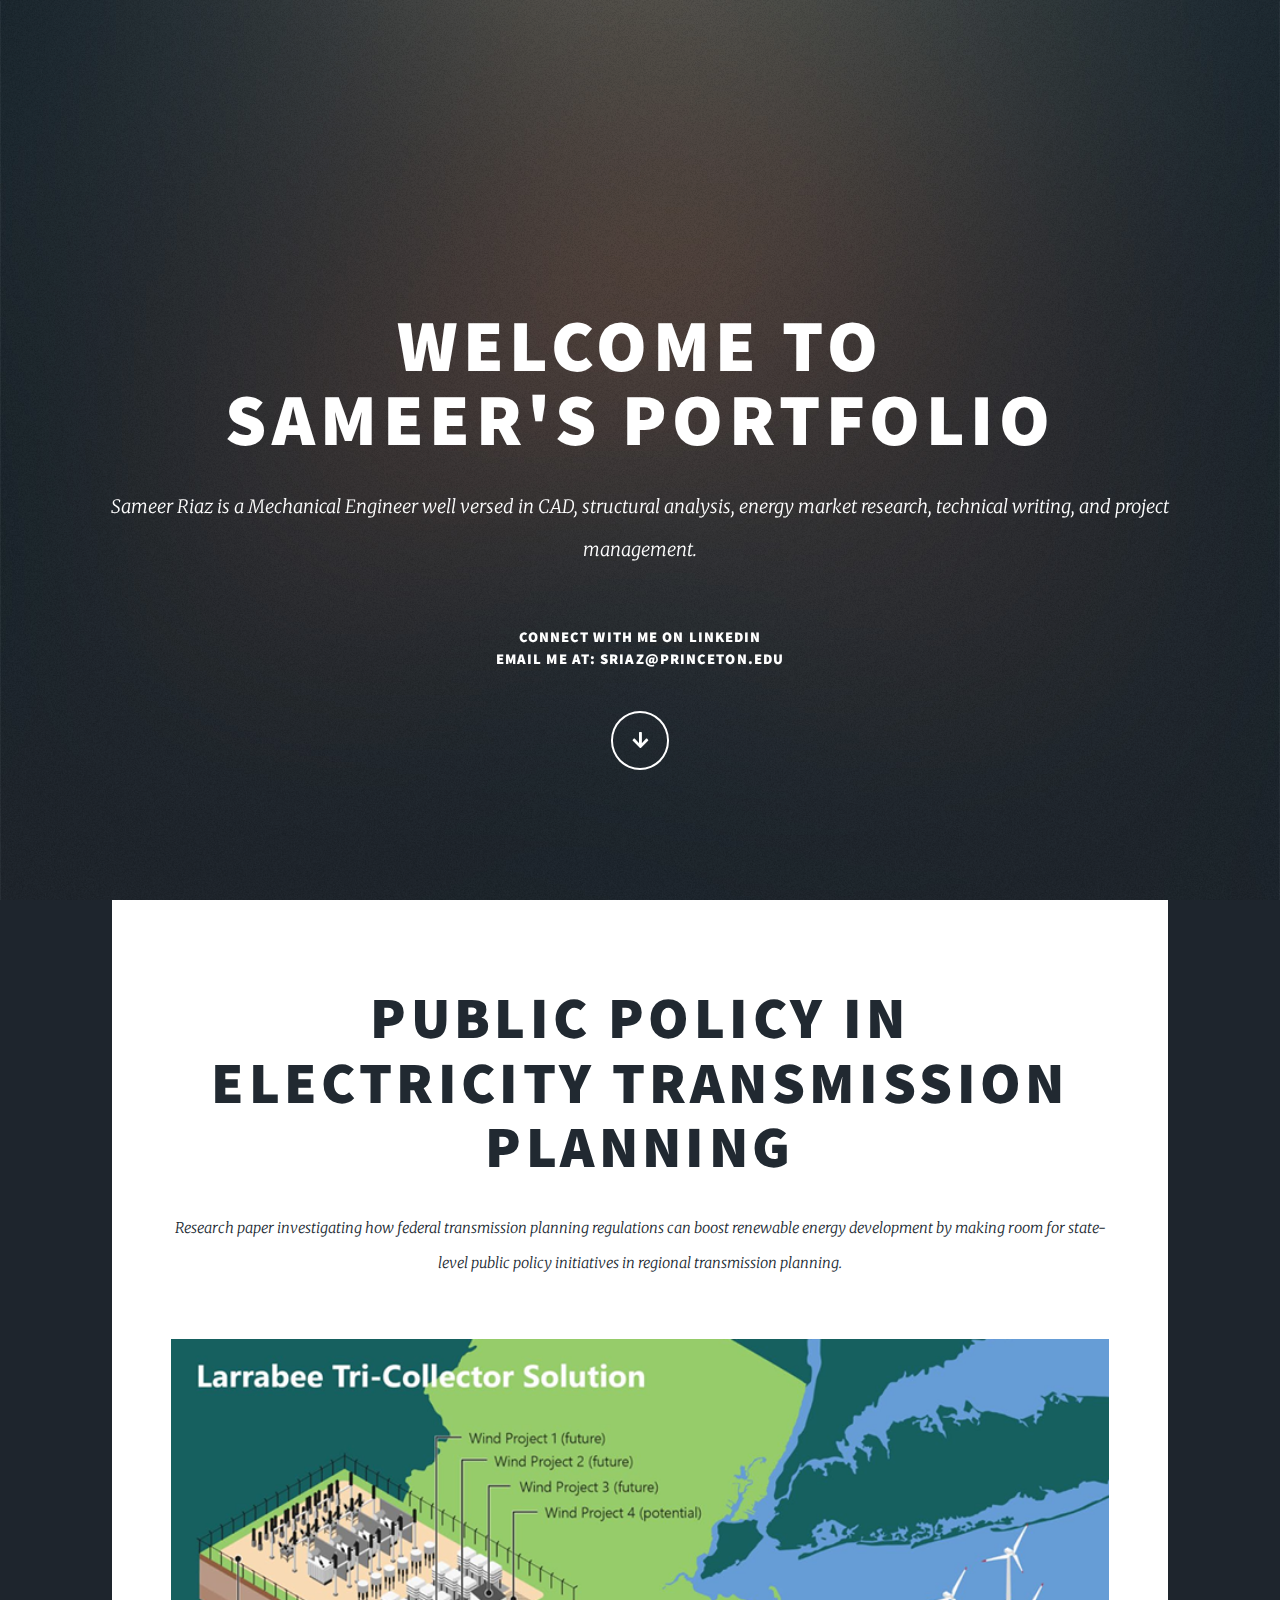
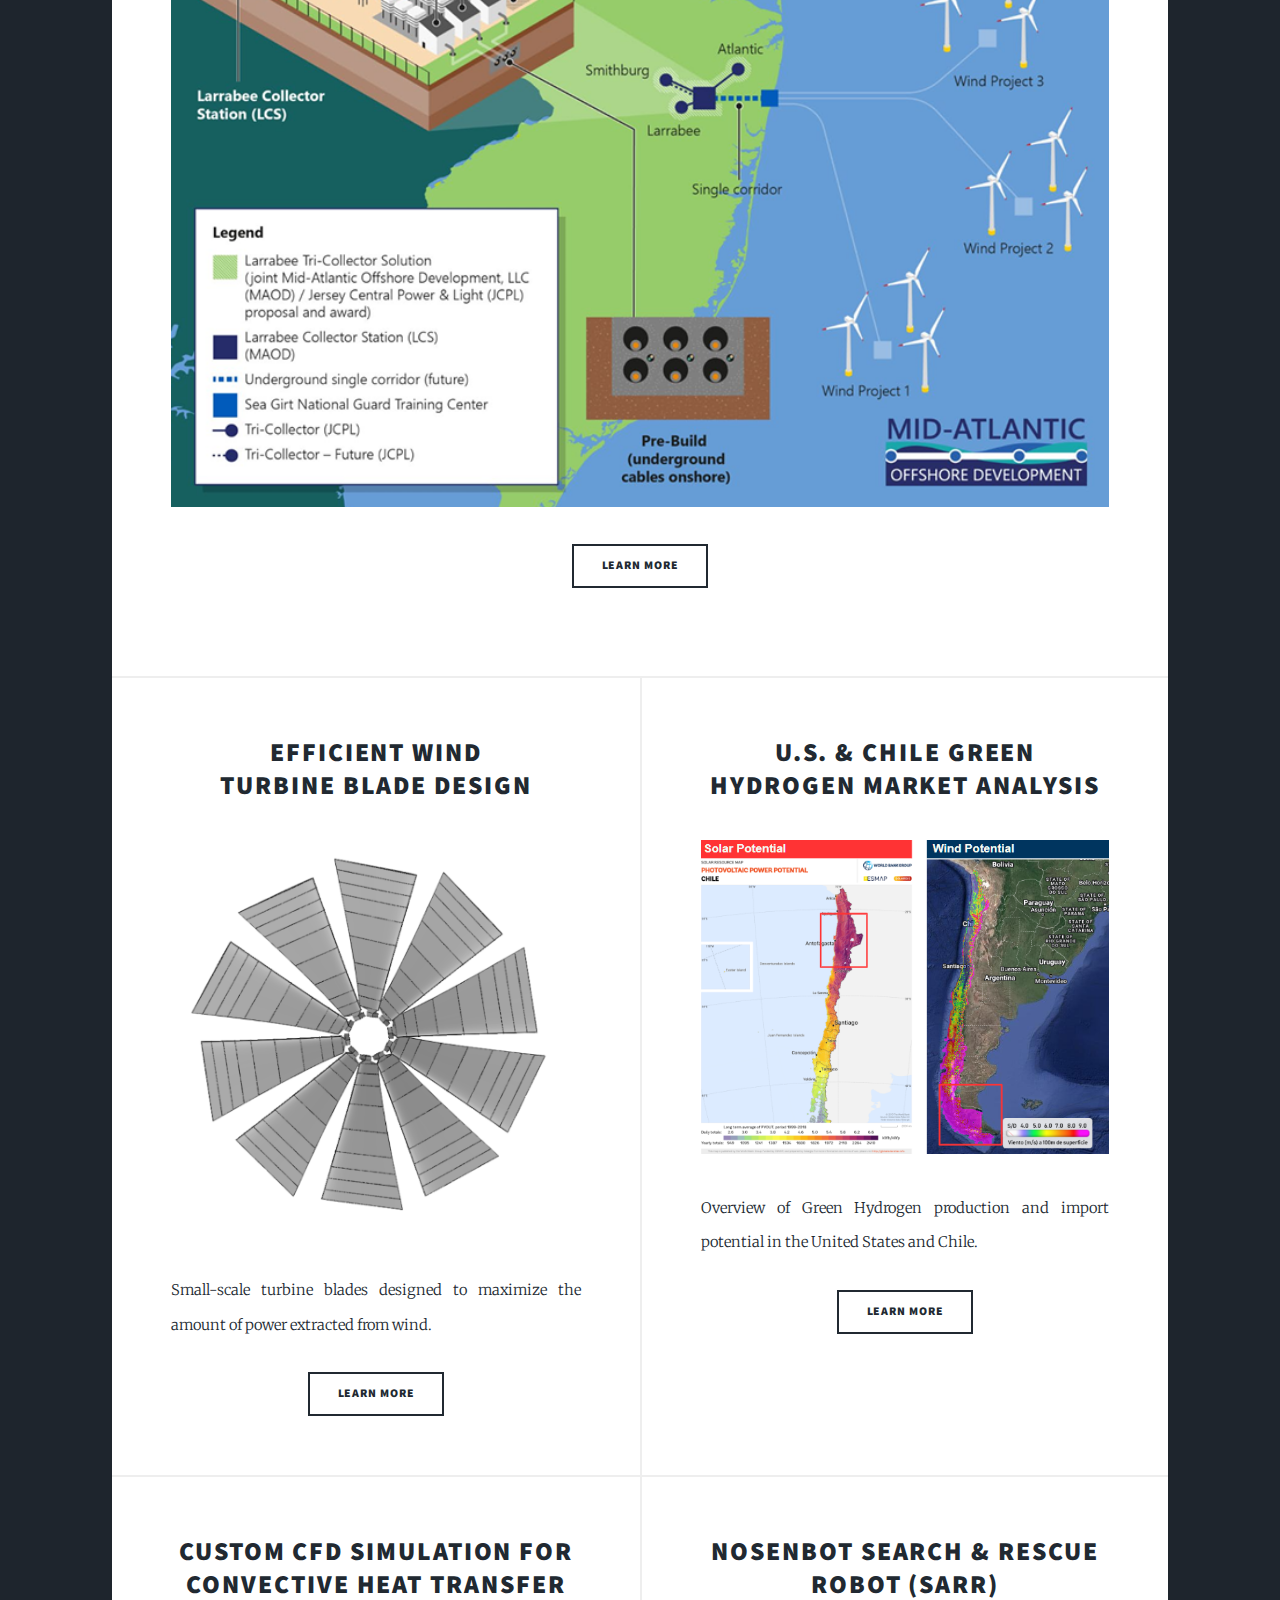
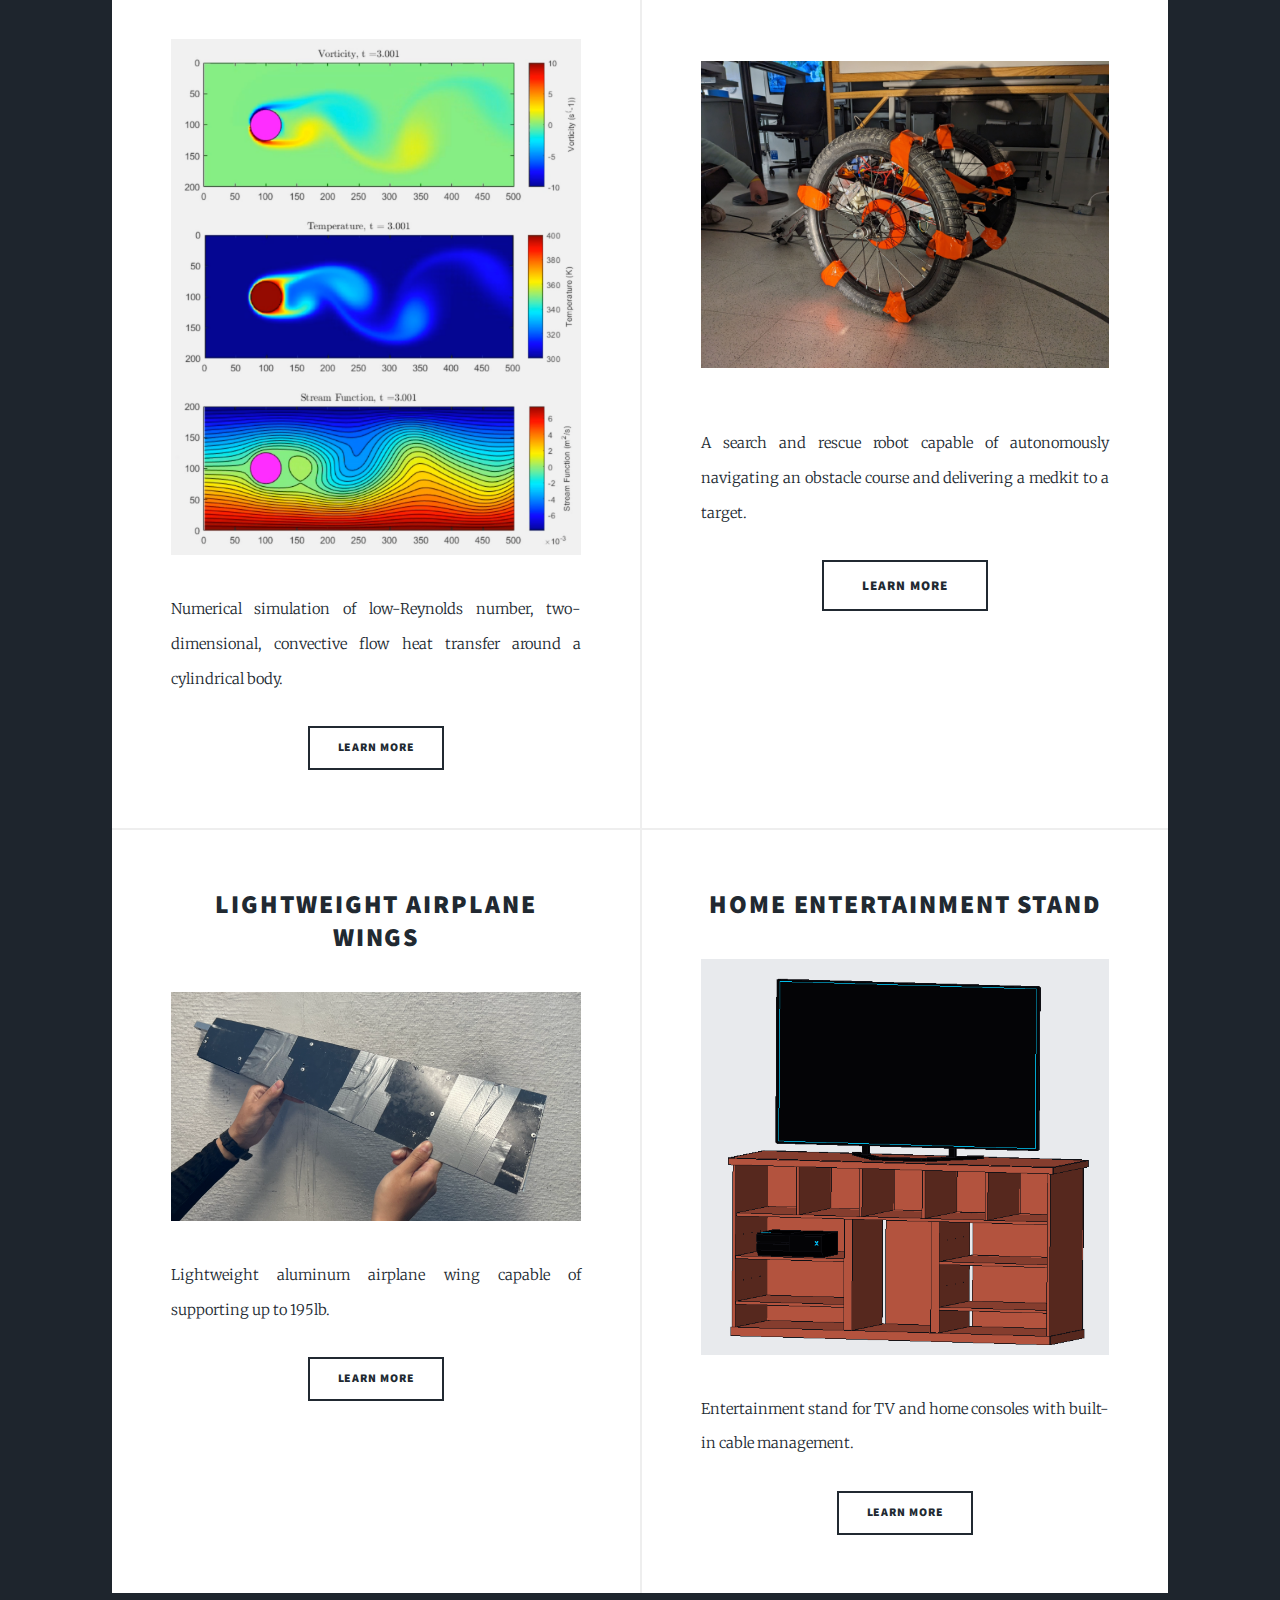
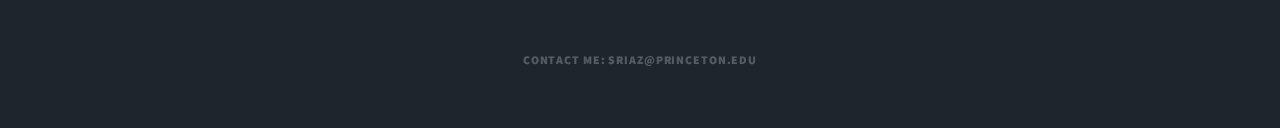
==== index.html @ 969ef4a9 "change links to alumni drive" ====
<!DOCTYPE HTML>
<!--
	Massively by HTML5 UP
	html5up.net | @ajlkn
	Free for personal and commercial use under the CCA 3.0 license (html5up.net/license)
-->
<html>
	<head>
		<title>Sameer's Portfolio</title>
		<meta charset="utf-8" />
		<meta name="viewport" content="width=device-width, initial-scale=0.75, user-scalable=no" />
		<link rel="stylesheet" href="assets/css/main.css" />
		<noscript><link rel="stylesheet" href="assets/css/noscript.css" /></noscript>
	</head>
	<body class="is-preload">

		<!-- Wrapper -->
			<div id="wrapper" class="fade-in">

				<!-- Intro -->
					<div id="intro">
						<h1>Welcome To <br /> Sameer's
						 Portfolio</h1>
						<p>Sameer Riaz is a Mechanical Engineer well versed in CAD, structural analysis, energy market research, technical writing, and project management.</p>
						<p><h4><a href="https://www.linkedin.com/in/samhriaz/">Connect with me on LinkedIn</a><br />
						Email me at: sriaz@princeton.edu</p></h4>
						<ul class="actions">
							<li><a href="#header" class="button icon solid solo fa-arrow-down scrolly">Continue</a></li>
						</ul>
					</div>

				<!-- Header -->
					<header id="header">
						<a class="logo">Projects</a>
					</header>

				<!-- Main -->
					<div id="main">

						<!-- Featured Post -->
							<article class="post featured">
								<header class="major">
									<h2><a href="https://drive.google.com/file/d/1Tl2af1M7YLUPrc9BjsUrEQ6eTApBt-nM/view?usp=sharing" target="_blank" rel="noopener noreferrer">Public Policy in<br />
									 Electricity Transmission Planning</a></h2>
									 <p>Research paper investigating how federal transmission planning regulations can boost renewable energy development by making room for state-level public policy initiatives in regional transmission planning.</p>
								</header>
								<a href="https://drive.google.com/file/d/1Tl2af1M7YLUPrc9BjsUrEQ6eTApBt-nM/view?usp=sharing" target="_blank" rel="noopener noreferrer" class="image fit"><img src="WritingImages\larrabeetricollector.png" alt="" /></a>
								<ul class="actions special">
									<li><a href="https://drive.google.com/file/d/1Tl2af1M7YLUPrc9BjsUrEQ6eTApBt-nM/view?usp=sharing" target="_blank" rel="noopener noreferrer" class="button">Learn More</a></li>
								</ul>
							</article>
						<!-- Posts -->
							<section class="posts">
								<article>
									<header>
										<h2><a href="turbine.html">Efficient Wind<br />
										Turbine Blade Design</a></h2>
									</header>
									<a href="turbine.html" class="image fit"><img src="Wind Turbine\turbine3.png" alt="" /></a>
									<p>Small-scale turbine blades designed to maximize the amount of power extracted from wind.</p>
									<ul class="actions special">
										<li><a href="turbine.html" class="button">Learn More</a></li>
									</ul>
								</article>

								<article>
									<header>
										<h2><a href="https://docs.google.com/presentation/d/1AnONL0l7-NaIooQJSm4rcOBH15n_qnAh/edit?usp=sharing&ouid=103010980033781130937&rtpof=true&sd=true" target="_blank" rel="noopener noreferrer">U.S. & Chile Green Hydrogen Market Analysis<br />
										</a></h2>
									</header>
									<a href="https://docs.google.com/presentation/d/1AnONL0l7-NaIooQJSm4rcOBH15n_qnAh/edit?usp=sharing&ouid=103010980033781130937&rtpof=true&sd=true" target="_blank" rel="noopener noreferrer" class="image fit"><img src="WritingImages\ChileRegions.png" alt="" /></a>
									<p>Overview of Green Hydrogen production and import potential in the United States and Chile.</p>
									<ul class="actions special">
										<li><a href="https://docs.google.com/presentation/d/1AnONL0l7-NaIooQJSm4rcOBH15n_qnAh/edit?usp=sharing&ouid=103010980033781130937&rtpof=true&sd=true" target="_blank" rel="noopener noreferrer" class="button">Learn More</a></li>
									</ul>
								</article>
								<article>
									<header>
										<h2><a href="CFD.html">Custom CFD Simulation For Convective Heat Transfer </h2>
									</header>
									<a href="CFD.html" class="image fit"><img src="Heat Transfer CFD\normal2.png" alt="" /></a>
									<p>Numerical simulation of low-Reynolds number, two-dimensional, convective flow heat transfer around a cylindrical body.</p>
									<ul class="actions special">
										<li><a href="CFD.html" class="button">Learn More</a></li>
									</ul>
								</article>
								<article>
									<header>
										
										<h2><a href="SaRR.html">Nosenbot Search & Rescue Robot (SaRR)</a></h2>
									</header>
									<a href="SaRR.html" class="image main"><img src="Nosenbot\PXL_20221215_202343019.jpg" alt="" /></a>
									<p>A search and rescue robot capable of autonomously navigating an obstacle course and delivering a medkit to a target. </p>
									<ul class="actions special">
										<li><a href="SaRR.html" class="button large">Learn More</a></li>
									</ul>
								</article>
								<article>
									<header>
										<h2><a href="wing.html">Lightweight Airplane<br />
										Wings</a></h2>
									</header>
									<a href="wing.html" class="image fit"><img src="Wing\wingIsoView.png" alt="" /></a>
									<p>Lightweight aluminum airplane wing capable of supporting up to 195lb.</p>
									<ul class="actions special">
										<li><a href="wing.html" class="button">Learn More</a></li>
									</ul>
								</article>
								<article>
									<header>
										<h2><a href="HES.html">Home Entertainment Stand<br />
										</a></h2>
									</header>
									<a href="HES.html" class="image fit"><img src="TV Stand\TVstand.png" alt="" /></a>
									<p>Entertainment stand for TV and home consoles with built-in cable management.</p>
									<ul class="actions special">
										<li><a href="HES.html" class="button">Learn More</a></li>
									</ul>
								</article>
							</section>

					</div>

				
				<!-- Copyright -->
				<div id="copyright">
					<ul>Contact Me:  sriaz@princeton.edu</ul>
				</div>

			</div>

		<!-- Scripts -->
			<script src="assets/js/jquery.min.js"></script>
			<script src="assets/js/jquery.scrollex.min.js"></script>
			<script src="assets/js/jquery.scrolly.min.js"></script>
			<script src="assets/js/browser.min.js"></script>
			<script src="assets/js/breakpoints.min.js"></script>
			<script src="assets/js/util.js"></script>
			<script src="assets/js/main.js"></script>

	</body>
</html>
---- assets/css/main.css ----
@import url(fontawesome-all.min.css);
@import url("https://fonts.googleapis.com/css?family=Merriweather:300,700,300italic,700italic|Source+Sans+Pro:900");

/*
	Massively by HTML5 UP
	html5up.net | @ajlkn
	Free for personal and commercial use under the CCA 3.0 license (html5up.net/license)
*/

/* Optional: Add some CSS for animation (fade-in effect) */
/* Style for the modal background */
#myModal {
	display: none; /* Hidden by default */
	position: fixed; /* Stay in place */
	z-index: 1000; /* Sit on top */
	left: 0;
	top: 0;
	width: 100%; /* Full width */
	height: 100%; /* Full height */
	overflow: auto; /* Enable scroll if needed */
	background-color: rgb(0, 0, 0); /* Fallback color */
	background-color: rgba(0, 0, 0, 0.9); /* Black w/ opacity */
  }
  
  /* Style for the close button */
  .close {
	position: absolute;
	top: 15px;
	right: 35px;
	color: #f1f1f1;
	font-size: 40px;
	font-weight: bold;
	cursor: pointer;
  }
  
  /* Style to center the modal content */
  .modal-content {
	position: absolute;
	top: 50%;
	left: 50%;
	transform: translate(-50%, -50%);
	width: 100%; /* You can adjust this or set max-width */
  }
  
  /* Optional: Animation for appearance */
  .modal-content {
	animation-name: zoom;
	animation-duration: 0.6s;
  }
  
  @keyframes zoom {
	from {transform: scale(0) translate(-50%, -50%);}
	to {transform: scale(1) translate(-50%, -50%);}
  }
  
  /* Style for the caption text */
  #caption {
	color: #ccc;
	font-size: 20px;
	padding: 10px 20px;
	text-align: center;
	position: absolute;
	bottom: 20px;
	width: 100%;
	text-align: center;
  }
  

  
html, body, div, span, applet, object,
iframe, h1, h2, h3, h4, h5, h6, p, blockquote,
pre, a, abbr, acronym, address, big, cite,
code, del, dfn, em, img, ins, kbd, q, s, samp,
small, strike, strong, sub, sup, tt, var, b,
u, i, center, dl, dt, dd, ol, ul, li, fieldset,
form, label, legend, table, caption, tbody,
tfoot, thead, tr, th, td, article, aside,
canvas, details, embed, figure, figcaption,
footer, header, hgroup, menu, nav, output, ruby,
section, summary, time, mark, audio, video {
	margin: 0;
	padding: 0;
	border: 0;
	font-size: 100%;
	font: inherit;
	vertical-align: baseline;}

article, aside, details, figcaption, figure,
footer, header, hgroup, menu, nav, section {
	display: block;}

body {
	line-height: 1;
}

ol, ul {
	list-style: none;
}

blockquote, q {
	quotes: none;
}

	blockquote:before, blockquote:after, q:before, q:after {
		content: '';
		content: none;
	}

table {
	border-collapse: collapse;
	border-spacing: 0;
}

body {
	-webkit-text-size-adjust: none;
}

mark {
	background-color: transparent;
	color: inherit;
}

input::-moz-focus-inner {
	border: 0;
	padding: 0;
}

input, select, textarea {
	-moz-appearance: none;
	-webkit-appearance: none;
	-ms-appearance: none;
	appearance: none;
}

/* Basic */

	@-ms-viewport {
		width: device-width;
	}

	body {
		-ms-overflow-style: scrollbar;
	}

	@media screen and (max-width: 480px) {

		html, body {
			min-width: 320px;
		}

	}

	html {
		box-sizing: border-box;
	}

	*, *:before, *:after {
		box-sizing: inherit;
	}

	body {
		background-color: #1e252d;
	}

		body.is-preload *, body.is-preload *:before, body.is-preload *:after {
			-moz-animation: none !important;
			-webkit-animation: none !important;
			-ms-animation: none !important;
			animation: none !important;
			-moz-transition: none !important;
			-webkit-transition: none !important;
			-ms-transition: none !important;
			transition: none !important;
		}

/* Type */

	html {
		font-size: 16pt;
	}

		@media screen and (max-width: 1680px) {

			html {
				font-size: 12pt;
			}

		}

		@media screen and (max-width: 1280px) {

			html {
				font-size: 11pt;
			}

		}

		@media screen and (max-width: 360px) {

			html {
				font-size: 10pt;
			}

		}

	body {
		color: #212931;
	}

	body, input, select, textarea {
		font-family: "Merriweather", Georgia, serif;
		font-weight: 300;
		font-size: 1rem;
		line-height: 2.375;
	}

	a {
		-moz-transition: color 0.2s ease-in-out, background-color 0.2s ease-in-out, border-color 0.2s ease-in-out, box-shadow 0.2s ease-in-out;
		-webkit-transition: color 0.2s ease-in-out, background-color 0.2s ease-in-out, border-color 0.2s ease-in-out, box-shadow 0.2s ease-in-out;
		-ms-transition: color 0.2s ease-in-out, background-color 0.2s ease-in-out, border-color 0.2s ease-in-out, box-shadow 0.2s ease-in-out;
		transition: color 0.2s ease-in-out, background-color 0.2s ease-in-out, border-color 0.2s ease-in-out, box-shadow 0.2s ease-in-out;
		border-bottom: dotted 1px;
		text-decoration: none;
	}

		a:hover {
			border-bottom-color: transparent;
		}

	strong, b {
		font-weight: 600;
	}

	em, i {
		font-style: italic;
	}

	p {
		text-align: justify;
		margin: 0 0 2rem 0;
	}

	h1, h2, h3, h4, h5, h6 {
		font-family: "Source Sans Pro", Helvetica, sans-serif;
		font-weight: 900;
		line-height: 1.5;
		letter-spacing: 0.075em;
		text-transform: uppercase;
		margin: 0 0 1rem 0;
	}

		h1 a, h2 a, h3 a, h4 a, h5 a, h6 a {
			border-bottom: 0;
			color: inherit;
			text-decoration: none;
		}

	h1 {
		font-size: 4rem;
		line-height: 1.1;
		margin: 0 0 2rem 0;
	}

	h2 {
		font-size: 1.75rem;
		line-height: 1.3;
		margin: 0 0 1.5rem 0;
	}

	h3 {
		font-size: 1.25rem;
		margin: 0 0 1.5rem 0;
	}

	h4 {
		font-size: 1rem;
	}

	h5 {
		font-size: 0.9rem;
	}

	h6 {
		font-size: 0.8rem;
	}

	sub {
		font-size: 0.8rem;
		position: relative;
		top: 0.5rem;
	}

	sup {
		font-size: 0.8rem;
		position: relative;
		top: -0.5rem;
	}

	blockquote {
		border-left: solid 4px;
		font-style: italic;
		margin: 0 0 2rem 0;
		padding: 0.5rem 0 0.5rem 2rem;
	}

	code {
		border: solid 2px;
		font-family: "Courier New", monospace;
		font-size: 0.9rem;
		margin: 0 0.25rem;
		padding: 0.25rem 0.65rem;
	}

	pre {
		-webkit-overflow-scrolling: touch;
		font-family: "Courier New", monospace;
		font-size: 0.9rem;
		margin: 0 0 2rem 0;
	}

		pre code {
			display: block;
			line-height: 1.75;
			padding: 1rem 1.5rem;
			overflow-x: auto;
		}

	hr {
		border: 0;
		border-bottom: solid 2px;
		margin: 3rem 0;
	}

		hr.major {
			margin: 5rem 0;
		}

	.align-left {
		text-align: left;
	}

	.align-center {
		text-align: center;
	}

	.align-right {
		text-align: right;
	}

	input, select, textarea {
		color: #212931;
	}

	a {
		color: #212931;
		border-bottom-color: rgba(33, 41, 49, 0.5);
	}

		a:hover {
			border-bottom-color: transparent;
			color: #18bfef !important;
		}

	strong, b {
		color: #212931;
	}

	h1, h2, h3, h4, h5, h6 {
		color: #212931;
	}

	blockquote {
		border-left-color: #eeeeee;
	}

	code {
		background: rgba(220, 220, 220, 0.25);
		border-color: #eeeeee;
	}

	hr {
		border-bottom-color: #eeeeee;
	}

/* Row */

	.row {
		display: flex;
		flex-wrap: wrap;
		box-sizing: border-box;
		align-items: stretch;
	}

		.row > * {
			box-sizing: border-box;
		}

		.row.gtr-uniform > * > :last-child {
			margin-bottom: 0;
		}

		.row.aln-left {
			justify-content: flex-start;
		}

		.row.aln-center {
			justify-content: center;
		}

		.row.aln-right {
			justify-content: flex-end;
		}

		.row.aln-top {
			align-items: flex-start;
		}

		.row.aln-middle {
			align-items: center;
		}

		.row.aln-bottom {
			align-items: flex-end;
		}

		.row > .imp {
			order: -1;
		}

		.row > .col-1 {
			width: 8.33333%;
		}

		.row > .off-1 {
			margin-left: 8.33333%;
		}

		.row > .col-2 {
			width: 16.66667%;
		}

		.row > .off-2 {
			margin-left: 16.66667%;
		}

		.row > .col-3 {
			width: 25%;
		}

		.row > .off-3 {
			margin-left: 25%;
		}

		.row > .col-4 {
			width: 33.33333%;
		}

		.row > .off-4 {
			margin-left: 33.33333%;
		}

		.row > .col-5 {
			width: 41.66667%;
		}

		.row > .off-5 {
			margin-left: 41.66667%;
		}

		.row > .col-6 {
			width: 50%;
		}

		.row > .off-6 {
			margin-left: 50%;
		}

		.row > .col-7 {
			width: 58.33333%;
		}

		.row > .off-7 {
			margin-left: 58.33333%;
		}

		.row > .col-8 {
			width: 66.66667%;
		}

		.row > .off-8 {
			margin-left: 66.66667%;
		}

		.row > .col-9 {
			width: 75%;
		}

		.row > .off-9 {
			margin-left: 75%;
		}

		.row > .col-10 {
			width: 83.33333%;
		}

		.row > .off-10 {
			margin-left: 83.33333%;
		}

		.row > .col-11 {
			width: 91.66667%;
		}

		.row > .off-11 {
			margin-left: 91.66667%;
		}

		.row > .col-12 {
			width: 100%;
		}

		.row > .off-12 {
			margin-left: 100%;
		}

		.row.gtr-0 {
			margin-top: 0;
			margin-left: 0rem;
		}

			.row.gtr-0 > * {
				padding: 0 0 0 0rem;
			}

			.row.gtr-0.gtr-uniform {
				margin-top: 0rem;
			}

				.row.gtr-0.gtr-uniform > * {
					padding-top: 0rem;
				}

		.row.gtr-25 {
			margin-top: 0;
			margin-left: -0.375rem;
		}

			.row.gtr-25 > * {
				padding: 0 0 0 0.375rem;
			}

			.row.gtr-25.gtr-uniform {
				margin-top: -0.375rem;
			}

				.row.gtr-25.gtr-uniform > * {
					padding-top: 0.375rem;
				}

		.row.gtr-50 {
			margin-top: 0;
			margin-left: -0.75rem;
		}

			.row.gtr-50 > * {
				padding: 0 0 0 0.75rem;
			}

			.row.gtr-50.gtr-uniform {
				margin-top: -0.75rem;
			}

				.row.gtr-50.gtr-uniform > * {
					padding-top: 0.75rem;
				}

		.row {
			margin-top: 0;
			margin-left: -1.5rem;
		}

			.row > * {
				padding: 0 0 0 1.5rem;
			}

			.row.gtr-uniform {
				margin-top: -1.5rem;
			}

				.row.gtr-uniform > * {
					padding-top: 1.5rem;
				}

		.row.gtr-150 {
			margin-top: 0;
			margin-left: -2.25rem;
		}

			.row.gtr-150 > * {
				padding: 0 0 0 2.25rem;
			}

			.row.gtr-150.gtr-uniform {
				margin-top: -2.25rem;
			}

				.row.gtr-150.gtr-uniform > * {
					padding-top: 2.25rem;
				}

		.row.gtr-200 {
			margin-top: 0;
			margin-left: -3rem;
		}

			.row.gtr-200 > * {
				padding: 0 0 0 3rem;
			}

			.row.gtr-200.gtr-uniform {
				margin-top: -3rem;
			}

				.row.gtr-200.gtr-uniform > * {
					padding-top: 3rem;
				}

		@media screen and (max-width: 1680px) {

			.row {
				display: flex;
				flex-wrap: wrap;
				box-sizing: border-box;
				align-items: stretch;
			}

				.row > * {
					box-sizing: border-box;
				}

				.row.gtr-uniform > * > :last-child {
					margin-bottom: 0;
				}

				.row.aln-left {
					justify-content: flex-start;
				}

				.row.aln-center {
					justify-content: center;
				}

				.row.aln-right {
					justify-content: flex-end;
				}

				.row.aln-top {
					align-items: flex-start;
				}

				.row.aln-middle {
					align-items: center;
				}

				.row.aln-bottom {
					align-items: flex-end;
				}

				.row > .imp-xlarge {
					order: -1;
				}

				.row > .col-1-xlarge {
					width: 8.33333%;
				}

				.row > .off-1-xlarge {
					margin-left: 8.33333%;
				}

				.row > .col-2-xlarge {
					width: 16.66667%;
				}

				.row > .off-2-xlarge {
					margin-left: 16.66667%;
				}

				.row > .col-3-xlarge {
					width: 25%;
				}

				.row > .off-3-xlarge {
					margin-left: 25%;
				}

				.row > .col-4-xlarge {
					width: 33.33333%;
				}

				.row > .off-4-xlarge {
					margin-left: 33.33333%;
				}

				.row > .col-5-xlarge {
					width: 41.66667%;
				}

				.row > .off-5-xlarge {
					margin-left: 41.66667%;
				}

				.row > .col-6-xlarge {
					width: 50%;
				}

				.row > .off-6-xlarge {
					margin-left: 50%;
				}

				.row > .col-7-xlarge {
					width: 58.33333%;
				}

				.row > .off-7-xlarge {
					margin-left: 58.33333%;
				}

				.row > .col-8-xlarge {
					width: 66.66667%;
				}

				.row > .off-8-xlarge {
					margin-left: 66.66667%;
				}

				.row > .col-9-xlarge {
					width: 75%;
				}

				.row > .off-9-xlarge {
					margin-left: 75%;
				}

				.row > .col-10-xlarge {
					width: 83.33333%;
				}

				.row > .off-10-xlarge {
					margin-left: 83.33333%;
				}

				.row > .col-11-xlarge {
					width: 91.66667%;
				}

				.row > .off-11-xlarge {
					margin-left: 91.66667%;
				}

				.row > .col-12-xlarge {
					width: 100%;
				}

				.row > .off-12-xlarge {
					margin-left: 100%;
				}

				.row.gtr-0 {
					margin-top: 0;
					margin-left: 0rem;
				}

					.row.gtr-0 > * {
						padding: 0 0 0 0rem;
					}

					.row.gtr-0.gtr-uniform {
						margin-top: 0rem;
					}

						.row.gtr-0.gtr-uniform > * {
							padding-top: 0rem;
						}

				.row.gtr-25 {
					margin-top: 0;
					margin-left: -0.375rem;
				}

					.row.gtr-25 > * {
						padding: 0 0 0 0.375rem;
					}

					.row.gtr-25.gtr-uniform {
						margin-top: -0.375rem;
					}

						.row.gtr-25.gtr-uniform > * {
							padding-top: 0.375rem;
						}

				.row.gtr-50 {
					margin-top: 0;
					margin-left: -0.75rem;
				}

					.row.gtr-50 > * {
						padding: 0 0 0 0.75rem;
					}

					.row.gtr-50.gtr-uniform {
						margin-top: -0.75rem;
					}

						.row.gtr-50.gtr-uniform > * {
							padding-top: 0.75rem;
						}

				.row {
					margin-top: 0;
					margin-left: -1.5rem;
				}

					.row > * {
						padding: 0 0 0 1.5rem;
					}

					.row.gtr-uniform {
						margin-top: -1.5rem;
					}

						.row.gtr-uniform > * {
							padding-top: 1.5rem;
						}

				.row.gtr-150 {
					margin-top: 0;
					margin-left: -2.25rem;
				}

					.row.gtr-150 > * {
						padding: 0 0 0 2.25rem;
					}

					.row.gtr-150.gtr-uniform {
						margin-top: -2.25rem;
					}

						.row.gtr-150.gtr-uniform > * {
							padding-top: 2.25rem;
						}

				.row.gtr-200 {
					margin-top: 0;
					margin-left: -3rem;
				}

					.row.gtr-200 > * {
						padding: 0 0 0 3rem;
					}

					.row.gtr-200.gtr-uniform {
						margin-top: -3rem;
					}

						.row.gtr-200.gtr-uniform > * {
							padding-top: 3rem;
						}

		}

		@media screen and (max-width: 1280px) {

			.row {
				display: flex;
				flex-wrap: wrap;
				box-sizing: border-box;
				align-items: stretch;
			}

				.row > * {
					box-sizing: border-box;
				}

				.row.gtr-uniform > * > :last-child {
					margin-bottom: 0;
				}

				.row.aln-left {
					justify-content: flex-start;
				}

				.row.aln-center {
					justify-content: center;
				}

				.row.aln-right {
					justify-content: flex-end;
				}

				.row.aln-top {
					align-items: flex-start;
				}

				.row.aln-middle {
					align-items: center;
				}

				.row.aln-bottom {
					align-items: flex-end;
				}

				.row > .imp-large {
					order: -1;
				}

				.row > .col-1-large {
					width: 8.33333%;
				}

				.row > .off-1-large {
					margin-left: 8.33333%;
				}

				.row > .col-2-large {
					width: 16.66667%;
				}

				.row > .off-2-large {
					margin-left: 16.66667%;
				}

				.row > .col-3-large {
					width: 25%;
				}

				.row > .off-3-large {
					margin-left: 25%;
				}

				.row > .col-4-large {
					width: 33.33333%;
				}

				.row > .off-4-large {
					margin-left: 33.33333%;
				}

				.row > .col-5-large {
					width: 41.66667%;
				}

				.row > .off-5-large {
					margin-left: 41.66667%;
				}

				.row > .col-6-large {
					width: 50%;
				}

				.row > .off-6-large {
					margin-left: 50%;
				}

				.row > .col-7-large {
					width: 58.33333%;
				}

				.row > .off-7-large {
					margin-left: 58.33333%;
				}

				.row > .col-8-large {
					width: 66.66667%;
				}

				.row > .off-8-large {
					margin-left: 66.66667%;
				}

				.row > .col-9-large {
					width: 75%;
				}

				.row > .off-9-large {
					margin-left: 75%;
				}

				.row > .col-10-large {
					width: 83.33333%;
				}

				.row > .off-10-large {
					margin-left: 83.33333%;
				}

				.row > .col-11-large {
					width: 91.66667%;
				}

				.row > .off-11-large {
					margin-left: 91.66667%;
				}

				.row > .col-12-large {
					width: 100%;
				}

				.row > .off-12-large {
					margin-left: 100%;
				}

				.row.gtr-0 {
					margin-top: 0;
					margin-left: 0rem;
				}

					.row.gtr-0 > * {
						padding: 0 0 0 0rem;
					}

					.row.gtr-0.gtr-uniform {
						margin-top: 0rem;
					}

						.row.gtr-0.gtr-uniform > * {
							padding-top: 0rem;
						}

				.row.gtr-25 {
					margin-top: 0;
					margin-left: -0.375rem;
				}

					.row.gtr-25 > * {
						padding: 0 0 0 0.375rem;
					}

					.row.gtr-25.gtr-uniform {
						margin-top: -0.375rem;
					}

						.row.gtr-25.gtr-uniform > * {
							padding-top: 0.375rem;
						}

				.row.gtr-50 {
					margin-top: 0;
					margin-left: -0.75rem;
				}

					.row.gtr-50 > * {
						padding: 0 0 0 0.75rem;
					}

					.row.gtr-50.gtr-uniform {
						margin-top: -0.75rem;
					}

						.row.gtr-50.gtr-uniform > * {
							padding-top: 0.75rem;
						}

				.row {
					margin-top: 0;
					margin-left: -1.5rem;
				}

					.row > * {
						padding: 0 0 0 1.5rem;
					}

					.row.gtr-uniform {
						margin-top: -1.5rem;
					}

						.row.gtr-uniform > * {
							padding-top: 1.5rem;
						}

				.row.gtr-150 {
					margin-top: 0;
					margin-left: -2.25rem;
				}

					.row.gtr-150 > * {
						padding: 0 0 0 2.25rem;
					}

					.row.gtr-150.gtr-uniform {
						margin-top: -2.25rem;
					}

						.row.gtr-150.gtr-uniform > * {
							padding-top: 2.25rem;
						}

				.row.gtr-200 {
					margin-top: 0;
					margin-left: -3rem;
				}

					.row.gtr-200 > * {
						padding: 0 0 0 3rem;
					}

					.row.gtr-200.gtr-uniform {
						margin-top: -3rem;
					}

						.row.gtr-200.gtr-uniform > * {
							padding-top: 3rem;
						}

		}

		@media screen and (max-width: 980px) {

			.row {
				display: flex;
				flex-wrap: wrap;
				box-sizing: border-box;
				align-items: stretch;
			}

				.row > * {
					box-sizing: border-box;
				}

				.row.gtr-uniform > * > :last-child {
					margin-bottom: 0;
				}

				.row.aln-left {
					justify-content: flex-start;
				}

				.row.aln-center {
					justify-content: center;
				}

				.row.aln-right {
					justify-content: flex-end;
				}

				.row.aln-top {
					align-items: flex-start;
				}

				.row.aln-middle {
					align-items: center;
				}

				.row.aln-bottom {
					align-items: flex-end;
				}

				.row > .imp-medium {
					order: -1;
				}

				.row > .col-1-medium {
					width: 8.33333%;
				}

				.row > .off-1-medium {
					margin-left: 8.33333%;
				}

				.row > .col-2-medium {
					width: 16.66667%;
				}

				.row > .off-2-medium {
					margin-left: 16.66667%;
				}

				.row > .col-3-medium {
					width: 25%;
				}

				.row > .off-3-medium {
					margin-left: 25%;
				}

				.row > .col-4-medium {
					width: 33.33333%;
				}

				.row > .off-4-medium {
					margin-left: 33.33333%;
				}

				.row > .col-5-medium {
					width: 41.66667%;
				}

				.row > .off-5-medium {
					margin-left: 41.66667%;
				}

				.row > .col-6-medium {
					width: 50%;
				}

				.row > .off-6-medium {
					margin-left: 50%;
				}

				.row > .col-7-medium {
					width: 58.33333%;
				}

				.row > .off-7-medium {
					margin-left: 58.33333%;
				}

				.row > .col-8-medium {
					width: 66.66667%;
				}

				.row > .off-8-medium {
					margin-left: 66.66667%;
				}

				.row > .col-9-medium {
					width: 75%;
				}

				.row > .off-9-medium {
					margin-left: 75%;
				}

				.row > .col-10-medium {
					width: 83.33333%;
				}

				.row > .off-10-medium {
					margin-left: 83.33333%;
				}

				.row > .col-11-medium {
					width: 91.66667%;
				}

				.row > .off-11-medium {
					margin-left: 91.66667%;
				}

				.row > .col-12-medium {
					width: 100%;
				}

				.row > .off-12-medium {
					margin-left: 100%;
				}

				.row.gtr-0 {
					margin-top: 0;
					margin-left: 0rem;
				}

					.row.gtr-0 > * {
						padding: 0 0 0 0rem;
					}

					.row.gtr-0.gtr-uniform {
						margin-top: 0rem;
					}

						.row.gtr-0.gtr-uniform > * {
							padding-top: 0rem;
						}

				.row.gtr-25 {
					margin-top: 0;
					margin-left: -0.375rem;
				}

					.row.gtr-25 > * {
						padding: 0 0 0 0.375rem;
					}

					.row.gtr-25.gtr-uniform {
						margin-top: -0.375rem;
					}

						.row.gtr-25.gtr-uniform > * {
							padding-top: 0.375rem;
						}

				.row.gtr-50 {
					margin-top: 0;
					margin-left: -0.75rem;
				}

					.row.gtr-50 > * {
						padding: 0 0 0 0.75rem;
					}

					.row.gtr-50.gtr-uniform {
						margin-top: -0.75rem;
					}

						.row.gtr-50.gtr-uniform > * {
							padding-top: 0.75rem;
						}

				.row {
					margin-top: 0;
					margin-left: -1.5rem;
				}

					.row > * {
						padding: 0 0 0 1.5rem;
					}

					.row.gtr-uniform {
						margin-top: -1.5rem;
					}

						.row.gtr-uniform > * {
							padding-top: 1.5rem;
						}

				.row.gtr-150 {
					margin-top: 0;
					margin-left: -2.25rem;
				}

					.row.gtr-150 > * {
						padding: 0 0 0 2.25rem;
					}

					.row.gtr-150.gtr-uniform {
						margin-top: -2.25rem;
					}

						.row.gtr-150.gtr-uniform > * {
							padding-top: 2.25rem;
						}

				.row.gtr-200 {
					margin-top: 0;
					margin-left: -3rem;
				}

					.row.gtr-200 > * {
						padding: 0 0 0 3rem;
					}

					.row.gtr-200.gtr-uniform {
						margin-top: -3rem;
					}

						.row.gtr-200.gtr-uniform > * {
							padding-top: 3rem;
						}

		}

		@media screen and (max-width: 736px) {

			.row {
				display: flex;
				flex-wrap: wrap;
				box-sizing: border-box;
				align-items: stretch;
			}

				.row > * {
					box-sizing: border-box;
				}

				.row.gtr-uniform > * > :last-child {
					margin-bottom: 0;
				}

				.row.aln-left {
					justify-content: flex-start;
				}

				.row.aln-center {
					justify-content: center;
				}

				.row.aln-right {
					justify-content: flex-end;
				}

				.row.aln-top {
					align-items: flex-start;
				}

				.row.aln-middle {
					align-items: center;
				}

				.row.aln-bottom {
					align-items: flex-end;
				}

				.row > .imp-small {
					order: -1;
				}

				.row > .col-1-small {
					width: 8.33333%;
				}

				.row > .off-1-small {
					margin-left: 8.33333%;
				}

				.row > .col-2-small {
					width: 16.66667%;
				}

				.row > .off-2-small {
					margin-left: 16.66667%;
				}

				.row > .col-3-small {
					width: 25%;
				}

				.row > .off-3-small {
					margin-left: 25%;
				}

				.row > .col-4-small {
					width: 33.33333%;
				}

				.row > .off-4-small {
					margin-left: 33.33333%;
				}

				.row > .col-5-small {
					width: 41.66667%;
				}

				.row > .off-5-small {
					margin-left: 41.66667%;
				}

				.row > .col-6-small {
					width: 50%;
				}

				.row > .off-6-small {
					margin-left: 50%;
				}

				.row > .col-7-small {
					width: 58.33333%;
				}

				.row > .off-7-small {
					margin-left: 58.33333%;
				}

				.row > .col-8-small {
					width: 66.66667%;
				}

				.row > .off-8-small {
					margin-left: 66.66667%;
				}

				.row > .col-9-small {
					width: 75%;
				}

				.row > .off-9-small {
					margin-left: 75%;
				}

				.row > .col-10-small {
					width: 83.33333%;
				}

				.row > .off-10-small {
					margin-left: 83.33333%;
				}

				.row > .col-11-small {
					width: 91.66667%;
				}

				.row > .off-11-small {
					margin-left: 91.66667%;
				}

				.row > .col-12-small {
					width: 100%;
				}

				.row > .off-12-small {
					margin-left: 100%;
				}

				.row.gtr-0 {
					margin-top: 0;
					margin-left: 0rem;
				}

					.row.gtr-0 > * {
						padding: 0 0 0 0rem;
					}

					.row.gtr-0.gtr-uniform {
						margin-top: 0rem;
					}

						.row.gtr-0.gtr-uniform > * {
							padding-top: 0rem;
						}

				.row.gtr-25 {
					margin-top: 0;
					margin-left: -0.375rem;
				}

					.row.gtr-25 > * {
						padding: 0 0 0 0.375rem;
					}

					.row.gtr-25.gtr-uniform {
						margin-top: -0.375rem;
					}

						.row.gtr-25.gtr-uniform > * {
							padding-top: 0.375rem;
						}

				.row.gtr-50 {
					margin-top: 0;
					margin-left: -0.75rem;
				}

					.row.gtr-50 > * {
						padding: 0 0 0 0.75rem;
					}

					.row.gtr-50.gtr-uniform {
						margin-top: -0.75rem;
					}

						.row.gtr-50.gtr-uniform > * {
							padding-top: 0.75rem;
						}

				.row {
					margin-top: 0;
					margin-left: -1.5rem;
				}

					.row > * {
						padding: 0 0 0 1.5rem;
					}

					.row.gtr-uniform {
						margin-top: -1.5rem;
					}

						.row.gtr-uniform > * {
							padding-top: 1.5rem;
						}

				.row.gtr-150 {
					margin-top: 0;
					margin-left: -2.25rem;
				}

					.row.gtr-150 > * {
						padding: 0 0 0 2.25rem;
					}

					.row.gtr-150.gtr-uniform {
						margin-top: -2.25rem;
					}

						.row.gtr-150.gtr-uniform > * {
							padding-top: 2.25rem;
						}

				.row.gtr-200 {
					margin-top: 0;
					margin-left: -3rem;
				}

					.row.gtr-200 > * {
						padding: 0 0 0 3rem;
					}

					.row.gtr-200.gtr-uniform {
						margin-top: -3rem;
					}

						.row.gtr-200.gtr-uniform > * {
							padding-top: 3rem;
						}

		}

		@media screen and (max-width: 480px) {

			.row {
				display: flex;
				flex-wrap: wrap;
				box-sizing: border-box;
				align-items: stretch;
			}

				.row > * {
					box-sizing: border-box;
				}

				.row.gtr-uniform > * > :last-child {
					margin-bottom: 0;
				}

				.row.aln-left {
					justify-content: flex-start;
				}

				.row.aln-center {
					justify-content: center;
				}

				.row.aln-right {
					justify-content: flex-end;
				}

				.row.aln-top {
					align-items: flex-start;
				}

				.row.aln-middle {
					align-items: center;
				}

				.row.aln-bottom {
					align-items: flex-end;
				}

				.row > .imp-xsmall {
					order: -1;
				}

				.row > .col-1-xsmall {
					width: 8.33333%;
				}

				.row > .off-1-xsmall {
					margin-left: 8.33333%;
				}

				.row > .col-2-xsmall {
					width: 16.66667%;
				}

				.row > .off-2-xsmall {
					margin-left: 16.66667%;
				}

				.row > .col-3-xsmall {
					width: 25%;
				}

				.row > .off-3-xsmall {
					margin-left: 25%;
				}

				.row > .col-4-xsmall {
					width: 33.33333%;
				}

				.row > .off-4-xsmall {
					margin-left: 33.33333%;
				}

				.row > .col-5-xsmall {
					width: 41.66667%;
				}

				.row > .off-5-xsmall {
					margin-left: 41.66667%;
				}

				.row > .col-6-xsmall {
					width: 50%;
				}

				.row > .off-6-xsmall {
					margin-left: 50%;
				}

				.row > .col-7-xsmall {
					width: 58.33333%;
				}

				.row > .off-7-xsmall {
					margin-left: 58.33333%;
				}

				.row > .col-8-xsmall {
					width: 66.66667%;
				}

				.row > .off-8-xsmall {
					margin-left: 66.66667%;
				}

				.row > .col-9-xsmall {
					width: 75%;
				}

				.row > .off-9-xsmall {
					margin-left: 75%;
				}

				.row > .col-10-xsmall {
					width: 83.33333%;
				}

				.row > .off-10-xsmall {
					margin-left: 83.33333%;
				}

				.row > .col-11-xsmall {
					width: 91.66667%;
				}

				.row > .off-11-xsmall {
					margin-left: 91.66667%;
				}

				.row > .col-12-xsmall {
					width: 100%;
				}

				.row > .off-12-xsmall {
					margin-left: 100%;
				}

				.row.gtr-0 {
					margin-top: 0;
					margin-left: 0rem;
				}

					.row.gtr-0 > * {
						padding: 0 0 0 0rem;
					}

					.row.gtr-0.gtr-uniform {
						margin-top: 0rem;
					}

						.row.gtr-0.gtr-uniform > * {
							padding-top: 0rem;
						}

				.row.gtr-25 {
					margin-top: 0;
					margin-left: -0.375rem;
				}

					.row.gtr-25 > * {
						padding: 0 0 0 0.375rem;
					}

					.row.gtr-25.gtr-uniform {
						margin-top: -0.375rem;
					}

						.row.gtr-25.gtr-uniform > * {
							padding-top: 0.375rem;
						}

				.row.gtr-50 {
					margin-top: 0;
					margin-left: -0.75rem;
				}

					.row.gtr-50 > * {
						padding: 0 0 0 0.75rem;
					}

					.row.gtr-50.gtr-uniform {
						margin-top: -0.75rem;
					}

						.row.gtr-50.gtr-uniform > * {
							padding-top: 0.75rem;
						}

				.row {
					margin-top: 0;
					margin-left: -1.5rem;
				}

					.row > * {
						padding: 0 0 0 1.5rem;
					}

					.row.gtr-uniform {
						margin-top: -1.5rem;
					}

						.row.gtr-uniform > * {
							padding-top: 1.5rem;
						}

				.row.gtr-150 {
					margin-top: 0;
					margin-left: -2.25rem;
				}

					.row.gtr-150 > * {
						padding: 0 0 0 2.25rem;
					}

					.row.gtr-150.gtr-uniform {
						margin-top: -2.25rem;
					}

						.row.gtr-150.gtr-uniform > * {
							padding-top: 2.25rem;
						}

				.row.gtr-200 {
					margin-top: 0;
					margin-left: -3rem;
				}

					.row.gtr-200 > * {
						padding: 0 0 0 3rem;
					}

					.row.gtr-200.gtr-uniform {
						margin-top: -3rem;
					}

						.row.gtr-200.gtr-uniform > * {
							padding-top: 3rem;
						}

		}

		@media screen and (max-width: 360px) {

			.row {
				display: flex;
				flex-wrap: wrap;
				box-sizing: border-box;
				align-items: stretch;
			}

				.row > * {
					box-sizing: border-box;
				}

				.row.gtr-uniform > * > :last-child {
					margin-bottom: 0;
				}

				.row.aln-left {
					justify-content: flex-start;
				}

				.row.aln-center {
					justify-content: center;
				}

				.row.aln-right {
					justify-content: flex-end;
				}

				.row.aln-top {
					align-items: flex-start;
				}

				.row.aln-middle {
					align-items: center;
				}

				.row.aln-bottom {
					align-items: flex-end;
				}

				.row > .imp-xxsmall {
					order: -1;
				}

				.row > .col-1-xxsmall {
					width: 8.33333%;
				}

				.row > .off-1-xxsmall {
					margin-left: 8.33333%;
				}

				.row > .col-2-xxsmall {
					width: 16.66667%;
				}

				.row > .off-2-xxsmall {
					margin-left: 16.66667%;
				}

				.row > .col-3-xxsmall {
					width: 25%;
				}

				.row > .off-3-xxsmall {
					margin-left: 25%;
				}

				.row > .col-4-xxsmall {
					width: 33.33333%;
				}

				.row > .off-4-xxsmall {
					margin-left: 33.33333%;
				}

				.row > .col-5-xxsmall {
					width: 41.66667%;
				}

				.row > .off-5-xxsmall {
					margin-left: 41.66667%;
				}

				.row > .col-6-xxsmall {
					width: 50%;
				}

				.row > .off-6-xxsmall {
					margin-left: 50%;
				}

				.row > .col-7-xxsmall {
					width: 58.33333%;
				}

				.row > .off-7-xxsmall {
					margin-left: 58.33333%;
				}

				.row > .col-8-xxsmall {
					width: 66.66667%;
				}

				.row > .off-8-xxsmall {
					margin-left: 66.66667%;
				}

				.row > .col-9-xxsmall {
					width: 75%;
				}

				.row > .off-9-xxsmall {
					margin-left: 75%;
				}

				.row > .col-10-xxsmall {
					width: 83.33333%;
				}

				.row > .off-10-xxsmall {
					margin-left: 83.33333%;
				}

				.row > .col-11-xxsmall {
					width: 91.66667%;
				}

				.row > .off-11-xxsmall {
					margin-left: 91.66667%;
				}

				.row > .col-12-xxsmall {
					width: 100%;
				}

				.row > .off-12-xxsmall {
					margin-left: 100%;
				}

				.row.gtr-0 {
					margin-top: 0;
					margin-left: 0rem;
				}

					.row.gtr-0 > * {
						padding: 0 0 0 0rem;
					}

					.row.gtr-0.gtr-uniform {
						margin-top: 0rem;
					}

						.row.gtr-0.gtr-uniform > * {
							padding-top: 0rem;
						}

				.row.gtr-25 {
					margin-top: 0;
					margin-left: -0.375rem;
				}

					.row.gtr-25 > * {
						padding: 0 0 0 0.375rem;
					}

					.row.gtr-25.gtr-uniform {
						margin-top: -0.375rem;
					}

						.row.gtr-25.gtr-uniform > * {
							padding-top: 0.375rem;
						}

				.row.gtr-50 {
					margin-top: 0;
					margin-left: -0.75rem;
				}

					.row.gtr-50 > * {
						padding: 0 0 0 0.75rem;
					}

					.row.gtr-50.gtr-uniform {
						margin-top: -0.75rem;
					}

						.row.gtr-50.gtr-uniform > * {
							padding-top: 0.75rem;
						}

				.row {
					margin-top: 0;
					margin-left: -1.5rem;
				}

					.row > * {
						padding: 0 0 0 1.5rem;
					}

					.row.gtr-uniform {
						margin-top: -1.5rem;
					}

						.row.gtr-uniform > * {
							padding-top: 1.5rem;
						}

				.row.gtr-150 {
					margin-top: 0;
					margin-left: -2.25rem;
				}

					.row.gtr-150 > * {
						padding: 0 0 0 2.25rem;
					}

					.row.gtr-150.gtr-uniform {
						margin-top: -2.25rem;
					}

						.row.gtr-150.gtr-uniform > * {
							padding-top: 2.25rem;
						}

				.row.gtr-200 {
					margin-top: 0;
					margin-left: -3rem;
				}

					.row.gtr-200 > * {
						padding: 0 0 0 3rem;
					}

					.row.gtr-200.gtr-uniform {
						margin-top: -3rem;
					}

						.row.gtr-200.gtr-uniform > * {
							padding-top: 3rem;
						}

		}

/* Box */

	.box {
		border: solid 2px;
		margin-bottom: 2rem;
		padding: 1.5rem;
	}

		.box > :last-child,
		.box > :last-child > :last-child,
		.box > :last-child > :last-child > :last-child {
			margin-bottom: 0;
		}

		.box.alt {
			border: 0;
			border-radius: 0;
			padding: 0;
		}

	.box {
		border-color: #eeeeee;
	}

/* Button */

	input[type="submit"],
	input[type="reset"],
	input[type="button"],
	button,
	.button {
		-moz-appearance: none;
		-webkit-appearance: none;
		-ms-appearance: none;
		appearance: none;
		-moz-transition: background-color 0.2s ease-in-out, box-shadow 0.2s ease-in-out, color 0.2s ease-in-out;
		-webkit-transition: background-color 0.2s ease-in-out, box-shadow 0.2s ease-in-out, color 0.2s ease-in-out;
		-ms-transition: background-color 0.2s ease-in-out, box-shadow 0.2s ease-in-out, color 0.2s ease-in-out;
		transition: background-color 0.2s ease-in-out, box-shadow 0.2s ease-in-out, color 0.2s ease-in-out;
		border: 0;
		border-radius: 0;
		cursor: pointer;
		display: inline-block;
		font-family: "Source Sans Pro", Helvetica, sans-serif;
		font-size: 0.8rem;
		font-weight: 900;
		letter-spacing: 0.075em;
		height: 3rem;
		line-height: 3rem;
		padding: 0 2rem;
		text-align: center;
		text-decoration: none;
		text-transform: uppercase;
		white-space: nowrap;
	}

		input[type="submit"].icon:before,
		input[type="reset"].icon:before,
		input[type="button"].icon:before,
		button.icon:before,
		.button.icon:before {
			margin-right: 0.5rem;
		}

		input[type="submit"].icon.solo,
		input[type="reset"].icon.solo,
		input[type="button"].icon.solo,
		button.icon.solo,
		.button.icon.solo {
			position: relative;
			width: 4rem;
			height: 4rem;
			line-height: 4rem;
			border-radius: 4rem;
			text-indent: 4rem;
			overflow: hidden;
			padding: 0;
			white-space: nowrap;
		}

			input[type="submit"].icon.solo:before,
			input[type="reset"].icon.solo:before,
			input[type="button"].icon.solo:before,
			button.icon.solo:before,
			.button.icon.solo:before {
				position: absolute;
				display: block;
				top: 0;
				left: 0;
				width: inherit;
				height: inherit;
				line-height: inherit;
				font-size: 1.25rem;
				margin-right: 0;
				text-align: center;
				text-indent: 0;
			}

		input[type="submit"].fit,
		input[type="reset"].fit,
		input[type="button"].fit,
		button.fit,
		.button.fit {
			width: 100%;
		}

		input[type="submit"].small,
		input[type="reset"].small,
		input[type="button"].small,
		button.small,
		.button.small {
			font-size: 0.7rem;
			height: 2.5rem;
			line-height: 2.5rem;
			padding: 0 1.5rem;
		}

		input[type="submit"].large,
		input[type="reset"].large,
		input[type="button"].large,
		button.large,
		.button.large {
			font-size: 0.9rem;
			height: 3.5rem;
			line-height: 3.5rem;
			padding: 0 2.75rem;
		}

		@media screen and (max-width: 980px) {

			input[type="submit"],
			input[type="reset"],
			input[type="button"],
			button,
			.button {
				font-size: 0.9rem;
				height: 3.25rem;
				line-height: 3.25rem;
			}

				input[type="submit"].large,
				input[type="reset"].large,
				input[type="button"].large,
				button.large,
				.button.large {
					font-size: 1rem;
					height: 3.75rem;
					line-height: 3.75rem;
				}

		}

		input[type="submit"].disabled, input[type="submit"]:disabled,
		input[type="reset"].disabled,
		input[type="reset"]:disabled,
		input[type="button"].disabled,
		input[type="button"]:disabled,
		button.disabled,
		button:disabled,
		.button.disabled,
		.button:disabled {
			pointer-events: none;
			opacity: 0.25;
		}

	input[type="submit"],
	input[type="reset"],
	input[type="button"],
	button,
	.button {
		background-color: transparent;
		box-shadow: inset 0 0 0 2px #212931;
		color: #212931 !important;
	}

		input[type="submit"]:hover,
		input[type="reset"]:hover,
		input[type="button"]:hover,
		button:hover,
		.button:hover {
			box-shadow: inset 0 0 0 2px #18bfef;
			color: #18bfef !important;
		}

		input[type="submit"].primary,
		input[type="reset"].primary,
		input[type="button"].primary,
		button.primary,
		.button.primary {
			background-color: #212931;
			box-shadow: none;
			color: #ffffff !important;
		}

			input[type="submit"].primary:hover,
			input[type="reset"].primary:hover,
			input[type="button"].primary:hover,
			button.primary:hover,
			.button.primary:hover {
				background-color: #18bfef;
			}

/* Form */

	form {
		margin: 0 0 2rem 0;
	}

		form > :last-child {
			margin-bottom: 0;
		}

		form > .fields {
			display: -moz-flex;
			display: -webkit-flex;
			display: -ms-flex;
			display: flex;
			-moz-flex-wrap: wrap;
			-webkit-flex-wrap: wrap;
			-ms-flex-wrap: wrap;
			flex-wrap: wrap;
			width: calc(100% + 3rem);
			margin: -1.5rem 0 2rem -1.5rem;
		}

			form > .fields > .field {
				-moz-flex-grow: 0;
				-webkit-flex-grow: 0;
				-ms-flex-grow: 0;
				flex-grow: 0;
				-moz-flex-shrink: 0;
				-webkit-flex-shrink: 0;
				-ms-flex-shrink: 0;
				flex-shrink: 0;
				padding: 1.5rem 0 0 1.5rem;
				width: calc(100% - 1.5rem);
			}

				form > .fields > .field.half {
					width: calc(50% - 0.75rem);
				}

				form > .fields > .field.third {
					width: calc(100%/3 - 0.5rem);
				}

				form > .fields > .field.quarter {
					width: calc(25% - 0.375rem);
				}

		@media screen and (max-width: 480px) {

			form > .fields {
				width: calc(100% + 3rem);
				margin: -1.5rem 0 2rem -1.5rem;
			}

				form > .fields > .field {
					padding: 1.5rem 0 0 1.5rem;
					width: calc(100% - 1.5rem);
				}

					form > .fields > .field.half {
						width: calc(100% - 1.5rem);
					}

					form > .fields > .field.third {
						width: calc(100% - 1.5rem);
					}

					form > .fields > .field.quarter {
						width: calc(100% - 1.5rem);
					}

		}

	label {
		display: block;
		font-family: "Source Sans Pro", Helvetica, sans-serif;
		font-weight: 900;
		line-height: 1.5;
		letter-spacing: 0.075em;
		font-size: 0.8rem;
		text-transform: uppercase;
		margin: 0 0 0.75rem 0;
	}

		@media screen and (max-width: 980px) {

			label {
				font-size: 0.9rem;
			}

		}

	input[type="text"],
	input[type="password"],
	input[type="email"],
	select,
	textarea {
		-moz-appearance: none;
		-webkit-appearance: none;
		-ms-appearance: none;
		appearance: none;
		background: transparent;
		border-radius: 0;
		border: solid 2px;
		color: inherit;
		display: block;
		outline: 0;
		padding: 0 1rem;
		text-decoration: none;
		width: 100%;
	}

		input[type="text"]:invalid,
		input[type="password"]:invalid,
		input[type="email"]:invalid,
		select:invalid,
		textarea:invalid {
			box-shadow: none;
		}

	select {
		background-size: 1.25rem;
		background-repeat: no-repeat;
		background-position: calc(100% - 1rem) center;
		height: 3rem;
		padding-right: 3rem;
		text-overflow: ellipsis;
	}

		select:focus::-ms-value {
			background-color: transparent;
		}

		select::-ms-expand {
			display: none;
		}

	input[type="text"],
	input[type="password"],
	input[type="email"],
	select {
		height: 3rem;
	}

	textarea {
		padding: 0.75rem 1rem;
	}

	input[type="checkbox"],
	input[type="radio"] {
		-moz-appearance: none;
		-webkit-appearance: none;
		-ms-appearance: none;
		appearance: none;
		display: block;
		float: left;
		margin-right: -2rem;
		opacity: 0;
		width: 1rem;
		z-index: -1;
	}

		input[type="checkbox"] + label,
		input[type="radio"] + label {
			text-decoration: none;
			cursor: pointer;
			display: inline-block;
			font-size: 1rem;
			letter-spacing: 0;
			font-family: "Merriweather", Georgia, serif;
			text-transform: none;
			font-weight: 300;
			padding-left: 2.8rem;
			padding-right: 1rem;
			position: relative;
		}

			input[type="checkbox"] + label:before,
			input[type="radio"] + label:before {
				-moz-osx-font-smoothing: grayscale;
				-webkit-font-smoothing: antialiased;
				display: inline-block;
				font-style: normal;
				font-variant: normal;
				text-rendering: auto;
				line-height: 1;
				text-transform: none !important;
				font-family: 'Font Awesome 5 Free';
				font-weight: 900;
			}

			input[type="checkbox"] + label:before,
			input[type="radio"] + label:before {
				border-radius: 0;
				border: solid 2px;
				content: '';
				display: inline-block;
				font-size: 0.8rem;
				height: 1.8rem;
				left: 0;
				line-height: 1.65rem;
				position: absolute;
				text-align: center;
				top: -0.125rem;
				width: 1.8rem;
			}

		input[type="checkbox"]:checked + label:before,
		input[type="radio"]:checked + label:before {
			content: '\f00c';
		}

	input[type="checkbox"] + label:before {
		border-radius: 0;
	}

	input[type="radio"] + label:before {
		border-radius: 100%;
	}

	::-webkit-input-placeholder {
		opacity: 1.0;
	}

	:-moz-placeholder {
		opacity: 1.0;
	}

	::-moz-placeholder {
		opacity: 1.0;
	}

	:-ms-input-placeholder {
		opacity: 1.0;
	}

	label {
		color: #212931;
	}

	input[type="text"],
	input[type="password"],
	input[type="email"],
	select,
	textarea {
		border-color: #eeeeee;
	}

		input[type="text"]:focus,
		input[type="password"]:focus,
		input[type="email"]:focus,
		select:focus,
		textarea:focus {
			border-color: #18bfef;
		}

	select {
		background-image: url("data:image/svg+xml;charset=utf8,%3Csvg xmlns='http://www.w3.org/2000/svg' width='40' height='40' preserveAspectRatio='none' viewBox='0 0 40 40'%3E%3Cpath d='M9.4,12.3l10.4,10.4l10.4-10.4c0.2-0.2,0.5-0.4,0.9-0.4c0.3,0,0.6,0.1,0.9,0.4l3.3,3.3c0.2,0.2,0.4,0.5,0.4,0.9 c0,0.4-0.1,0.6-0.4,0.9L20.7,31.9c-0.2,0.2-0.5,0.4-0.9,0.4c-0.3,0-0.6-0.1-0.9-0.4L4.3,17.3c-0.2-0.2-0.4-0.5-0.4-0.9 c0-0.4,0.1-0.6,0.4-0.9l3.3-3.3c0.2-0.2,0.5-0.4,0.9-0.4S9.1,12.1,9.4,12.3z' fill='%23eeeeee' /%3E%3C/svg%3E");
	}

		select option {
			background-color: #ffffff;
			color: #212931;
		}

	.select-wrapper:before {
		color: #eeeeee;
	}

	input[type="checkbox"] + label,
	input[type="radio"] + label {
		color: #212931;
	}

		input[type="checkbox"] + label:before,
		input[type="radio"] + label:before {
			border-color: #eeeeee;
		}

	input[type="checkbox"]:checked + label:before,
	input[type="radio"]:checked + label:before {
		background-color: #212931;
		border-color: #212931;
		color: #ffffff;
	}

	input[type="checkbox"]:focus + label:before,
	input[type="radio"]:focus + label:before {
		border-color: #18bfef;
	}

	::-webkit-input-placeholder {
		color: #909498 !important;
	}

	:-moz-placeholder {
		color: #909498 !important;
	}

	::-moz-placeholder {
		color: #909498 !important;
	}

	:-ms-input-placeholder {
		color: #909498 !important;
	}

	.formerize-placeholder {
		color: #909498 !important;
	}

/* Icon */

	.icon {
		text-decoration: none;
		border-bottom: none;
		position: relative;
	}

		.icon:before {
			-moz-osx-font-smoothing: grayscale;
			-webkit-font-smoothing: antialiased;
			display: inline-block;
			font-style: normal;
			font-variant: normal;
			text-rendering: auto;
			line-height: 1;
			text-transform: none !important;
			font-family: 'Font Awesome 5 Free';
			font-weight: 400;
		}

		.icon > .label {
			display: none;
		}

		.icon:before {
			line-height: inherit;
		}

		.icon.solid:before {
			font-weight: 900;
		}

		.icon.brands:before {
			font-family: 'Font Awesome 5 Brands';
		}

/* Image */

	.image {
		border: 0;
		display: inline-block;
		position: relative;
	}

		.image img {
			display: block;
		}

		.image.left, .image.right {
			max-width: 40%;
		}

			.image.left img, .image.right img {
				width: 100%;
			}

		.image.left {
			float: left;
			margin: 0 2rem 2rem 0;
			top: 0.75rem;
		}

		.image.right {
			float: right;
			margin: 0 0 2rem 2rem;
			top: 0.75rem;
		}

		.image.fit {
			display: block;
			margin: 2.5rem 0;
			width: 100%;
		}

			.image.fit:first-child {
				margin-top: 0;
			}

			.image.fit img {
				width: 100%;
			}

		.image.main {
			display: block;
			margin: 4rem 0;
			width: 100%;
		}

			.image.main:first-child {
				margin-top: 0;
			}

			.image.main img {
				width: 100%;
			}

		@media screen and (max-width: 736px) {

			.image.fit {
				margin: 2rem 0;
			}

			.image.main {
				margin: 2rem 0;
			}

		}

	a.image {
		overflow: hidden;
	}

		a.image img {
			-moz-transition: -moz-transform 0.2s ease-out;
			-webkit-transition: -webkit-transform 0.2s ease-out;
			-ms-transition: -ms-transform 0.2s ease-out;
			transition: transform 0.2s ease-out;
		}

		a.image:hover img {
			-moz-transform: scale(1.05);
			-webkit-transform: scale(1.05);
			-ms-transform: scale(1.05);
			transform: scale(1.05);
		}

/* Actions */

	ul.actions {
		display: -moz-flex;
		display: -webkit-flex;
		display: -ms-flex;
		display: flex;
		cursor: default;
		list-style: none;
		margin-left: -1rem;
		padding-left: 0;
	}

		ul.actions li {
			padding: 0 0 0 1rem;
			vertical-align: middle;
		}

		ul.actions.special {
			-moz-justify-content: center;
			-webkit-justify-content: center;
			-ms-justify-content: center;
			justify-content: center;
			width: 100%;
			margin-left: 0;
		}

			ul.actions.special li:first-child {
				padding-left: 0;
			}

		ul.actions.stacked {
			-moz-flex-direction: column;
			-webkit-flex-direction: column;
			-ms-flex-direction: column;
			flex-direction: column;
			margin-left: 0;
		}

			ul.actions.stacked li {
				padding: 1.3rem 0 0 0;
			}

				ul.actions.stacked li:first-child {
					padding-top: 0;
				}

		ul.actions.fit {
			width: calc(100% + 1rem);
		}

			ul.actions.fit li {
				-moz-flex-grow: 1;
				-webkit-flex-grow: 1;
				-ms-flex-grow: 1;
				flex-grow: 1;
				-moz-flex-shrink: 1;
				-webkit-flex-shrink: 1;
				-ms-flex-shrink: 1;
				flex-shrink: 1;
				width: 100%;
			}

				ul.actions.fit li > * {
					width: 100%;
				}

			ul.actions.fit.stacked {
				width: 100%;
			}

		@media screen and (max-width: 480px) {

			ul.actions:not(.fixed) {
				-moz-flex-direction: column;
				-webkit-flex-direction: column;
				-ms-flex-direction: column;
				flex-direction: column;
				margin-left: 0;
				width: 100% !important;
			}

				ul.actions:not(.fixed) li {
					-moz-flex-grow: 1;
					-webkit-flex-grow: 1;
					-ms-flex-grow: 1;
					flex-grow: 1;
					-moz-flex-shrink: 1;
					-webkit-flex-shrink: 1;
					-ms-flex-shrink: 1;
					flex-shrink: 1;
					padding: 1rem 0 0 0;
					text-align: center;
					width: 100%;
				}

					ul.actions:not(.fixed) li > * {
						width: 100%;
					}

					ul.actions:not(.fixed) li:first-child {
						padding-top: 0;
					}

					ul.actions:not(.fixed) li input[type="submit"],
					ul.actions:not(.fixed) li input[type="reset"],
					ul.actions:not(.fixed) li input[type="button"],
					ul.actions:not(.fixed) li button,
					ul.actions:not(.fixed) li .button {
						width: 100%;
					}

						ul.actions:not(.fixed) li input[type="submit"].icon:before,
						ul.actions:not(.fixed) li input[type="reset"].icon:before,
						ul.actions:not(.fixed) li input[type="button"].icon:before,
						ul.actions:not(.fixed) li button.icon:before,
						ul.actions:not(.fixed) li .button.icon:before {
							margin-left: -0.5rem;
						}

		}

/* Icons */

	ul.icons {
		cursor: default;
		list-style: none;
		padding-left: 0;
	}

		ul.icons li {
			display: inline-block;
			padding: 0 0.5rem 0 0;
			vertical-align: middle;
		}

			ul.icons li:last-child {
				padding-right: 0;
			}

			ul.icons li .icon:before {
				width: 2.25rem;
				height: 2.25rem;
				line-height: 2.25rem;
				display: inline-block;
				text-align: center;
				border-radius: 100%;
				font-size: 1.25rem;
			}

		ul.icons.alt li .icon:before {
			-moz-transition: color 0.2s ease-in-out, background-color 0.2s ease-in-out, border-color 0.2s ease-in-out, box-shadow 0.2s ease-in-out;
			-webkit-transition: color 0.2s ease-in-out, background-color 0.2s ease-in-out, border-color 0.2s ease-in-out, box-shadow 0.2s ease-in-out;
			-ms-transition: color 0.2s ease-in-out, background-color 0.2s ease-in-out, border-color 0.2s ease-in-out, box-shadow 0.2s ease-in-out;
			transition: color 0.2s ease-in-out, background-color 0.2s ease-in-out, border-color 0.2s ease-in-out, box-shadow 0.2s ease-in-out;
			font-size: 1rem;
		}

/* List */

	ol {
		list-style: decimal;
		margin: 0 0 2rem 0;
		padding-left: 1.25rem;
	}

		ol li {
			padding-left: 0.25rem;
		}

	ul {
		list-style: disc;
		margin: 0 0 2rem 0;
		padding-left: 1rem;
	}

		ul li {
			padding-left: 0.5rem;
		}

		ul.divided {
			list-style: none;
			padding-left: 0;
		}

			ul.divided li {
				border-top: solid 1px;
				padding: 0.5rem 0;
			}

				ul.divided li:first-child {
					border-top: 0;
					padding-top: 0;
				}

	dl {
		margin: 0 0 2rem 0;
	}

		dl dt {
			display: block;
			font-weight: 600;
			margin: 0 0 1rem 0;
		}

		dl dd {
			margin-left: 2rem;
		}

	ul.divided li {
		border-top-color: #eeeeee;
	}

	ul.icons li a.icon:hover:before {
		color: #18bfef;
	}

	ul.icons.alt li .icon:before {
		box-shadow: inset 0 0 0 2px #eeeeee;
	}

	ul.icons.alt li a.icon:hover:before {
		box-shadow: inset 0 0 0 2px #18bfef;
	}

/* Section/Article */

	section.special, article.special {
		text-align: center;
	}

	header {
		cursor: default;
	}

		header > .date {
			display: block;
			font-size: 0.8rem;
			height: 1;
			margin: 0 0 1rem 0;
			position: relative;
		}

		header > p {
			font-style: italic;
		}

		header > h1 + p {
			font-size: 1.1rem;
			margin-top: -0.5rem;
			line-height: 2;
		}

		header > h2 + p {
			font-size: 1rem;
			margin-top: -0.75rem;
		}

		header > h3 + p {
			font-size: 0.9rem;
			margin-top: -0.75rem;
		}

		header > h4 + p {
			font-size: 0.8rem;
			margin-top: -0.75rem;
		}

		header.major {
			margin: 0 0 4rem 0;
			text-align: center;
		}

			header.major > :last-child {
				margin-bottom: 0;
			}

			header.major > p {
				margin-top: 0;
				text-align: center;
			}

			header.major > .date {
				font-size: 1rem;
				margin: 0 0 4rem 0;
			}

				header.major > .date:before, header.major > .date:after {
					content: '';
					display: block;
					position: absolute;
					top: 50%;
					width: calc(50% - 6rem);
					border-top: solid 2px;
				}

				header.major > .date:before {
					left: 0;
				}

				header.major > .date:after {
					right: 0;
				}

		@media screen and (max-width: 980px) {

			header br {
				display: none;
			}

		}

		@media screen and (max-width: 736px) {

			header.major {
				margin: 0 0 2rem 0;
			}

		}

	header.major .date:before, header.major .date:after {
		border-top-color: #eeeeee;
	}

/* Table */

	.table-wrapper {
		-webkit-overflow-scrolling: touch;
		overflow-x: auto;
	}

	table {
		margin: 0 0 2rem 0;
		width: 100%;
	}

		table tbody tr {
			border: solid 1px;
			border-left: 0;
			border-right: 0;
		}

		table td {
			padding: 0.75rem 0.75rem;
		}

		table th {
			font-family: "Source Sans Pro", Helvetica, sans-serif;
			font-size: 0.8rem;
			font-weight: 900;
			letter-spacing: 0.075em;
			line-height: 1.5;
			padding: 0 0.75rem 0.75rem 0.75rem;
			text-align: left;
			text-transform: uppercase;
		}

			@media screen and (max-width: 980px) {

				table th {
					font-size: 0.9rem;
				}

			}

		table thead {
			border-bottom: solid 2px;
		}

		table tfoot {
			border-top: solid 2px;
		}

		table.alt {
			border-collapse: separate;
		}

			table.alt tbody tr td {
				border: solid 1px;
				border-left-width: 0;
				border-top-width: 0;
			}

				table.alt tbody tr td:first-child {
					border-left-width: 1px;
				}

			table.alt tbody tr:first-child td {
				border-top-width: 1px;
			}

			table.alt thead {
				border-bottom: 0;
			}

			table.alt tfoot {
				border-top: 0;
			}

	table tbody tr {
		border-color: #eeeeee;
	}

		table tbody tr:nth-child(2n + 1) {
			background-color: rgba(220, 220, 220, 0.25);
		}

	table th {
		color: #212931;
	}

	table thead {
		border-bottom-color: #eeeeee;
	}

	table tfoot {
		border-top-color: #eeeeee;
	}

	table.alt tbody tr td {
		border-color: #eeeeee;
	}

/* Pagination */

	.pagination {
		display: -moz-inline-flex;
		display: -webkit-inline-flex;
		display: -ms-inline-flex;
		display: inline-flex;
		-moz-user-select: none;
		-webkit-user-select: none;
		-ms-user-select: none;
		user-select: none;
		cursor: default;
		list-style: none;
		margin: 0 0 2rem 2px;
		padding: 0;
	}

		.pagination a, .pagination span {
			-moz-transition: background-color 0.2s ease-in-out, border-color 0.2s ease-in-out, box-shadow 0.2s ease-in-out, color 0.2s ease-in-out;
			-webkit-transition: background-color 0.2s ease-in-out, border-color 0.2s ease-in-out, box-shadow 0.2s ease-in-out, color 0.2s ease-in-out;
			-ms-transition: background-color 0.2s ease-in-out, border-color 0.2s ease-in-out, box-shadow 0.2s ease-in-out, color 0.2s ease-in-out;
			transition: background-color 0.2s ease-in-out, border-color 0.2s ease-in-out, box-shadow 0.2s ease-in-out, color 0.2s ease-in-out;
			border: solid 2px;
			display: inline-block;
			font-family: "Source Sans Pro", Helvetica, sans-serif;
			font-size: 0.8rem;
			font-weight: 900;
			height: 3rem;
			letter-spacing: 0.075em;
			line-height: calc(3rem - 4px);
			margin-left: -2px;
			min-width: 3rem;
			position: relative;
			text-align: center;
			text-decoration: none;
			text-transform: uppercase;
		}

		.pagination .next, .pagination .previous {
			text-decoration: none;
			padding: 0 1.75rem;
		}

			.pagination .next:before, .pagination .previous:before {
				-moz-osx-font-smoothing: grayscale;
				-webkit-font-smoothing: antialiased;
				display: inline-block;
				font-style: normal;
				font-variant: normal;
				text-rendering: auto;
				line-height: 1;
				text-transform: none !important;
				font-family: 'Font Awesome 5 Free';
				font-weight: 900;
			}

			.pagination .next:before, .pagination .previous:before {
				display: inline-block;
				color: inherit !important;
				line-height: inherit;
			}

		.pagination .previous:before {
			content: '\f104';
			margin-right: 0.9375em;
		}

		.pagination .next:before {
			content: '\f105';
			float: right;
			margin-left: 0.9375em;
		}

		@media screen and (max-width: 980px) {

			.pagination a, .pagination span {
				font-size: 0.9rem;
			}

		}

		@media screen and (max-width: 480px) {

			.pagination .page, .pagination .extra {
				display: none;
			}

		}

	.pagination a, .pagination span {
		border-color: #eeeeee;
	}

	.pagination a {
		color: #212931 !important;
	}

		.pagination a:hover {
			color: #18bfef !important;
			border-color: #18bfef;
			z-index: 1;
		}

			.pagination a:hover + a,
			.pagination a:hover + span {
				border-left-color: #18bfef;
			}

		.pagination a.active {
			background-color: #eeeeee;
		}

	.pagination span {
		color: #eeeeee;
	}

/* Wrapper */

	#wrapper {
		-moz-transition: opacity 0.5s ease;
		-webkit-transition: opacity 0.5s ease;
		-ms-transition: opacity 0.5s ease;
		transition: opacity 0.5s ease;
		position: relative;
		z-index: 1;
		overflow: hidden;
	}

		#wrapper > .bg {
			position: absolute;
			top: 0;
			left: 0;
			width: 100%;
			height: 100%;
			background-color: #212931;
			background-image: url("../../images/overlay.png"), linear-gradient(0deg, rgba(0, 0, 0, 0.1), rgba(0, 0, 0, 0.1)), url("../../images/bg.jpg");
			background-size: auto,								auto,														100% auto;
			background-position: center,								center,														top center;
			background-repeat: repeat,								no-repeat,													no-repeat;
			background-attachment: scroll,								scroll,														scroll;
			z-index: -1;
		}

			#wrapper > .bg.fixed {
				position: fixed;
				width: 100vw;
				height: 100vh;
			}

		#wrapper.fade-in:before {
			pointer-events: none;
			-moz-transition: opacity 1s ease-in-out;
			-webkit-transition: opacity 1s ease-in-out;
			-ms-transition: opacity 1s ease-in-out;
			transition: opacity 1s ease-in-out;
			-moz-transition-delay: 0.75s;
			-webkit-transition-delay: 0.75s;
			-ms-transition-delay: 0.75s;
			transition-delay: 0.75s;
			background: #1e252d;
			content: '';
			display: block;
			height: 100%;
			left: 0;
			opacity: 0;
			position: fixed;
			top: 0;
			width: 100%;
		}

		body.is-preload #wrapper.fade-in:before {
			opacity: 1;
		}

		@media screen and (orientation: portrait) {

			#wrapper > .bg {
				background-size: auto,								auto,														auto 175%;
			}

		}

/* Intro */

	#intro {
		color: #ffffff;
		padding: 8rem 4rem 6rem 4rem ;
		-moz-align-items: center;
		-webkit-align-items: center;
		-ms-align-items: center;
		align-items: center;
		display: -moz-flex;
		display: -webkit-flex;
		display: -ms-flex;
		display: flex;
		-moz-flex-direction: column;
		-webkit-flex-direction: column;
		-ms-flex-direction: column;
		flex-direction: column;
		-moz-justify-content: -moz-flex-end;
		-webkit-justify-content: -webkit-flex-end;
		-ms-justify-content: -ms-flex-end;
		justify-content: flex-end;
		-moz-transition: opacity 1s ease, -moz-transform 1s ease;
		-webkit-transition: opacity 1s ease, -webkit-transform 1s ease;
		-ms-transition: opacity 1s ease, -ms-transform 1s ease;
		transition: opacity 1s ease, transform 1s ease;
		position: relative;
		cursor: default;
		text-align: center;
		z-index: 1;
		min-height: 100vh;
	}

		#intro input, #intro select, #intro textarea {
			color: #ffffff;
		}

		#intro a {
			color: #ffffff;
			border-bottom-color: rgba(255, 255, 255, 0.5);
		}

			#intro a:hover {
				border-bottom-color: transparent;
				color: #18bfef !important;
			}

		#intro strong, #intro b {
			color: #ffffff;
		}

		#intro h1, #intro h2, #intro h3, #intro h4, #intro h5, #intro h6 {
			color: #ffffff;
		}

		#intro blockquote {
			border-left-color: #ffffff;
		}

		#intro code {
			background: rgba(255, 255, 255, 0.075);
			border-color: #ffffff;
		}

		#intro hr {
			border-bottom-color: #ffffff;
		}

		#intro input[type="submit"],
		#intro input[type="reset"],
		#intro input[type="button"],
		#intro button,
		#intro .button {
			background-color: transparent;
			box-shadow: inset 0 0 0 2px #ffffff;
			color: #ffffff !important;
		}

			#intro input[type="submit"]:hover,
			#intro input[type="reset"]:hover,
			#intro input[type="button"]:hover,
			#intro button:hover,
			#intro .button:hover {
				box-shadow: inset 0 0 0 2px #18bfef;
				color: #18bfef !important;
			}

			#intro input[type="submit"].primary,
			#intro input[type="reset"].primary,
			#intro input[type="button"].primary,
			#intro button.primary,
			#intro .button.primary {
				background-color: #ffffff;
				box-shadow: none;
				color: #1e252d !important;
			}

				#intro input[type="submit"].primary:hover,
				#intro input[type="reset"].primary:hover,
				#intro input[type="button"].primary:hover,
				#intro button.primary:hover,
				#intro .button.primary:hover {
					background-color: #18bfef;
				}

		#intro h1 {
			font-size: 5rem;
			line-height: 1;
		}

		#intro p {
			font-size: 1.25rem;
			font-style: italic;
			margin-top: -0.25rem;
			text-align: center;
		}

		#intro + #header {
			margin-top: -20rem;
		}

			#intro + #header .logo {
				-moz-transform: translateY(2rem);
				-webkit-transform: translateY(2rem);
				-ms-transform: translateY(2rem);
				transform: translateY(2rem);
				opacity: 0;
				visibility: hidden;
			}

		#intro.hidden {
			pointer-events: none;
			-moz-transform: translateY(2rem);
			-webkit-transform: translateY(2rem);
			-ms-transform: translateY(2rem);
			transform: translateY(2rem);
			-moz-transition: opacity 0.5s ease, -moz-transform 0.5s ease, visibility 0.5s;
			-webkit-transition: opacity 0.5s ease, -webkit-transform 0.5s ease, visibility 0.5s;
			-ms-transition: opacity 0.5s ease, -ms-transform 0.5s ease, visibility 0.5s;
			transition: opacity 0.5s ease, transform 0.5s ease, visibility 0.5s;
			opacity: 0;
			visibility: hidden;
		}

			#intro.hidden + #header .logo {
				-moz-transform: translateY(0);
				-webkit-transform: translateY(0);
				-ms-transform: translateY(0);
				transform: translateY(0);
				opacity: 1;
				visibility: visible;
			}

		body.is-preload #intro {
			-moz-transform: translateY(2rem);
			-webkit-transform: translateY(2rem);
			-ms-transform: translateY(2rem);
			transform: translateY(2rem);
			opacity: 0;
		}

			body.is-preload #intro:not(.hidden) + #header + #nav {
				-moz-transform: translateY(4rem);
				-webkit-transform: translateY(4rem);
				-ms-transform: translateY(4rem);
				transform: translateY(4rem);
				opacity: 0;
			}

		@media screen and (max-width: 980px) {

			#intro {
				padding: 4rem 4rem 2rem 4rem ;
				min-height: 90vh;
			}

				#intro p br {
					display: none;
				}

				#intro + #header {
					margin-top: -14rem;
				}

		}

		@media screen and (max-width: 736px) {

			#intro {
				padding: 3rem 2rem 1rem 2rem ;
				min-height: 80vh;
			}

				#intro h1 {
					font-size: 3.25rem;
					line-height: 1.1;
					margin-bottom: 1rem;
				}

				#intro p {
					font-size: 1rem;
					margin-top: 0rem;
				}

				#intro .actions {
					display: none;
				}

		}

/* Header */

	#header {
		color: #ffffff;
		-moz-align-items: center;
		-webkit-align-items: center;
		-ms-align-items: center;
		align-items: center;
		display: -moz-flex;
		display: -webkit-flex;
		display: -ms-flex;
		display: flex;
		-moz-flex-direction: column;
		-webkit-flex-direction: column;
		-ms-flex-direction: column;
		flex-direction: column;
		-moz-justify-content: -moz-flex-end;
		-webkit-justify-content: -webkit-flex-end;
		-ms-justify-content: -ms-flex-end;
		justify-content: flex-end;
		pointer-events: none;
		-moz-user-select: none;
		-webkit-user-select: none;
		-ms-user-select: none;
		user-select: none;
		height: 20rem;
		padding-bottom: 8rem;
		position: relative;
		text-align: center;
		z-index: 2;
	}

		#header input, #header select, #header textarea {
			color: #ffffff;
		}

		#header a {
			color: #ffffff;
			border-bottom-color: rgba(255, 255, 255, 0.5);
		}

			#header a:hover {
				border-bottom-color: transparent;
				color: #18bfef !important;
			}

		#header strong, #header b {
			color: #ffffff;
		}

		#header h1, #header h2, #header h3, #header h4, #header h5, #header h6 {
			color: #ffffff;
		}

		#header blockquote {
			border-left-color: #ffffff;
		}

		#header code {
			background: rgba(255, 255, 255, 0.075);
			border-color: #ffffff;
		}

		#header hr {
			border-bottom-color: #ffffff;
		}

		#header .logo {
			-moz-transition: border-color 0.2s ease-in-out, color 0.2s ease-in-out, opacity 0.5s ease, -moz-transform 0.5s ease, visibility 0.5s;
			-webkit-transition: border-color 0.2s ease-in-out, color 0.2s ease-in-out, opacity 0.5s ease, -webkit-transform 0.5s ease, visibility 0.5s;
			-ms-transition: border-color 0.2s ease-in-out, color 0.2s ease-in-out, opacity 0.5s ease, -ms-transform 0.5s ease, visibility 0.5s;
			transition: border-color 0.2s ease-in-out, color 0.2s ease-in-out, opacity 0.5s ease, transform 0.5s ease, visibility 0.5s;
			pointer-events: auto;
			border-style: solid;
			border-color: #ffffff;
			border-width: 5px !important;
			font-family: "Source Sans Pro", Helvetica, sans-serif;
			font-size: 2.25rem;
			font-weight: 900;
			letter-spacing: 0.075em;
			line-height: 1;
			padding: 1rem 1.75rem;
			text-transform: uppercase;
			visibility: visible;
		}

			#header .logo:hover {
				border-color: #18bfef !important;
				color: #18bfef !important;
			}

		@media screen and (max-width: 980px) {

			#header {
				height: 14rem;
				padding-bottom: 4rem;
			}

		}

		@media screen and (max-width: 736px) {

			#header {
				padding-bottom: 3rem;
			}

				#header .logo {
					font-size: 1.75rem;
					border-width: 3px !important;
				}

		}

/* Nav */

	#nav {
		color: #ffffff;
		display: -moz-flex;
		display: -webkit-flex;
		display: -ms-flex;
		display: flex;
		-moz-transition: -moz-transform 1s ease, opacity 1s ease;
		-webkit-transition: -webkit-transform 1s ease, opacity 1s ease;
		-ms-transition: -ms-transform 1s ease, opacity 1s ease;
		transition: transform 1s ease, opacity 1s ease;
		background: rgba(255, 255, 255, 0.175);
		height: 4rem;
		line-height: 4rem;
		margin: -4rem auto 0 auto;
		overflow: hidden;
		padding: 0 2rem 0 0;
		position: relative;
		width: calc(100% - 4rem);
		max-width: 72rem;
		z-index: 2;
	}

		#nav ul.divided li {
			border-top-color: #ffffff;
		}

		#nav ul.icons li a.icon:hover:before {
			color: #18bfef;
		}

		#nav ul.icons.alt li .icon:before {
			box-shadow: inset 0 0 0 2px #ffffff;
		}

		#nav ul.icons.alt li a.icon:hover:before {
			box-shadow: inset 0 0 0 2px #18bfef;
		}

		#nav input, #nav select, #nav textarea {
			color: #ffffff;
		}

		#nav a {
			color: #ffffff;
			border-bottom-color: rgba(255, 255, 255, 0.5);
		}

			#nav a:hover {
				border-bottom-color: transparent;
				color: #18bfef !important;
			}

		#nav strong, #nav b {
			color: #ffffff;
		}

		#nav h1, #nav h2, #nav h3, #nav h4, #nav h5, #nav h6 {
			color: #ffffff;
		}

		#nav blockquote {
			border-left-color: #ffffff;
		}

		#nav code {
			background: rgba(255, 255, 255, 0.075);
			border-color: #ffffff;
		}

		#nav hr {
			border-bottom-color: #ffffff;
		}

		#nav ul.links {
			display: -moz-flex;
			display: -webkit-flex;
			display: -ms-flex;
			display: flex;
			-moz-flex-grow: 1;
			-webkit-flex-grow: 1;
			-ms-flex-grow: 1;
			flex-grow: 1;
			-moz-flex-shrink: 1;
			-webkit-flex-shrink: 1;
			-ms-flex-shrink: 1;
			flex-shrink: 1;
			font-family: "Source Sans Pro", Helvetica, sans-serif;
			font-weight: 900;
			letter-spacing: 0.075em;
			list-style: none;
			margin-bottom: 0;
			padding-left: 0;
			text-transform: uppercase;
		}

			#nav ul.links li {
				display: block;
				padding-left: 0;
			}

				#nav ul.links li a {
					-moz-transition: background-color 0.2s ease-in-out, color 0.2s ease-in-out;
					-webkit-transition: background-color 0.2s ease-in-out, color 0.2s ease-in-out;
					-ms-transition: background-color 0.2s ease-in-out, color 0.2s ease-in-out;
					transition: background-color 0.2s ease-in-out, color 0.2s ease-in-out;
					display: block;
					font-size: 0.8rem;
					outline: none;
					padding: 0 2rem;
				}

					#nav ul.links li a:hover {
						color: inherit !important;
						background-color: rgba(255, 255, 255, 0.1);
					}

				#nav ul.links li.active {
					background-color: #ffffff;
				}

					#nav ul.links li.active a {
						color: #1e252d;
					}

						#nav ul.links li.active a:hover {
							color: #18bfef !important;
						}

		#nav ul.icons {
			-moz-flex-grow: 0;
			-webkit-flex-grow: 0;
			-ms-flex-grow: 0;
			flex-grow: 0;
			-moz-flex-shrink: 0;
			-webkit-flex-shrink: 0;
			-ms-flex-shrink: 0;
			flex-shrink: 0;
			margin-bottom: 0;
		}

		@media screen and (max-width: 980px) {

			#nav {
				display: none;
			}

		}

/* Main */

	#main {
		background-color: #ffffff;
		position: relative;
		margin: 0 auto;
		width: calc(100% - 4rem);
		max-width: 72rem;
		z-index: 2;
	}

		#main > * {
			padding: 4rem 4rem 2rem 4rem ;
			border-top: solid 2px #eeeeee;
			margin: 0;
		}

			#main > *:first-child {
				border-top: 0;
			}

		#main > footer {
			text-align: center;
		}

		#main > .post {
			padding: 8rem 8rem 6rem 8rem ;
		}

			#main > .post header.major > .date {
				margin-top: -2rem;
			}

			#main > .post header.major > h1, #main > .post header.major h2 {
				font-size: 4rem;
				line-height: 1.1;
				margin: 0 0 2rem 0;
			}

			#main > .post.featured {
				text-align: center;
			}

			@media screen and (max-width: 1280px) {

				#main > .post {
					padding: 6rem 4rem 4rem 4rem ;
				}

			}

			@media screen and (max-width: 736px) {

				#main > .post {
					padding: 4rem 2rem 2rem 2rem ;
				}

					#main > .post header.major > .date {
						margin-top: -1rem;
						margin-bottom: 2rem;
					}

					#main > .post header.major > h1, #main > .post header.major h2 {
						font-size: 2.5rem;
						line-height: 1.2;
						margin: 0 0 1.5rem 0;
					}

			}

		#main > .posts {
			display: -moz-flex;
			display: -webkit-flex;
			display: -ms-flex;
			display: flex;
			-moz-flex-wrap: wrap;
			-webkit-flex-wrap: wrap;
			-ms-flex-wrap: wrap;
			flex-wrap: wrap;
			-moz-align-items: -moz-stretch;
			-webkit-align-items: -webkit-stretch;
			-ms-align-items: -ms-stretch;
			align-items: stretch;
			text-align: center;
			width: 100%;
			padding: 0;
		}

			#main > .posts > * {
				-moz-flex-shrink: 1;
				-webkit-flex-shrink: 1;
				-ms-flex-shrink: 1;
				flex-shrink: 1;
				-moz-flex-grow: 0;
				-webkit-flex-grow: 0;
				-ms-flex-grow: 0;
				flex-grow: 0;
			}

			#main > .posts > * {
				width: 50%;
			}

			#main > .posts > * {
				padding: 4rem;
				width: 50%;
			}

			#main > .posts > article {
				border-color: #eeeeee;
				border-left-width: 2px;
				border-style: solid;
				border-top-width: 2px;
				text-align: center;
			}

				#main > .posts > article > :last-child {
					margin-bottom: 0;
				}

				#main > .posts > article:nth-child(2n - 1) {
					border-left-width: 0;
				}

				#main > .posts > article:nth-child(-n + 2) {
					border-top-width: 0;
				}

			@media screen and (max-width: 980px) {

				#main > .posts > * {
					width: 50%;
				}

				#main > .posts > * {
					padding: 2.5rem;
					width: 50%;
				}

			}

			@media screen and (max-width: 736px) {

				#main > .posts > * {
					width: 100%;
				}

				#main > .posts > * {
					padding: 2rem;
					width: 100%;
				}

				#main > .posts > article:nth-child(2n - 1) {
					border-left-width: 2px;
				}

				#main > .posts > article:nth-child(-n + 2) {
					border-top-width: 2px;
				}

				#main > .posts > article:nth-child(n) {
					border-left-width: 0;
				}

				#main > .posts > article:nth-child(-n + 1) {
					border-top-width: 0;
				}

				#main > .posts > article .image {
					max-width: 25rem;
					margin-left: auto;
					margin-right: auto;
				}

			}

		@media screen and (max-width: 736px) {

			#main > * {
				padding: 2rem 2rem 0.1rem 2rem ;
			}

		}

		@media screen and (max-width: 480px) {

			#main {
				width: 100%;
			}

		}

/* Footer */

	#footer {
		color: #717981;
		display: -moz-flex;
		display: -webkit-flex;
		display: -ms-flex;
		display: flex;
		background-color: #f5f5f5;
		color: #909498;
		cursor: default;
		position: relative;
		margin: 0 auto;
		width: calc(100% - 4rem);
		max-width: 72rem;
		z-index: 2;
	}

		#footer input, #footer select, #footer textarea {
			color: #717981;
		}

		#footer a {
			color: #717981;
			border-bottom-color: rgba(113, 121, 129, 0.5);
		}

			#footer a:hover {
				border-bottom-color: transparent;
				color: #18bfef !important;
			}

		#footer strong, #footer b {
			color: #717981;
		}

		#footer h1, #footer h2, #footer h3, #footer h4, #footer h5, #footer h6 {
			color: #717981;
		}

		#footer blockquote {
			border-left-color: #e2e2e2;
		}

		#footer code {
			background: rgba(220, 220, 220, 0.5);
			border-color: #e2e2e2;
		}

		#footer hr {
			border-bottom-color: #e2e2e2;
		}

		#footer .box {
			border-color: #e2e2e2;
		}

		#footer input[type="submit"],
		#footer input[type="reset"],
		#footer input[type="button"],
		#footer button,
		#footer .button {
			background-color: transparent;
			box-shadow: inset 0 0 0 2px #717981;
			color: #717981 !important;
		}

			#footer input[type="submit"]:hover,
			#footer input[type="reset"]:hover,
			#footer input[type="button"]:hover,
			#footer button:hover,
			#footer .button:hover {
				box-shadow: inset 0 0 0 2px #18bfef;
				color: #18bfef !important;
			}

			#footer input[type="submit"].primary,
			#footer input[type="reset"].primary,
			#footer input[type="button"].primary,
			#footer button.primary,
			#footer .button.primary {
				background-color: #717981;
				box-shadow: none;
				color: #f5f5f5 !important;
			}

				#footer input[type="submit"].primary:hover,
				#footer input[type="reset"].primary:hover,
				#footer input[type="button"].primary:hover,
				#footer button.primary:hover,
				#footer .button.primary:hover {
					background-color: #18bfef;
				}

		#footer label {
			color: #717981;
		}

		#footer input[type="text"],
		#footer input[type="password"],
		#footer input[type="email"],
		#footer select,
		#footer textarea {
			border-color: #e2e2e2;
		}

			#footer input[type="text"]:focus,
			#footer input[type="password"]:focus,
			#footer input[type="email"]:focus,
			#footer select:focus,
			#footer textarea:focus {
				border-color: #18bfef;
			}

		#footer select {
			background-image: url("data:image/svg+xml;charset=utf8,%3Csvg xmlns='http://www.w3.org/2000/svg' width='40' height='40' preserveAspectRatio='none' viewBox='0 0 40 40'%3E%3Cpath d='M9.4,12.3l10.4,10.4l10.4-10.4c0.2-0.2,0.5-0.4,0.9-0.4c0.3,0,0.6,0.1,0.9,0.4l3.3,3.3c0.2,0.2,0.4,0.5,0.4,0.9 c0,0.4-0.1,0.6-0.4,0.9L20.7,31.9c-0.2,0.2-0.5,0.4-0.9,0.4c-0.3,0-0.6-0.1-0.9-0.4L4.3,17.3c-0.2-0.2-0.4-0.5-0.4-0.9 c0-0.4,0.1-0.6,0.4-0.9l3.3-3.3c0.2-0.2,0.5-0.4,0.9-0.4S9.1,12.1,9.4,12.3z' fill='%23e2e2e2' /%3E%3C/svg%3E");
		}

			#footer select option {
				background-color: #f5f5f5;
				color: #717981;
			}

		#footer .select-wrapper:before {
			color: #e2e2e2;
		}

		#footer input[type="checkbox"] + label,
		#footer input[type="radio"] + label {
			color: #717981;
		}

			#footer input[type="checkbox"] + label:before,
			#footer input[type="radio"] + label:before {
				border-color: #e2e2e2;
			}

		#footer input[type="checkbox"]:checked + label:before,
		#footer input[type="radio"]:checked + label:before {
			background-color: #717981;
			border-color: #717981;
			color: #f5f5f5;
		}

		#footer input[type="checkbox"]:focus + label:before,
		#footer input[type="radio"]:focus + label:before {
			border-color: #18bfef;
		}

		#footer ::-webkit-input-placeholder {
			color: #b3b7bb !important;
		}

		#footer :-moz-placeholder {
			color: #b3b7bb !important;
		}

		#footer ::-moz-placeholder {
			color: #b3b7bb !important;
		}

		#footer :-ms-input-placeholder {
			color: #b3b7bb !important;
		}

		#footer .formerize-placeholder {
			color: #b3b7bb !important;
		}

		#footer ul.divided li {
			border-top-color: #e2e2e2;
		}

		#footer ul.icons li a.icon:hover:before {
			color: #18bfef;
		}

		#footer ul.icons.alt li .icon:before {
			box-shadow: inset 0 0 0 2px #e2e2e2;
		}

		#footer ul.icons.alt li a.icon:hover:before {
			box-shadow: inset 0 0 0 2px #18bfef;
		}

		#footer header.major .date:before, #footer header.major .date:after {
			border-top-color: #e2e2e2;
		}

		#footer table tbody tr {
			border-color: #e2e2e2;
		}

			#footer table tbody tr:nth-child(2n + 1) {
				background-color: rgba(220, 220, 220, 0.5);
			}

		#footer table th {
			color: #717981;
		}

		#footer table thead {
			border-bottom-color: #e2e2e2;
		}

		#footer table tfoot {
			border-top-color: #e2e2e2;
		}

		#footer table.alt tbody tr td {
			border-color: #e2e2e2;
		}

		#footer .pagination a, #footer .pagination span {
			border-color: #e2e2e2;
		}

		#footer .pagination a {
			color: #717981 !important;
		}

			#footer .pagination a:hover {
				color: #18bfef !important;
				border-color: #18bfef;
				z-index: 1;
			}

				#footer .pagination a:hover + a,
				#footer .pagination a:hover + span {
					border-left-color: #18bfef;
				}

			#footer .pagination a.active {
				background-color: #e2e2e2;
			}

		#footer .pagination span {
			color: #e2e2e2;
		}

		#footer > section {
			-moz-flex-basis: 50%;
			-webkit-flex-basis: 50%;
			-ms-flex-basis: 50%;
			flex-basis: 50%;
			-moz-flex-grow: 1;
			-webkit-flex-grow: 1;
			-ms-flex-grow: 1;
			flex-grow: 1;
			-moz-flex-shrink: 1;
			-webkit-flex-shrink: 1;
			-ms-flex-shrink: 1;
			flex-shrink: 1;
			padding: 4rem 4rem 2rem 4rem ;
			border-left: solid 2px #e2e2e2;
		}

			#footer > section:first-child {
				border-left: 0;
			}

			#footer > section.split {
				display: -moz-flex;
				display: -webkit-flex;
				display: -ms-flex;
				display: flex;
				-moz-flex-direction: column;
				-webkit-flex-direction: column;
				-ms-flex-direction: column;
				flex-direction: column;
				padding: 0;
			}

				#footer > section.split > section {
					padding: 3rem 4rem 1rem 4rem ;
					border-top: solid 2px #e2e2e2;
				}

					#footer > section.split > section:first-child {
						padding: 5rem 4rem 1rem 4rem ;
						border-top: 0;
					}

					#footer > section.split > section:last-child {
						padding: 3rem 4rem 3rem 4rem ;
					}

				#footer > section.split.contact > section {
					display: -moz-flex;
					display: -webkit-flex;
					display: -ms-flex;
					display: flex;
					-moz-align-items: center;
					-webkit-align-items: center;
					-ms-align-items: center;
					align-items: center;
					padding: 3.15rem 4rem;
				}

					#footer > section.split.contact > section > * {
						margin-bottom: 0;
					}

					#footer > section.split.contact > section > :first-child {
						-moz-flex-shrink: 0;
						-webkit-flex-shrink: 0;
						-ms-flex-shrink: 0;
						flex-shrink: 0;
						-moz-flex-grow: 0;
						-webkit-flex-grow: 0;
						-ms-flex-grow: 0;
						flex-grow: 0;
						width: 6rem;
					}

					#footer > section.split.contact > section > :last-child {
						-moz-flex-shrink: 1;
						-webkit-flex-shrink: 1;
						-ms-flex-shrink: 1;
						flex-shrink: 1;
						-moz-flex-grow: 1;
						-webkit-flex-grow: 1;
						-ms-flex-grow: 1;
						flex-grow: 1;
					}

					#footer > section.split.contact > section:first-child {
						padding: 4rem 4rem 3rem 4rem;
					}

					#footer > section.split.contact > section:last-child {
						padding: 3rem 4rem 4rem 4rem;
					}

					#footer > section.split.contact > section.alt {
						-moz-align-items: -moz-flex-start;
						-webkit-align-items: -webkit-flex-start;
						-ms-align-items: -ms-flex-start;
						align-items: flex-start;
					}

						#footer > section.split.contact > section.alt > :last-child {
							margin-top: -0.325rem;
						}

		#footer form label,
		#footer h3,
		#footer p {
			font-size: 0.8rem;
		}

		@media screen and (max-width: 980px) {

			#footer {
				display: block;
			}

				#footer > section {
					border-top: solid 2px #e2e2e2;
				}

					#footer > section:first-child {
						border-top: 0;
					}

					#footer > section.split > section {
						padding: 4rem 4rem 2rem 4rem ;
					}

						#footer > section.split > section:first-child {
							padding: 4rem 4rem 2rem 4rem ;
						}

						#footer > section.split > section:last-child {
							padding: 4rem 4rem 2rem 4rem ;
						}

					#footer > section.split.contact > section {
						padding: 4rem;
					}

						#footer > section.split.contact > section:first-child {
							padding: 4rem;
						}

						#footer > section.split.contact > section:last-child {
							padding: 4rem;
						}

				#footer form label,
				#footer h3,
				#footer p {
					font-size: 0.9rem;
				}

		}

		@media screen and (max-width: 736px) {

			#footer > section {
				padding: 2rem 2rem 0.1rem 2rem ;
			}

				#footer > section.split > section {
					padding: 2rem 2rem 0.1rem 2rem ;
				}

					#footer > section.split > section:first-child {
						padding: 2rem 2rem 0.1rem 2rem ;
					}

					#footer > section.split > section:last-child {
						padding: 2rem 2rem 0.1rem 2rem ;
					}

				#footer > section.split.contact > section {
					padding: 2rem;
				}

					#footer > section.split.contact > section:first-child {
						padding: 2rem;
					}

					#footer > section.split.contact > section:last-child {
						padding: 2rem;
					}

		}

		@media screen and (max-width: 480px) {

			#footer {
				width: 100%;
			}

		}

	#copyright {
		color: #ffffff;
		position: relative;
		color: rgba(255, 255, 255, 0.25);
		cursor: default;
		font-family: "Source Sans Pro", Helvetica, sans-serif;
		font-size: 0.8rem;
		font-weight: 900;
		letter-spacing: 0.075em;
		line-height: 1.5;
		text-align: center;
		text-transform: uppercase;
		margin: 4rem auto 8rem auto;
		width: calc(100% - 4rem);
		max-width: 72rem;
		z-index: 2;
	}

		#copyright input, #copyright select, #copyright textarea {
			color: #ffffff;
		}

		#copyright a {
			color: #ffffff;
			border-bottom-color: rgba(255, 255, 255, 0.5);
		}

			#copyright a:hover {
				border-bottom-color: transparent;
				color: #18bfef !important;
			}

		#copyright strong, #copyright b {
			color: #ffffff;
		}

		#copyright h1, #copyright h2, #copyright h3, #copyright h4, #copyright h5, #copyright h6 {
			color: #ffffff;
		}

		#copyright blockquote {
			border-left-color: #ffffff;
		}

		#copyright code {
			background: rgba(255, 255, 255, 0.075);
			border-color: #ffffff;
		}

		#copyright hr {
			border-bottom-color: #ffffff;
		}

		#copyright a {
			color: inherit;
			border-bottom-color: inherit;
		}

		#copyright ul {
			list-style: none;
			margin: 0;
			padding-left: 0;
		}

			#copyright ul li {
				border-left: solid 2px;
				display: inline-block;
				line-height: 1;
				margin-left: 1rem;
				padding-left: 1rem;
			}

				#copyright ul li:first-child {
					border-left: 0;
					margin-left: 0;
					padding-left: 0;
				}

		@media screen and (max-width: 1280px) {

			#copyright {
				margin: 4rem auto;
			}

		}

		@media screen and (max-width: 480px) {

			#copyright ul li {
				border-left: 0;
				margin: 1rem 0 0 0;
				padding-left: 0;
				display: block;
			}

				#copyright ul li:first-child {
					margin-top: 0;
				}

		}

/* Nav Panel */

	#navPanelToggle {
		text-decoration: none;
		-moz-transition: color 0.2s ease-in-out, background-color 0.2s ease-in-out, box-shadow 0.2s ease-in-out;
		-webkit-transition: color 0.2s ease-in-out, background-color 0.2s ease-in-out, box-shadow 0.2s ease-in-out;
		-ms-transition: color 0.2s ease-in-out, background-color 0.2s ease-in-out, box-shadow 0.2s ease-in-out;
		transition: color 0.2s ease-in-out, background-color 0.2s ease-in-out, box-shadow 0.2s ease-in-out;
		display: none;
		position: fixed;
		top: 0.75rem;
		right: 0.75rem;
		border: 0;
		color: #ffffff;
		font-family: "Source Sans Pro", Helvetica, sans-serif;
		font-size: 0.9rem;
		font-weight: 900;
		letter-spacing: 0.075em;
		padding: 0.375rem 1.25rem;
		text-transform: uppercase;
		z-index: 10001;
	}

		#navPanelToggle:before {
			-moz-osx-font-smoothing: grayscale;
			-webkit-font-smoothing: antialiased;
			display: inline-block;
			font-style: normal;
			font-variant: normal;
			text-rendering: auto;
			line-height: 1;
			text-transform: none !important;
			font-family: 'Font Awesome 5 Free';
			font-weight: 900;
		}

		#navPanelToggle:before {
			content: '\f0c9';
			margin-right: 0.5rem;
		}

		#navPanelToggle.alt {
			background-color: rgba(255, 255, 255, 0.875);
			box-shadow: 0 0.125rem 0.75rem 0 rgba(30, 37, 45, 0.25);
			color: #212931;
		}

			#navPanelToggle.alt:hover {
				background-color: #ffffff;
			}

		@media screen and (max-width: 980px) {

			#navPanelToggle {
				display: block;
			}

		}

		@media screen and (max-width: 736px) {

			#navPanelToggle {
				font-size: 0.8rem;
				padding: 0.25rem 1rem;
			}

		}

	#navPanel {
		-moz-transform: translateX(20rem);
		-webkit-transform: translateX(20rem);
		-ms-transform: translateX(20rem);
		transform: translateX(20rem);
		-moz-transition: -moz-transform 0.5s ease, box-shadow 0.5s ease, visibility 0.5s;
		-webkit-transition: -webkit-transform 0.5s ease, box-shadow 0.5s ease, visibility 0.5s;
		-ms-transition: -ms-transform 0.5s ease, box-shadow 0.5s ease, visibility 0.5s;
		transition: transform 0.5s ease, box-shadow 0.5s ease, visibility 0.5s;
		display: none;
		-webkit-overflow-scrolling: touch;
		background: #ffffff;
		box-shadow: none;
		color: #212931;
		height: 100%;
		max-width: 80%;
		overflow-y: auto;
		padding: 3rem 2rem;
		position: fixed;
		right: 0;
		top: 0;
		visibility: hidden;
		width: 20rem;
		z-index: 10002;
	}

		#navPanel .links {
			list-style: none;
			padding-left: 0;
		}

			#navPanel .links li {
				border-top: solid 2px #eeeeee;
			}

				#navPanel .links li a {
					border-bottom: 0;
					display: block;
					font-family: "Source Sans Pro", Helvetica, sans-serif;
					font-size: 0.9rem;
					font-size: 0.9rem;
					font-weight: 900;
					letter-spacing: 0.075em;
					padding: 0.75rem 0;
					text-transform: uppercase;
				}

				#navPanel .links li:first-child {
					border-top: 0;
				}

		#navPanel .close {
			text-decoration: none;
			-moz-transition: color 0.2s ease-in-out;
			-webkit-transition: color 0.2s ease-in-out;
			-ms-transition: color 0.2s ease-in-out;
			transition: color 0.2s ease-in-out;
			-webkit-tap-highlight-color: rgba(0, 0, 0, 0);
			border: 0;
			color: #909498;
			cursor: pointer;
			display: block;
			height: 3.25rem;
			line-height: 3.25rem;
			padding-right: 1.25rem;
			position: absolute;
			right: 0;
			text-align: right;
			top: 0;
			vertical-align: middle;
			width: 7rem;
		}

			#navPanel .close:before {
				-moz-osx-font-smoothing: grayscale;
				-webkit-font-smoothing: antialiased;
				display: inline-block;
				font-style: normal;
				font-variant: normal;
				text-rendering: auto;
				line-height: 1;
				text-transform: none !important;
				font-family: 'Font Awesome 5 Free';
				font-weight: 900;
			}

			#navPanel .close:before {
				content: '\f00d';
				font-size: 1.25rem;
			}

			#navPanel .close:hover {
				color: #212931;
			}

			@media screen and (max-width: 736px) {

				#navPanel .close {
					height: 4rem;
					line-height: 4rem;
				}

			}

		@media screen and (max-width: 980px) {

			#navPanel {
				display: block;
			}

		}

		@media screen and (max-width: 736px) {

			#navPanel {
				padding: 2.5rem 1.75rem;
			}

		}

	@media screen and (max-width: 980px) {

		body.is-navPanel-visible #wrapper {
			opacity: 0.5;
		}

		body.is-navPanel-visible #navPanel {
			-moz-transform: translateX(0);
			-webkit-transform: translateX(0);
			-ms-transform: translateX(0);
			transform: translateX(0);
			box-shadow: 0 0 1.5rem 0 rgba(0, 0, 0, 0.2);
			visibility: visible;
		}

	}
---- assets/css/noscript.css ----
@import url(font-awesome.min.css);

/*
	Massively by HTML5 UP
	html5up.net | @ajlkn
	Free for personal and commercial use under the CCA 3.0 license (html5up.net/license)
*/

/* Wrapper */

	#wrapper {
		background-color: #212931;
		background-image: url("../../images/overlay.png"), linear-gradient(0deg, rgba(0, 0, 0, 0.1), rgba(0, 0, 0, 0.1)), url("../../images/bg.jpg");
		background-size: auto,								auto,														100% auto;
		background-position: center,								center,														top center;
		background-repeat: repeat,								no-repeat,													no-repeat;
		background-attachment: fixed,								fixed,														fixed;
	}

		#wrapper.fade-in:before {
			display: none;
		}

/* Intro */

	body.is-preload #intro {
		opacity: 1;
	}

		body.is-preload #intro:not(.hidden) + #header + #nav {
			-moz-transform: none;
			-webkit-transform: none;
			-ms-transform: none;
			transform: none;
			opacity: 1;
		}
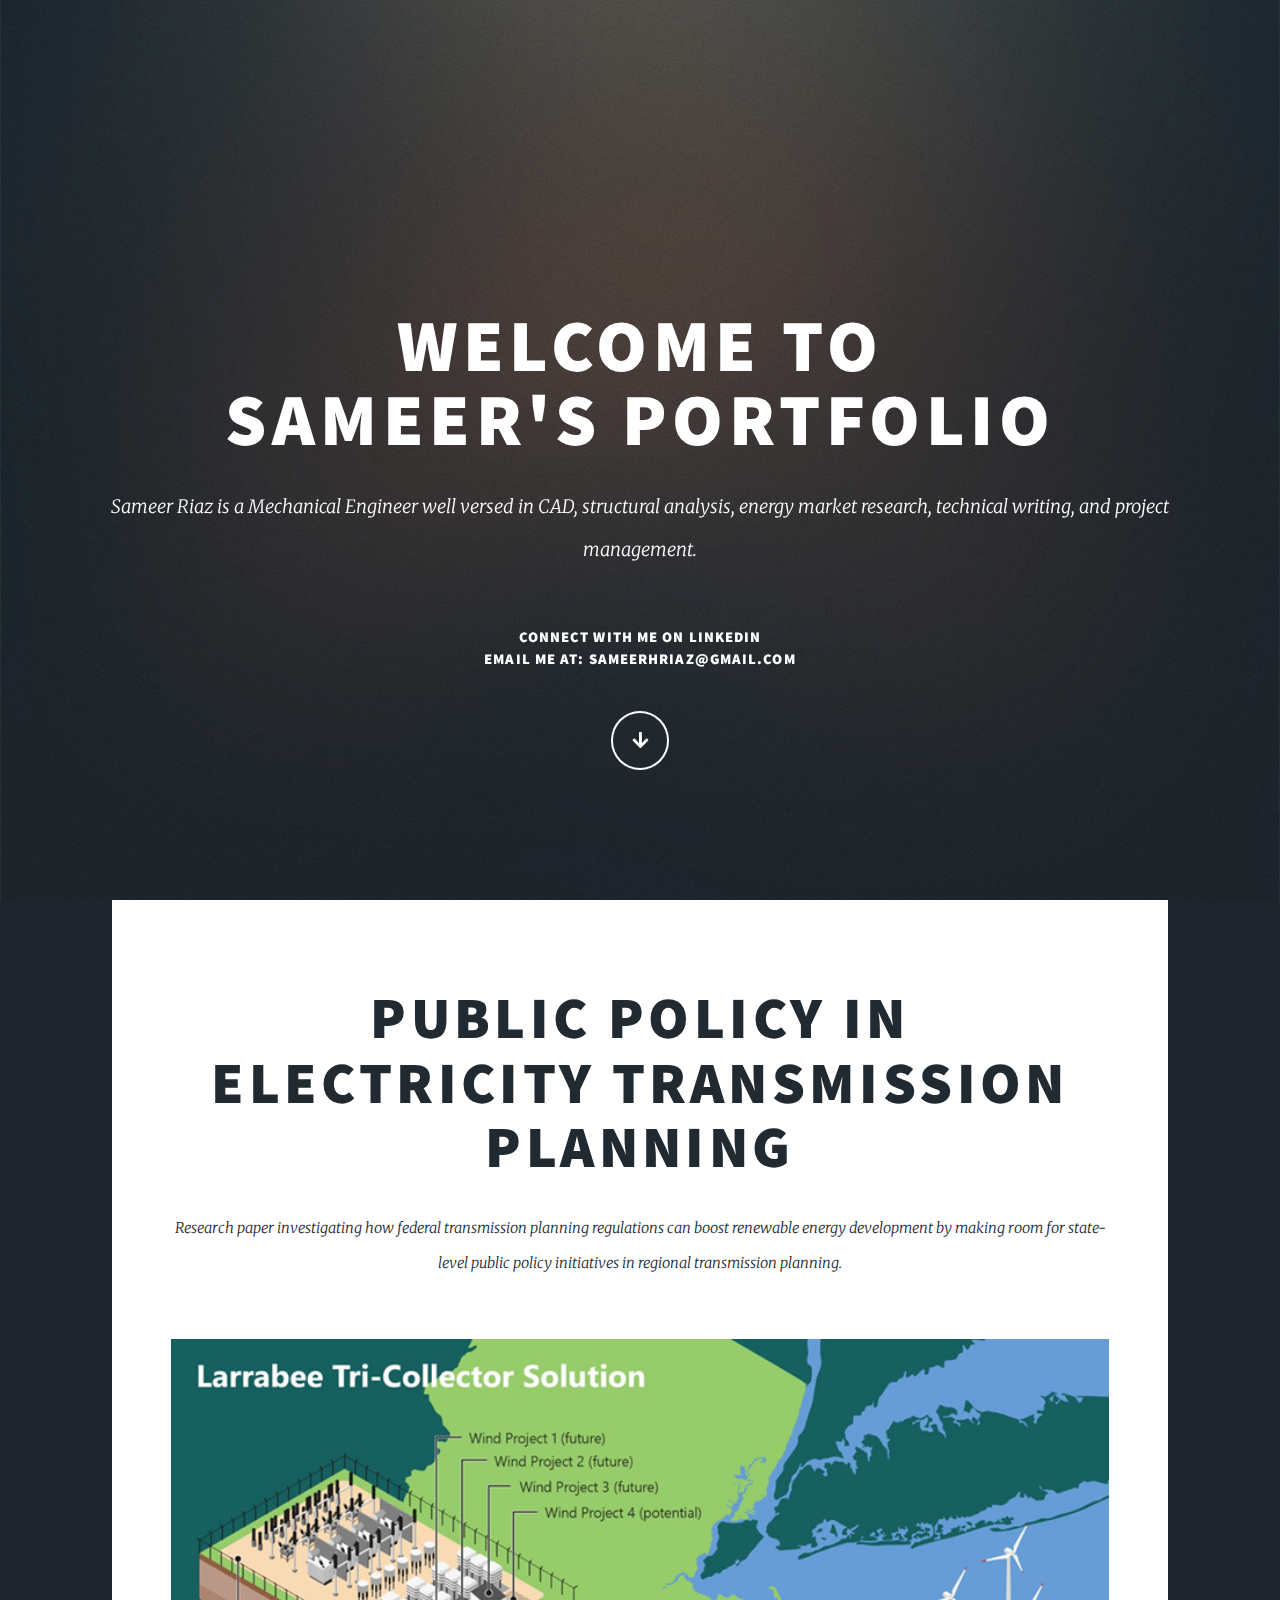
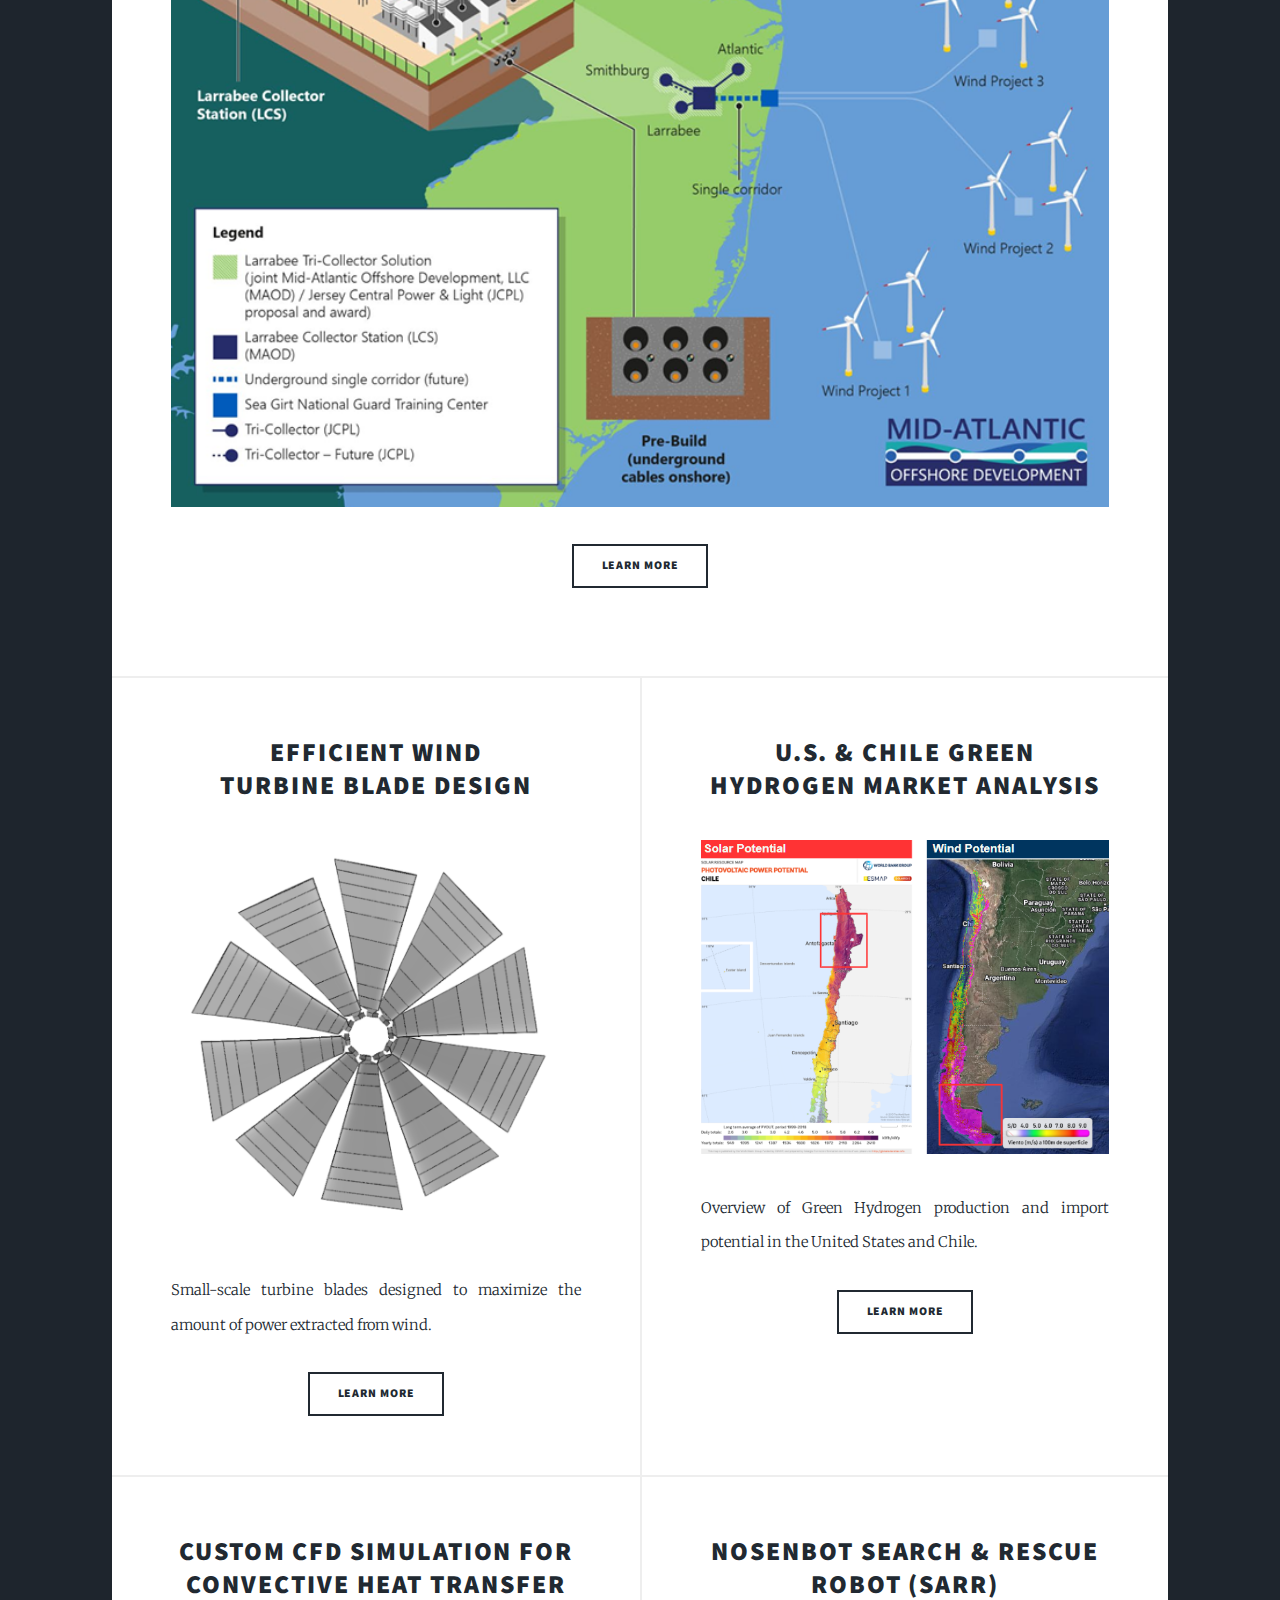
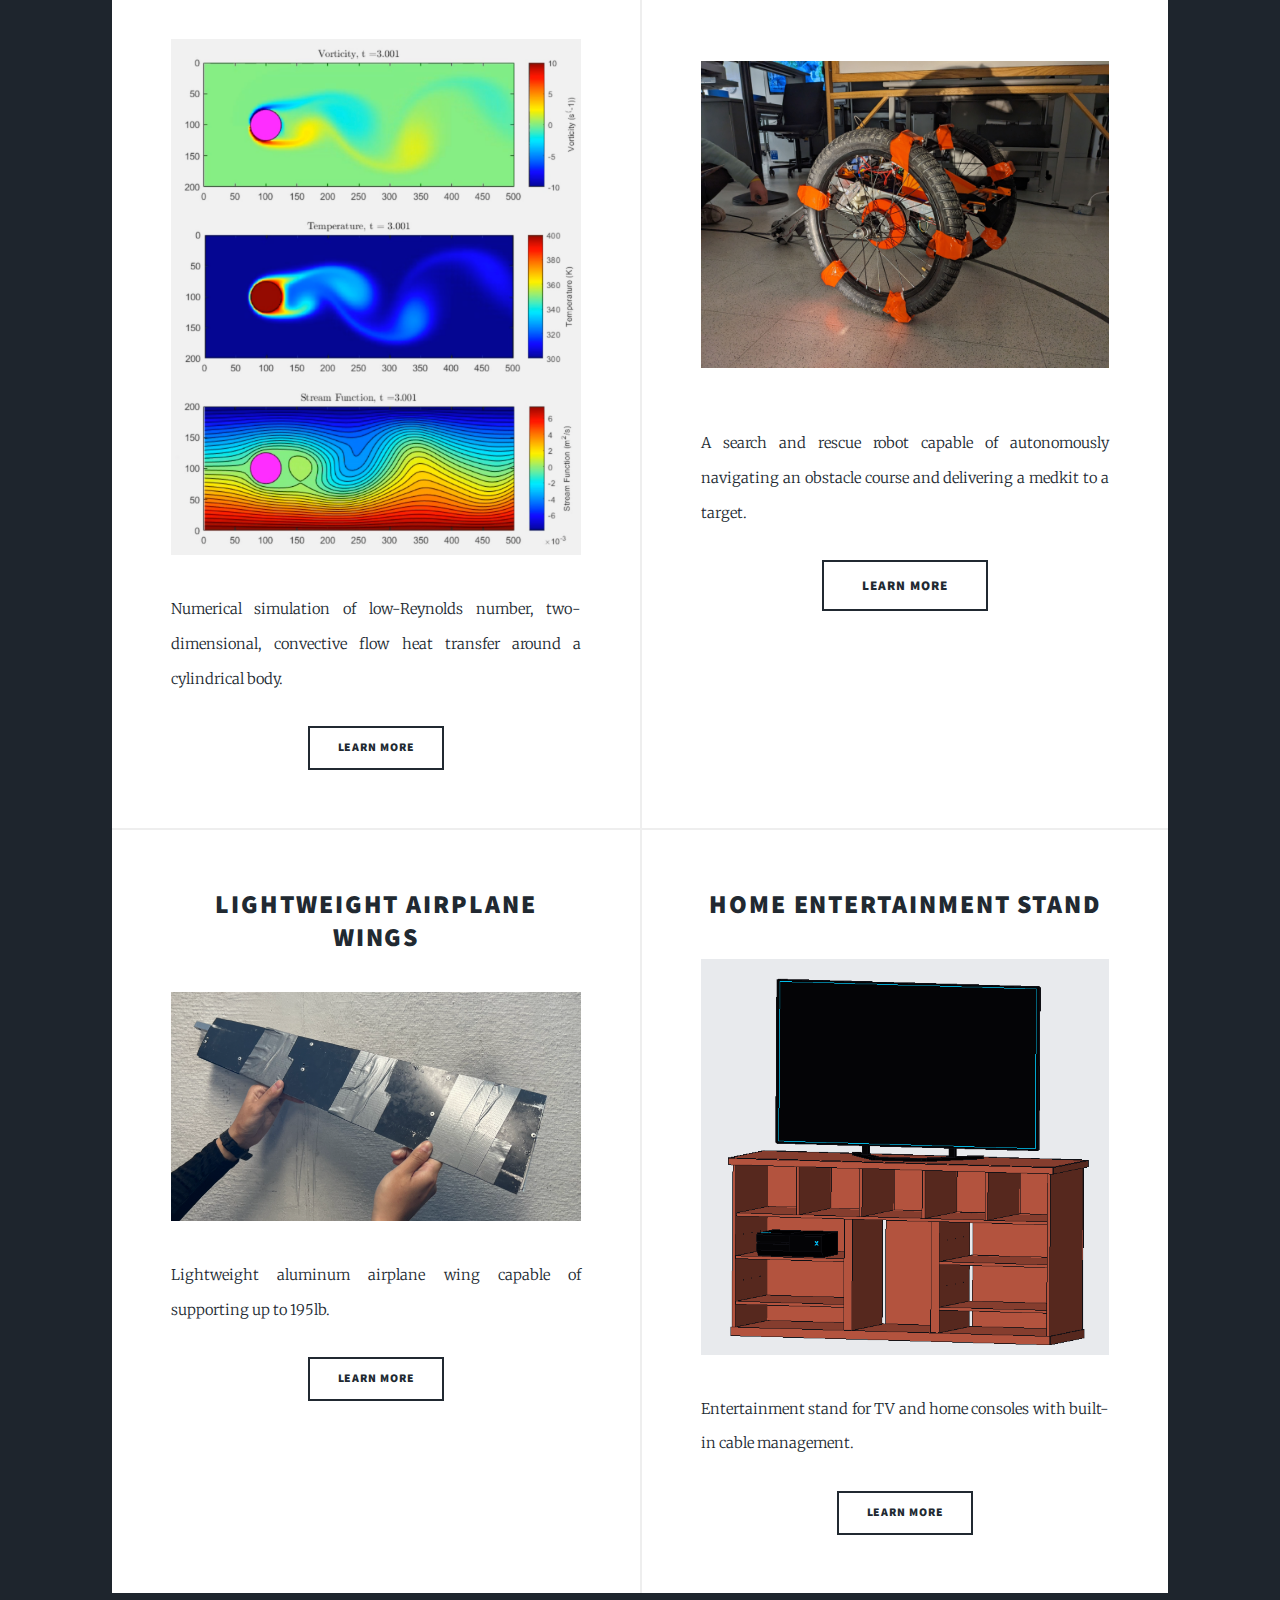
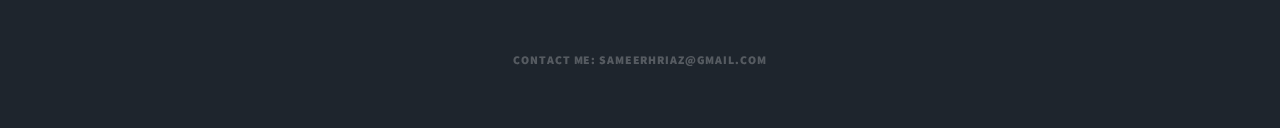
==== commit 281cf396: "email switch to professional gmail" ====
--- a/index.html
+++ b/index.html
@@ -23,7 +23,7 @@
 						 Portfolio</h1>
 						<p>Sameer Riaz is a Mechanical Engineer well versed in CAD, structural analysis, energy market research, technical writing, and project management.</p>
 						<p><h4><a href="https://www.linkedin.com/in/samhriaz/">Connect with me on LinkedIn</a><br />
-						Email me at: sriaz@princeton.edu</p></h4>
+						Email me at: sameerhriaz@gmail.com</p></h4>
 						<ul class="actions">
 							<li><a href="#header" class="button icon solid solo fa-arrow-down scrolly">Continue</a></li>
 						</ul>
@@ -124,7 +124,7 @@
 				
 				<!-- Copyright -->
 				<div id="copyright">
-					<ul>Contact Me:  sriaz@princeton.edu</ul>
+					<ul>Contact Me:  sameerhriaz@gmail.com</ul>
 				</div>
 
 			</div>
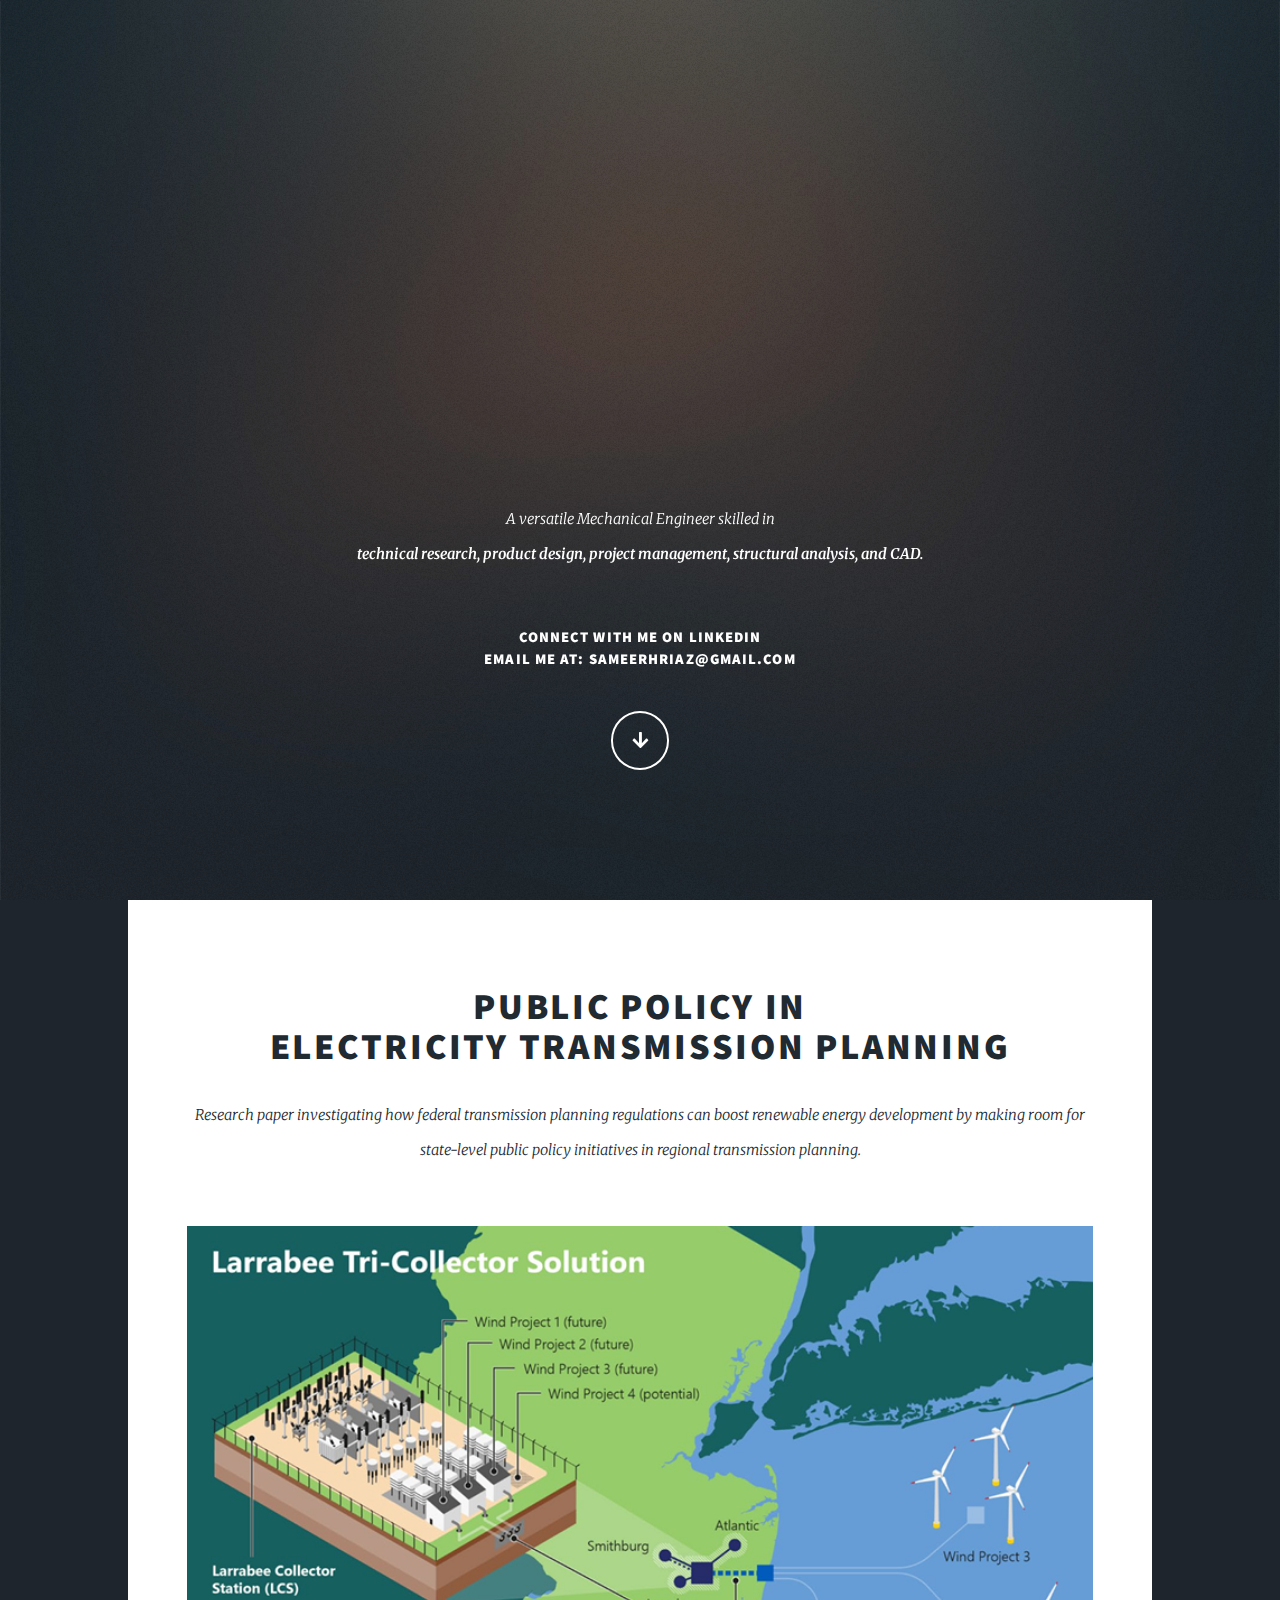
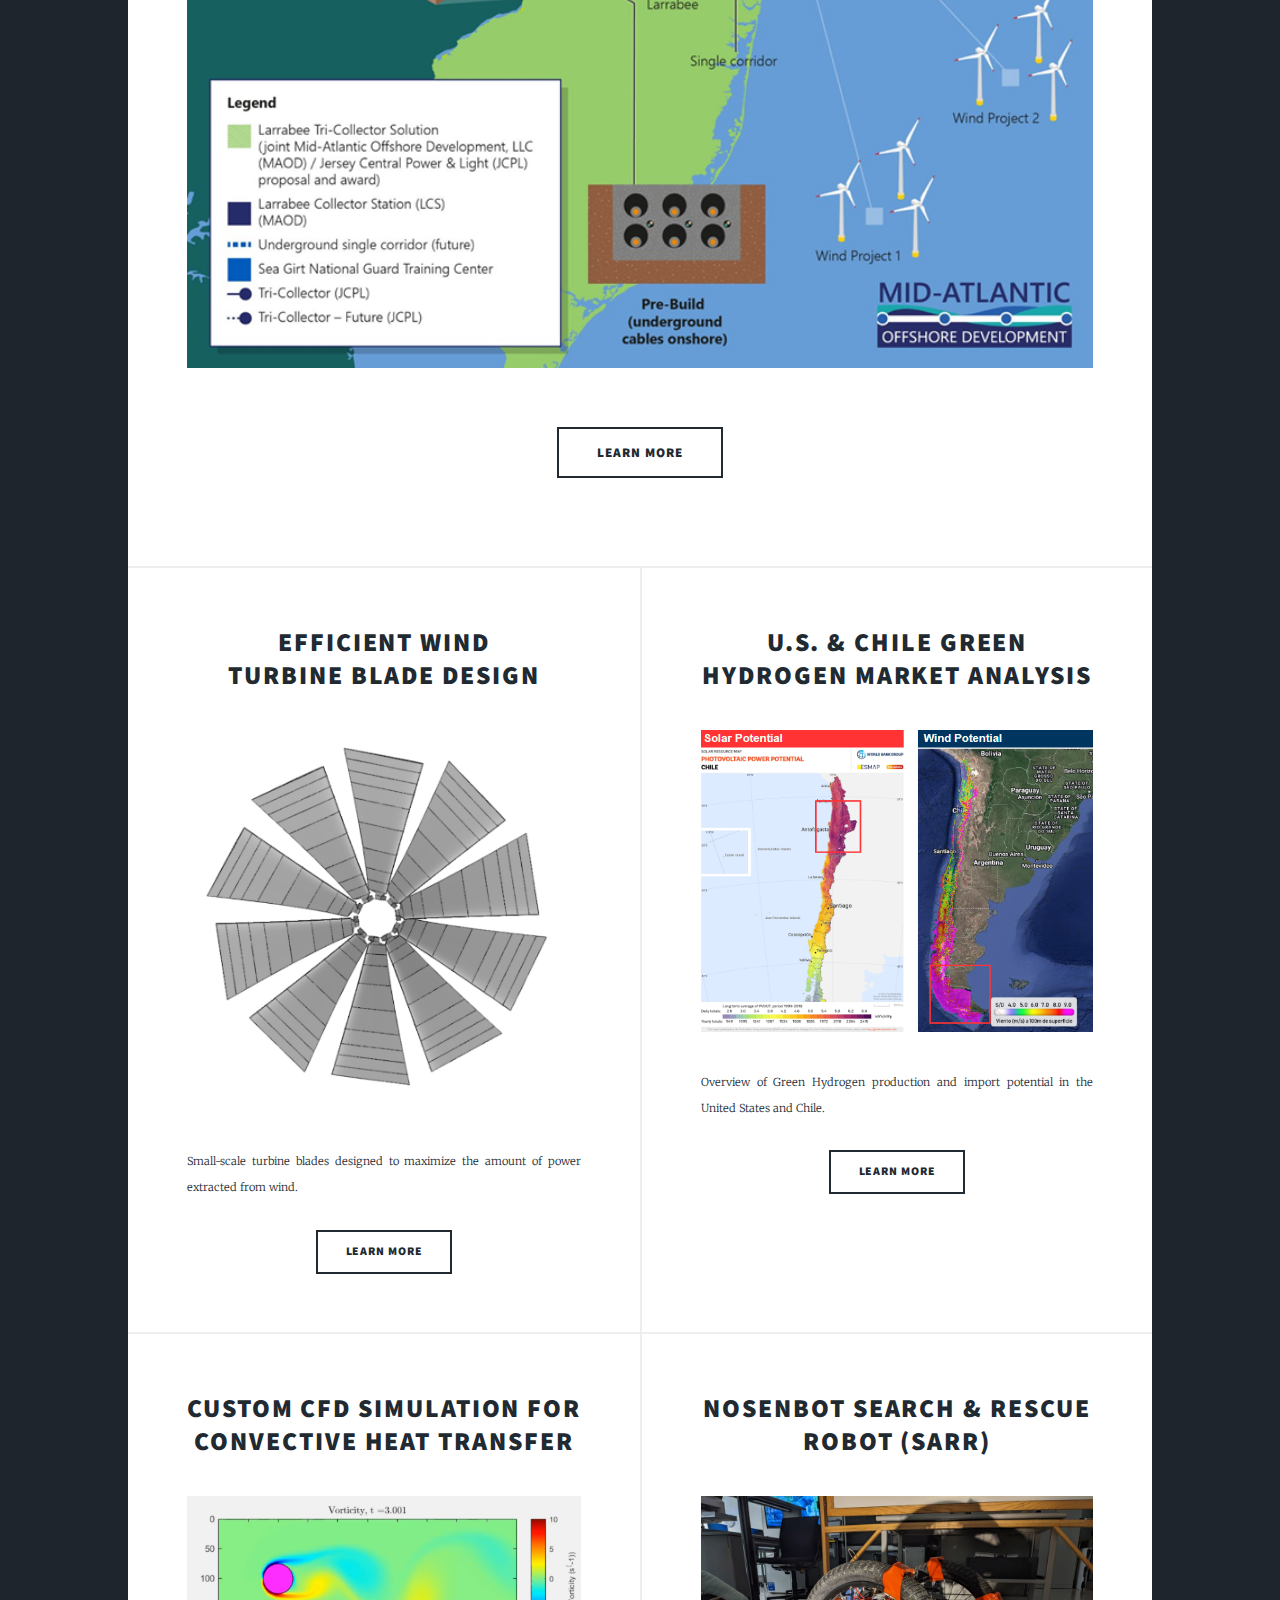
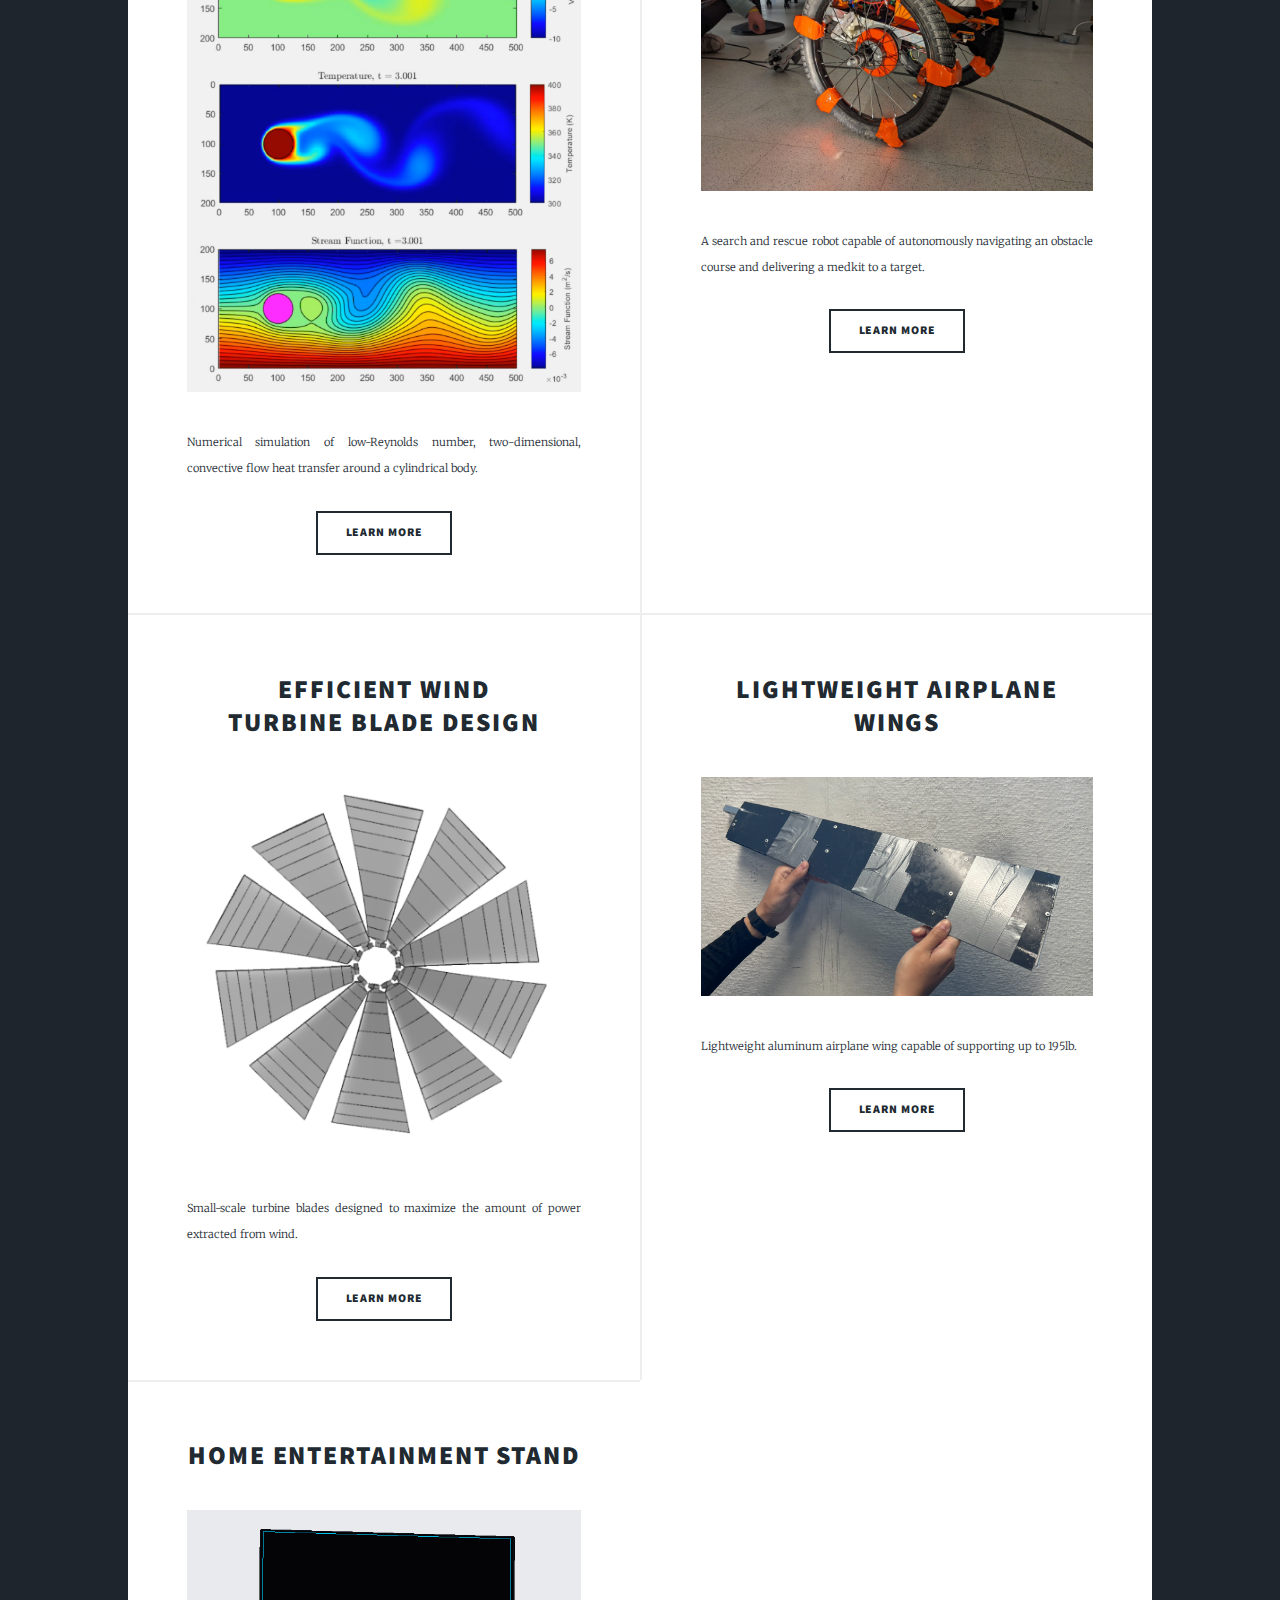
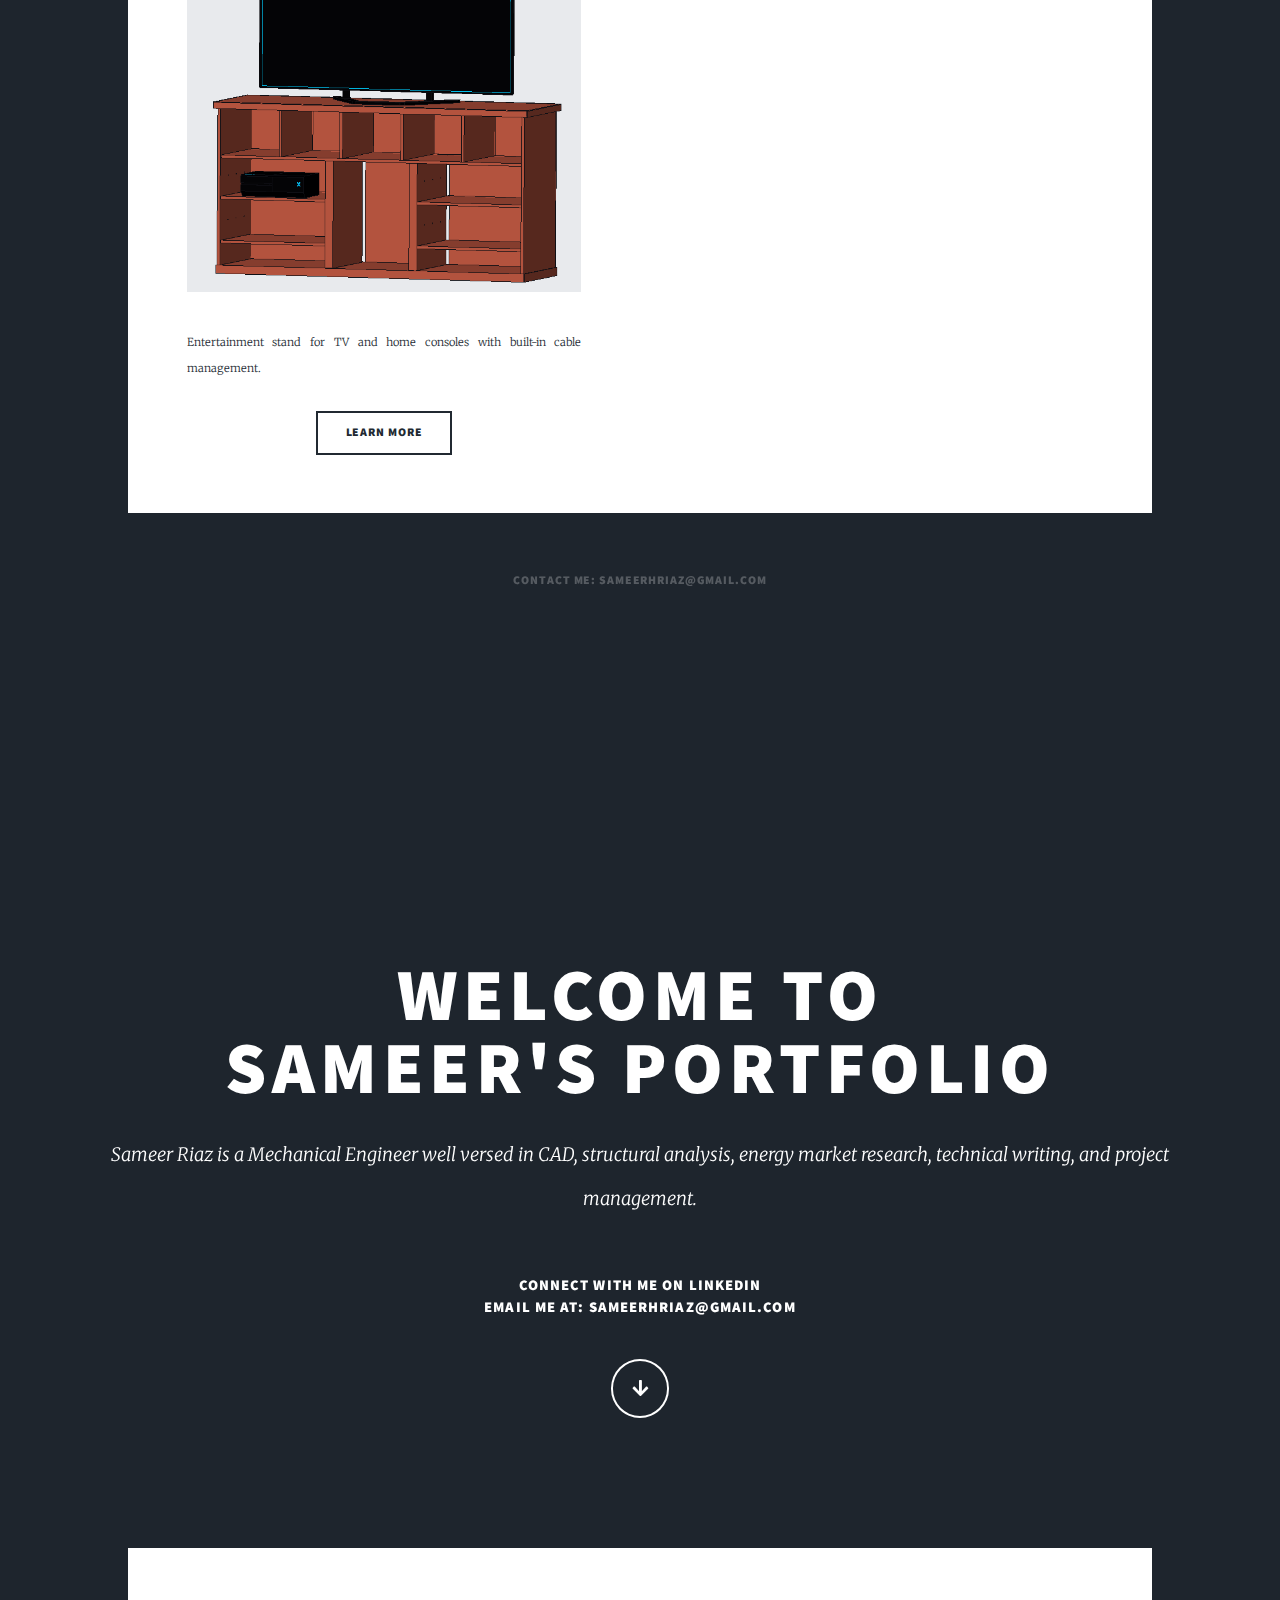
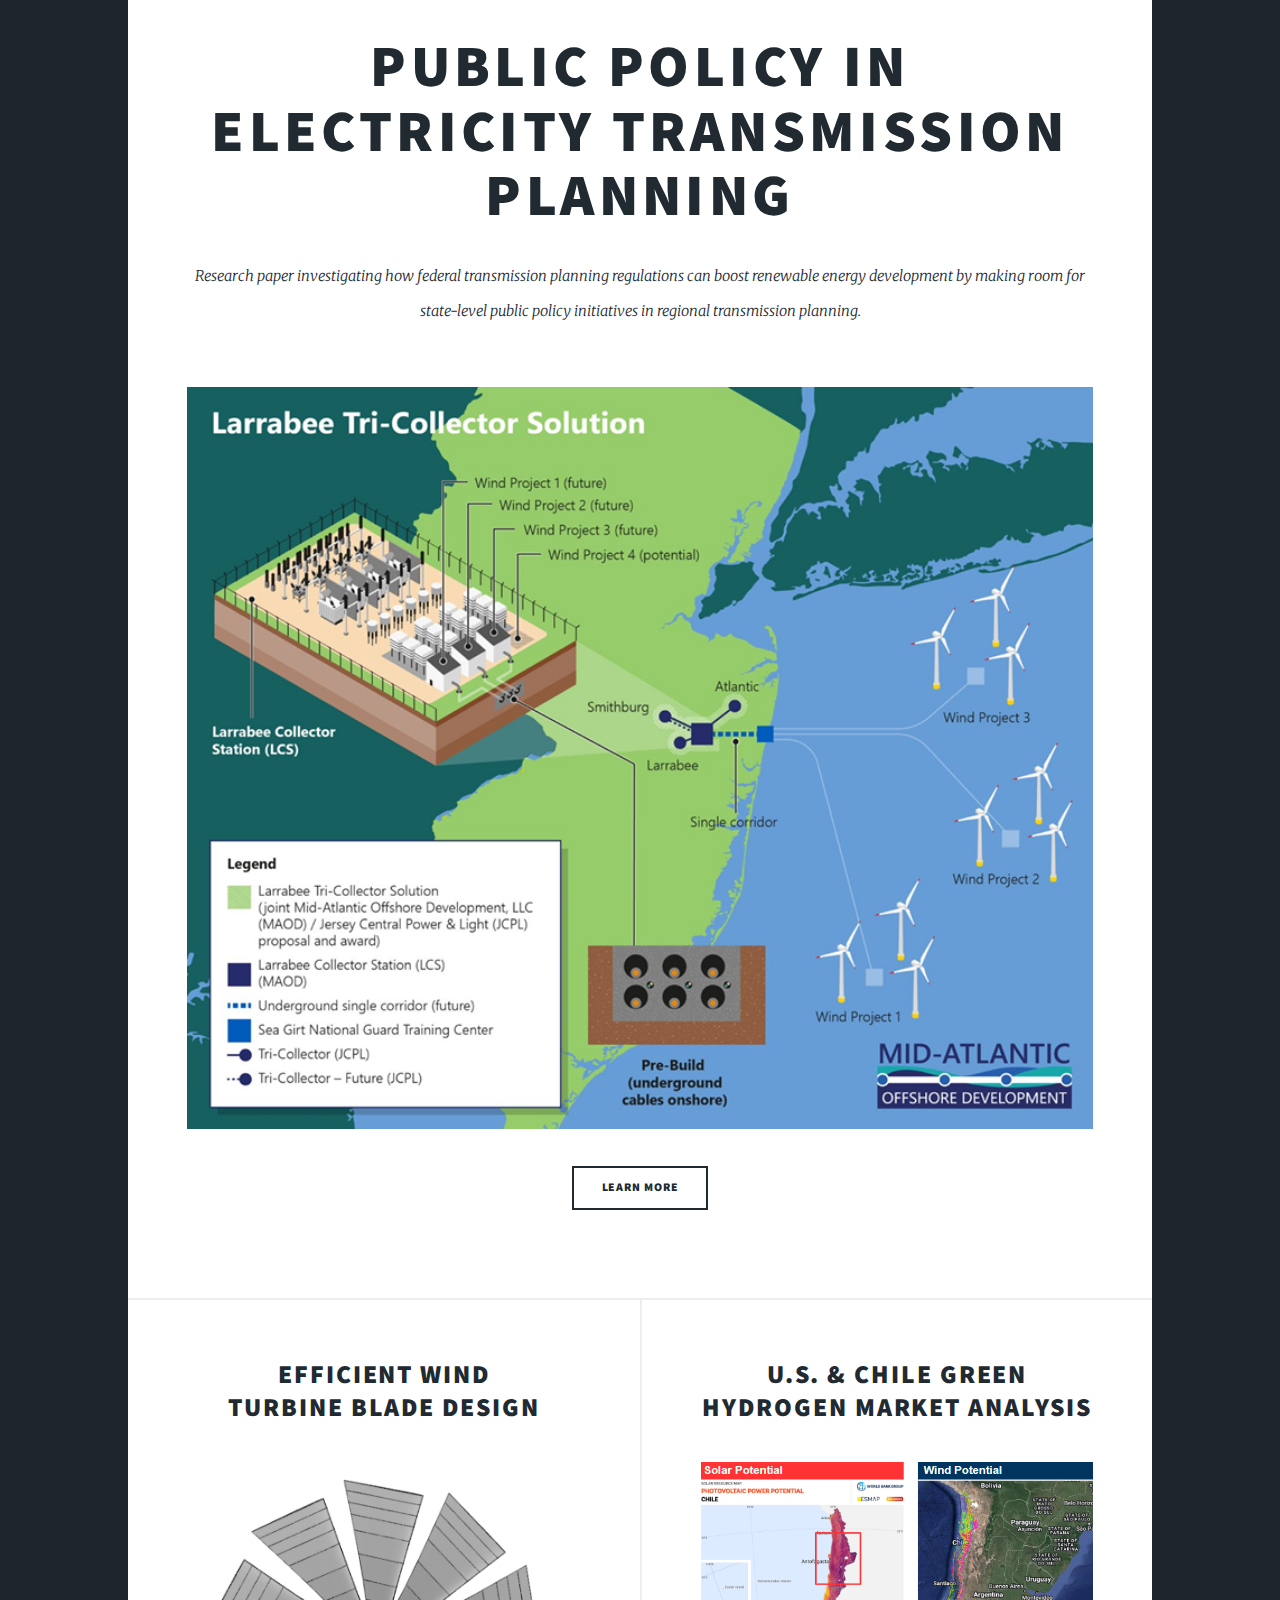
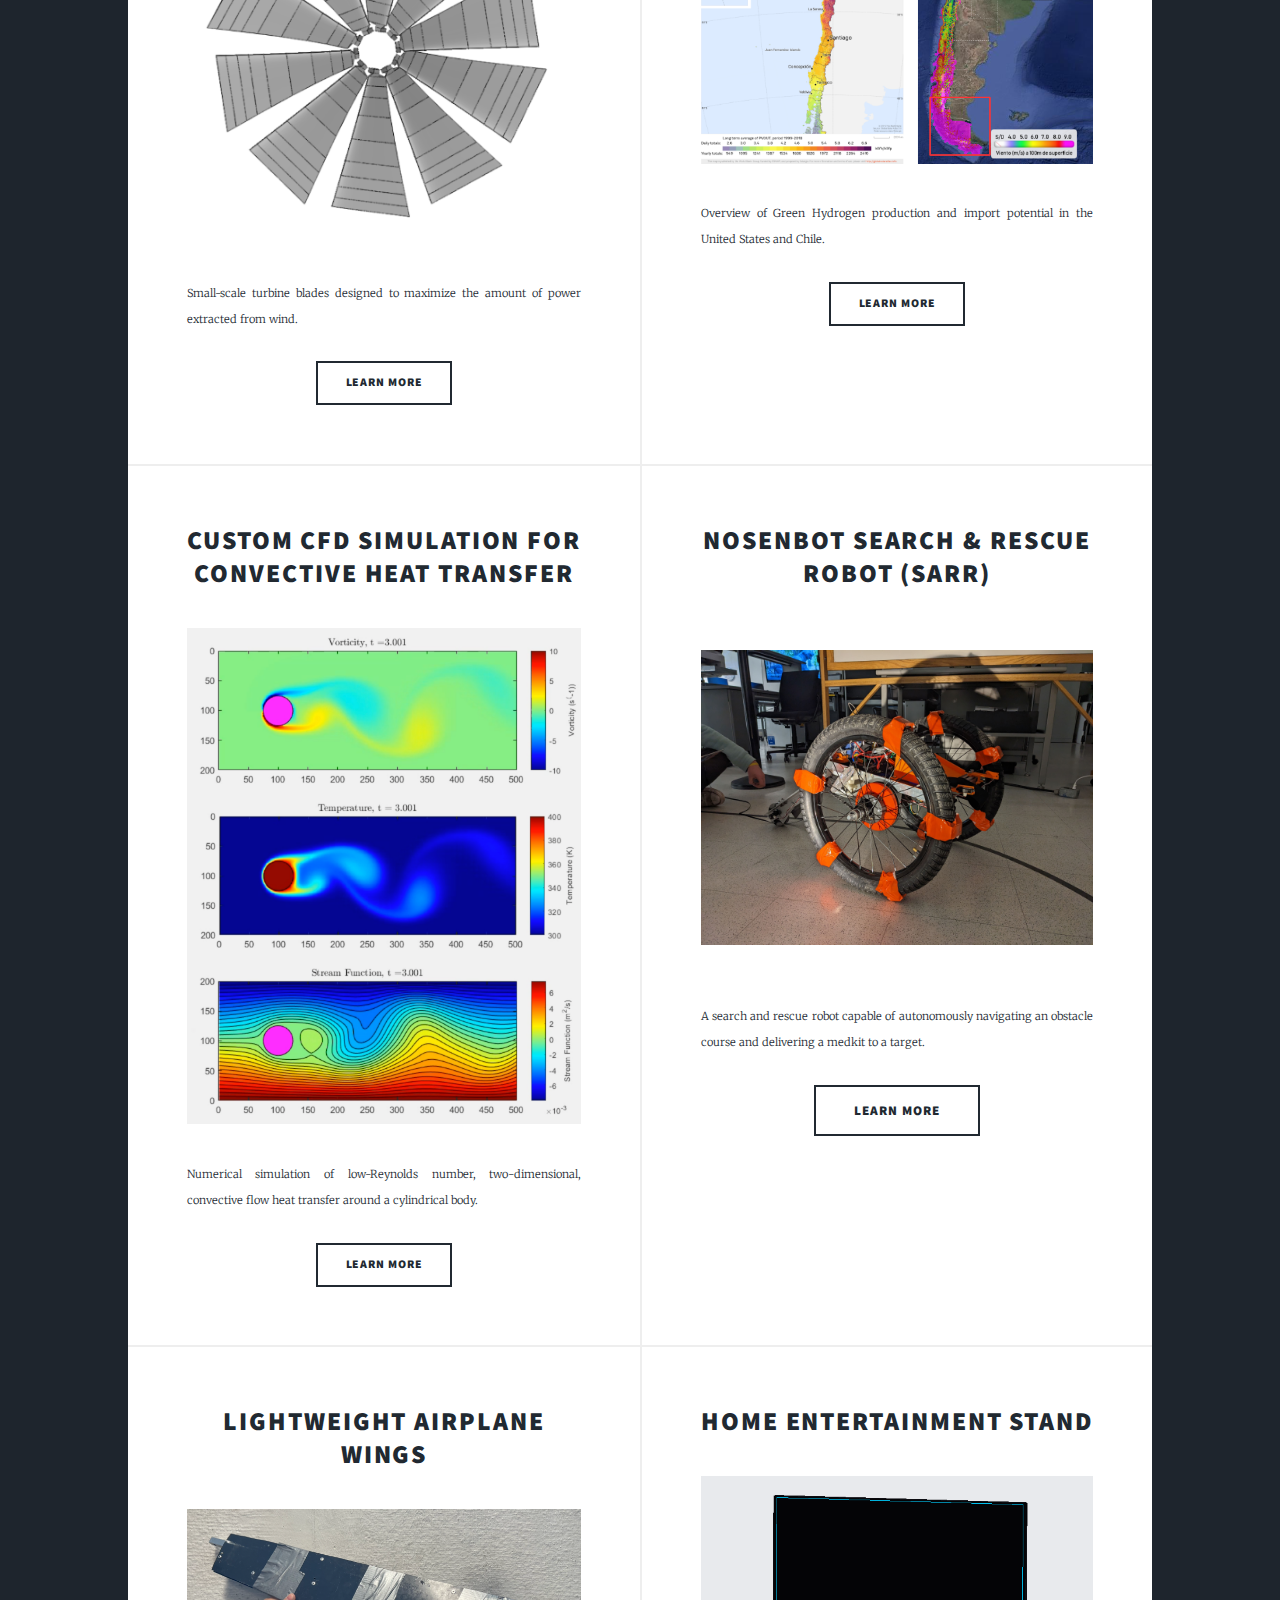
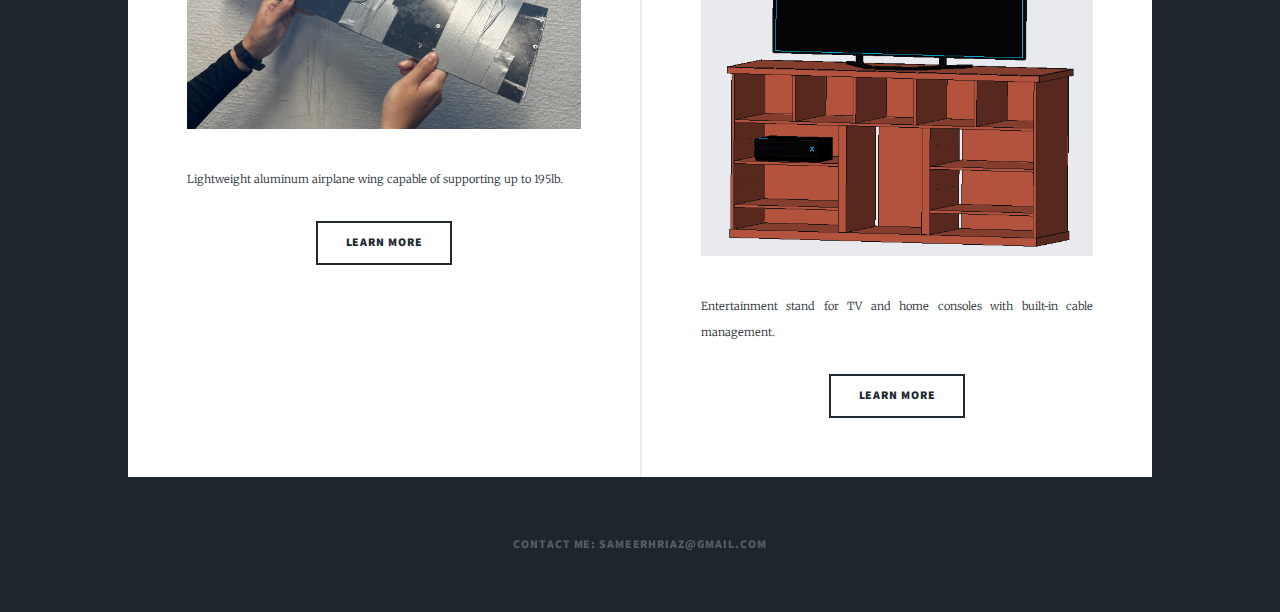
==== commit 40f423bc: "Overhauled sizing and added picture carousels. Made changes locally and copy and pasted full files" ====
--- a/index.html
+++ b/index.html
@@ -16,7 +16,185 @@
 
 		<!-- Wrapper -->
 			<div id="wrapper" class="fade-in">
-
+				<!DOCTYPE HTML>
+				<!--
+					Massively by HTML5 UP
+					html5up.net | @ajlkn
+					Free for personal and commercial use under the CCA 3.0 license (html5up.net/license)
+				-->
+				<html>
+					<head>
+						<title>Sameer's Portfolio</title>
+						<meta charset="utf-8" />
+						<meta name="viewport" content="width=device-width, initial-scale=0.75" />
+						<link rel="stylesheet" href="assets/css/main.css" />
+						<noscript><link rel="stylesheet" href="assets/css/noscript.css" /></noscript>
+						<style>
+				
+						#main {
+							width: 80%;
+							font-size: .75rem; /* Decrease the font size */
+							padding: 0px;
+				
+						}
+				
+						</style>
+					</head>
+					<body class="is-preload">
+				
+						<!-- Wrapper -->
+							<div id="wrapper" class="fade-in">
+				
+								<!-- Intro -->
+									<div id="intro">
+										<p style="font-size: 1rem">  A versatile Mechanical Engineer skilled in <br /> <b><strong><em></em> technical research, product design, project management, structural analysis, and CAD. </b></strong></em></p>
+										<p><h4><a href="https://www.linkedin.com/in/samhriaz/">Connect with me on LinkedIn</a><br />
+										Email me at: sameerhriaz@gmail.com</p></h4>
+										<ul class="actions">
+											<li><a href="#header" class="button icon solid solo fa-arrow-down scrolly">Continue</a></li>
+										</ul>
+									</div>
+				
+								<!-- Header -->
+									<header id="header">
+										<a class="logo">Projects</a>
+									</header>
+				
+								<!-- Main -->
+									<div id="main">
+				
+										<!-- Featured Post -->
+											<article class="post featured">
+												<header class="major">
+													
+													<h2 style="font-size: 2.5rem;"><a href="https://drive.google.com/file/d/1Tl2af1M7YLUPrc9BjsUrEQ6eTApBt-nM/view?usp=drive_link" target="_blank" rel="noopener noreferrer">Public Policy in<br />
+														Electricity Transmission Planning</a></h2>
+													<p>Research paper investigating how federal transmission planning regulations can boost renewable energy development by making room for state-level public policy initiatives in regional transmission planning. </p>
+												</header>
+												<a href="https://drive.google.com/file/d/1Tl2af1M7YLUPrc9BjsUrEQ6eTApBt-nM/view?usp=drive_link" target="_blank" rel="noopener noreferrer" class="image main"><img src="WritingImages\larrabeetricollector.png" alt="" /></a>
+												<ul class="actions special">
+													<li><a href="https://drive.google.com/file/d/1Tl2af1M7YLUPrc9BjsUrEQ6eTApBt-nM/view?usp=drive_link" target="_blank" rel="noopener noreferrer" class="button large">Learn More</a></li>
+												</ul>
+											</article>
+				
+										<!-- Posts -->
+				
+										
+											<section class="posts">
+												<article>
+													<header>
+														<h2><a href="turbine.html">Efficient Wind<br />
+														Turbine Blade Design</a></h2>
+													</header>
+													<a href="turbine.html" class="image fit"><img src="Wind Turbine\turbine3.png" alt="" /></a>
+													<p>Small-scale turbine blades designed to maximize the amount of power extracted from wind.</p>
+													<ul class="actions special">
+														<li><a href="turbine.html" class="button">Learn More</a></li>
+													</ul>
+												</article>
+					
+				
+												<article>
+													<header>
+														<h2><a href="https://docs.google.com/presentation/d/1uj7vi0_qdv1x3MDMHXYdAiJhSOe2Y-zH/edit?usp=sharing&ouid=112738570951705461657&rtpof=true&sd=true" target="_blank" rel="noopener noreferrer">U.S. & Chile Green Hydrogen Market Analysis<br />
+														</a></h2>
+													</header>
+													<a href="https://docs.google.com/presentation/d/1uj7vi0_qdv1x3MDMHXYdAiJhSOe2Y-zH/edit?usp=sharing&ouid=112738570951705461657&rtpof=true&sd=true" target="_blank" rel="noopener noreferrer" class="image fit"><img src="WritingImages\ChileRegions.png" alt="" /></a>
+													<p>Overview of Green Hydrogen production and import potential in the United States and Chile.</p>
+													<ul class="actions special">
+														<li><a href="https://docs.google.com/presentation/d/1uj7vi0_qdv1x3MDMHXYdAiJhSOe2Y-zH/edit?usp=sharing&ouid=112738570951705461657&rtpof=true&sd=true" target="_blank" rel="noopener noreferrer" class="button">Learn More</a></li>
+													</ul>
+												</article>
+				
+																			
+												<article>
+													<header>
+														<h2><a href="CFD.html">Custom CFD Simulation For Convective Heat Transfer </h2>
+													</header>
+													<a href="CFD.html" class="image fit"><img src="Heat Transfer CFD\normal2.png" alt="" /></a>
+													<p>Numerical simulation of low-Reynolds number, two-dimensional, convective flow heat transfer around a cylindrical body.</p>
+													<ul class="actions special">
+														<li><a href="CFD.html" class="button">Learn More</a></li>
+													</ul>
+												</article>
+				
+												<article>
+													<header>
+														<h2><a href="SaRR.html">Nosenbot Search & Rescue Robot (SaRR)</a></h2>
+													</header>
+													<a href="SaRR.html" class="image fit"><img src="Nosenbot\PXL_20221215_202343019.jpg" alt="" /></a>
+													<p>A search and rescue robot capable of autonomously navigating an obstacle course and delivering a medkit to a target.</p>
+													<ul class="actions special">
+														<li><a href="SaRR.html" class="button">Learn More</a></li>
+													</ul>
+												</article>
+				
+												<article>
+													<header>
+														<h2><a href="turbine.html">Efficient Wind<br />
+														Turbine Blade Design</a></h2>
+													</header>
+													<a href="turbine.html" class="image fit"><img src="Wind Turbine\turbine3.png" alt="" /></a>
+													<p>Small-scale turbine blades designed to maximize the amount of power extracted from wind.</p>
+													<ul class="actions special">
+														<li><a href="turbine.html" class="button">Learn More</a></li>
+													</ul>
+												</article>
+				
+												<article>
+													<header>
+														<h2><a href="wing.html">Lightweight Airplane<br />
+														Wings</a></h2>
+													</header>
+													<a href="wing.html" class="image fit"><img src="Wing\wingIsoView.png" alt="" /></a>
+													<p>Lightweight aluminum airplane wing capable of supporting up to 195lb.</p>
+													<ul class="actions special">
+														<li><a href="wing.html" class="button">Learn More</a></li>
+													</ul>
+												</article>
+				
+				
+				
+												<article>
+													<header>
+														<h2><a href="HES.html">Home Entertainment Stand<br />
+														</a></h2>
+													</header>
+													<a href="HES.html" class="image fit"><img src="TV Stand\TVstand.png" alt="" /></a>
+													<p>Entertainment stand for TV and home consoles with built-in cable management.</p>
+													<ul class="actions special">
+														<li><a href="HES.html" class="button">Learn More</a></li>
+													</ul>
+												</article>
+				
+				
+				
+				
+				
+				
+											</section>
+				
+									</div>
+				
+								
+								<!-- Copyright -->
+								<div id="copyright">
+									<ul>Contact Me:  sameerhriaz@gmail.com</ul>
+								</div>
+				
+							</div>
+				
+						<!-- Scripts -->
+							<script src="assets/js/jquery.min.js"></script>
+							<script src="assets/js/jquery.scrollex.min.js"></script>
+							<script src="assets/js/jquery.scrolly.min.js"></script>
+							<script src="assets/js/browser.min.js"></script>
+							<script src="assets/js/breakpoints.min.js"></script>
+							<script src="assets/js/util.js"></script>
+							<script src="assets/js/main.js"></script>
+				
+					</body>
+				</html>
 				<!-- Intro -->
 					<div id="intro">
 						<h1>Welcome To <br /> Sameer's
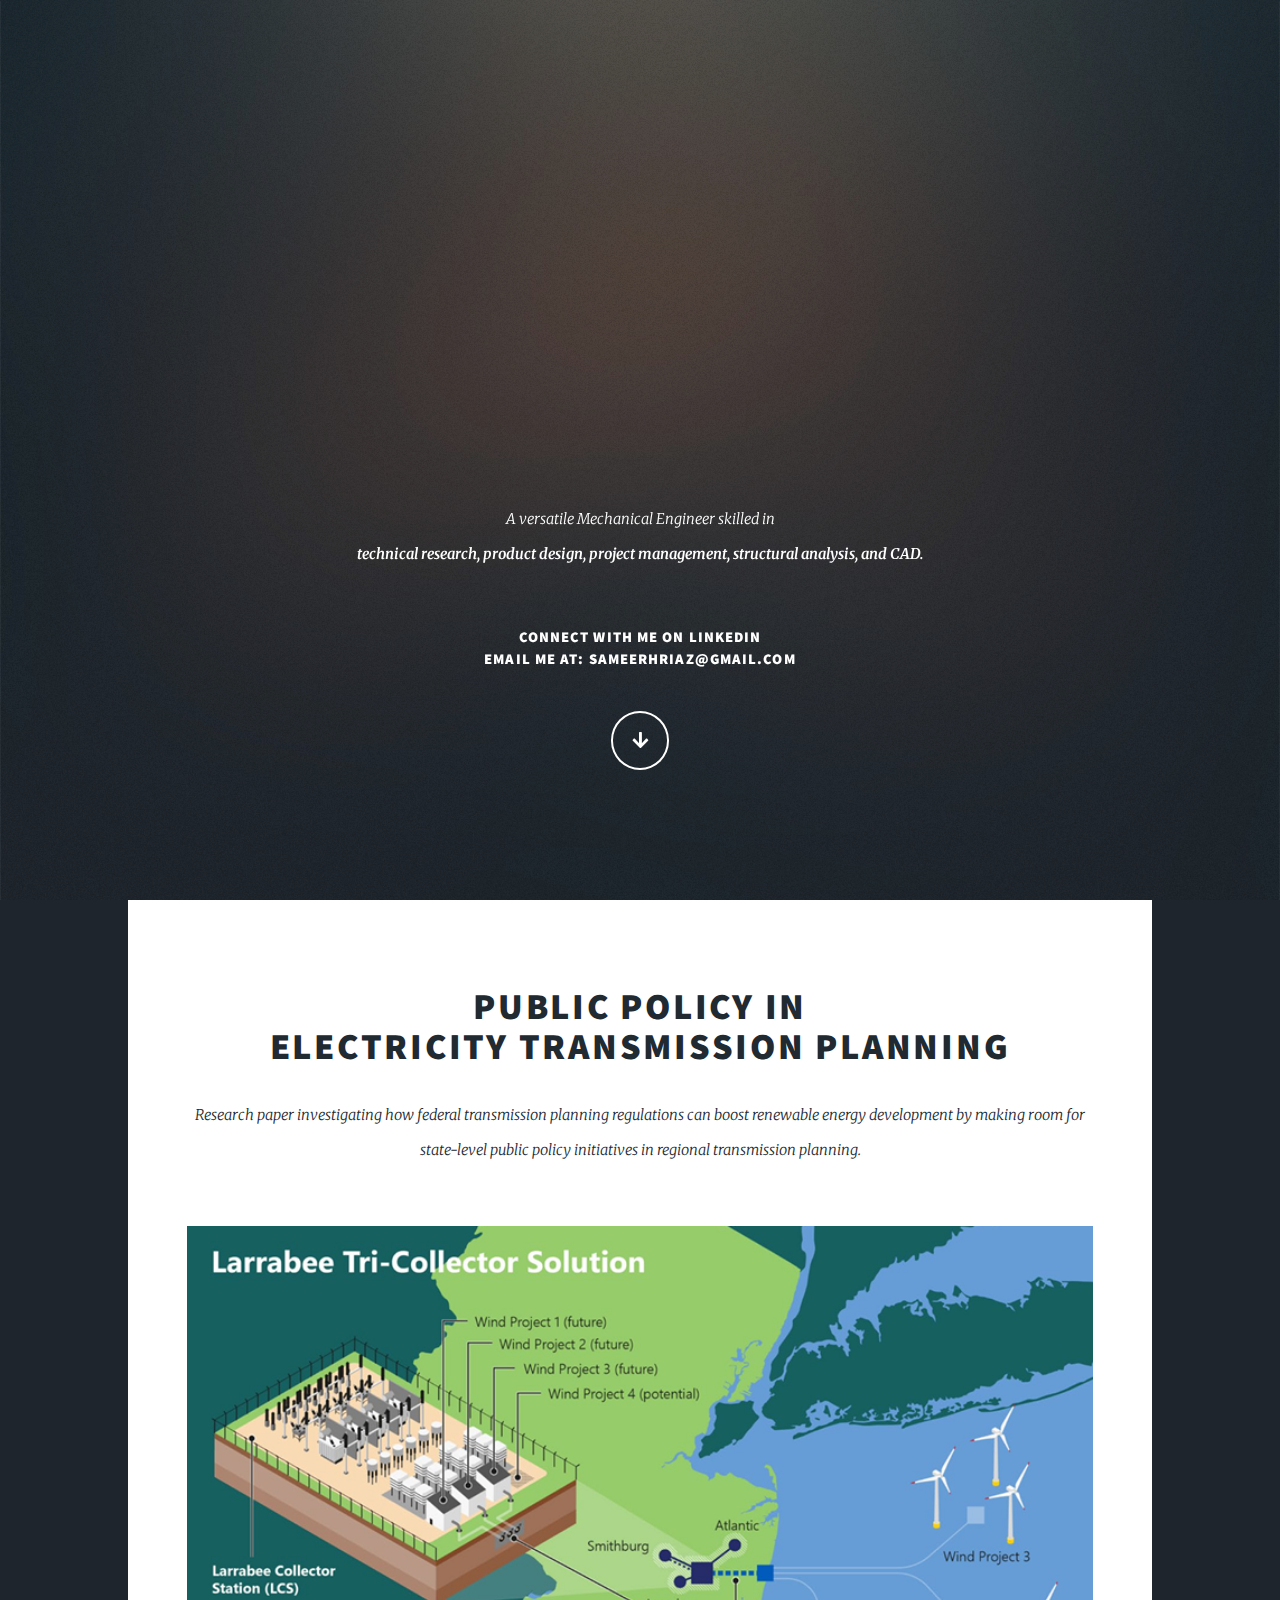
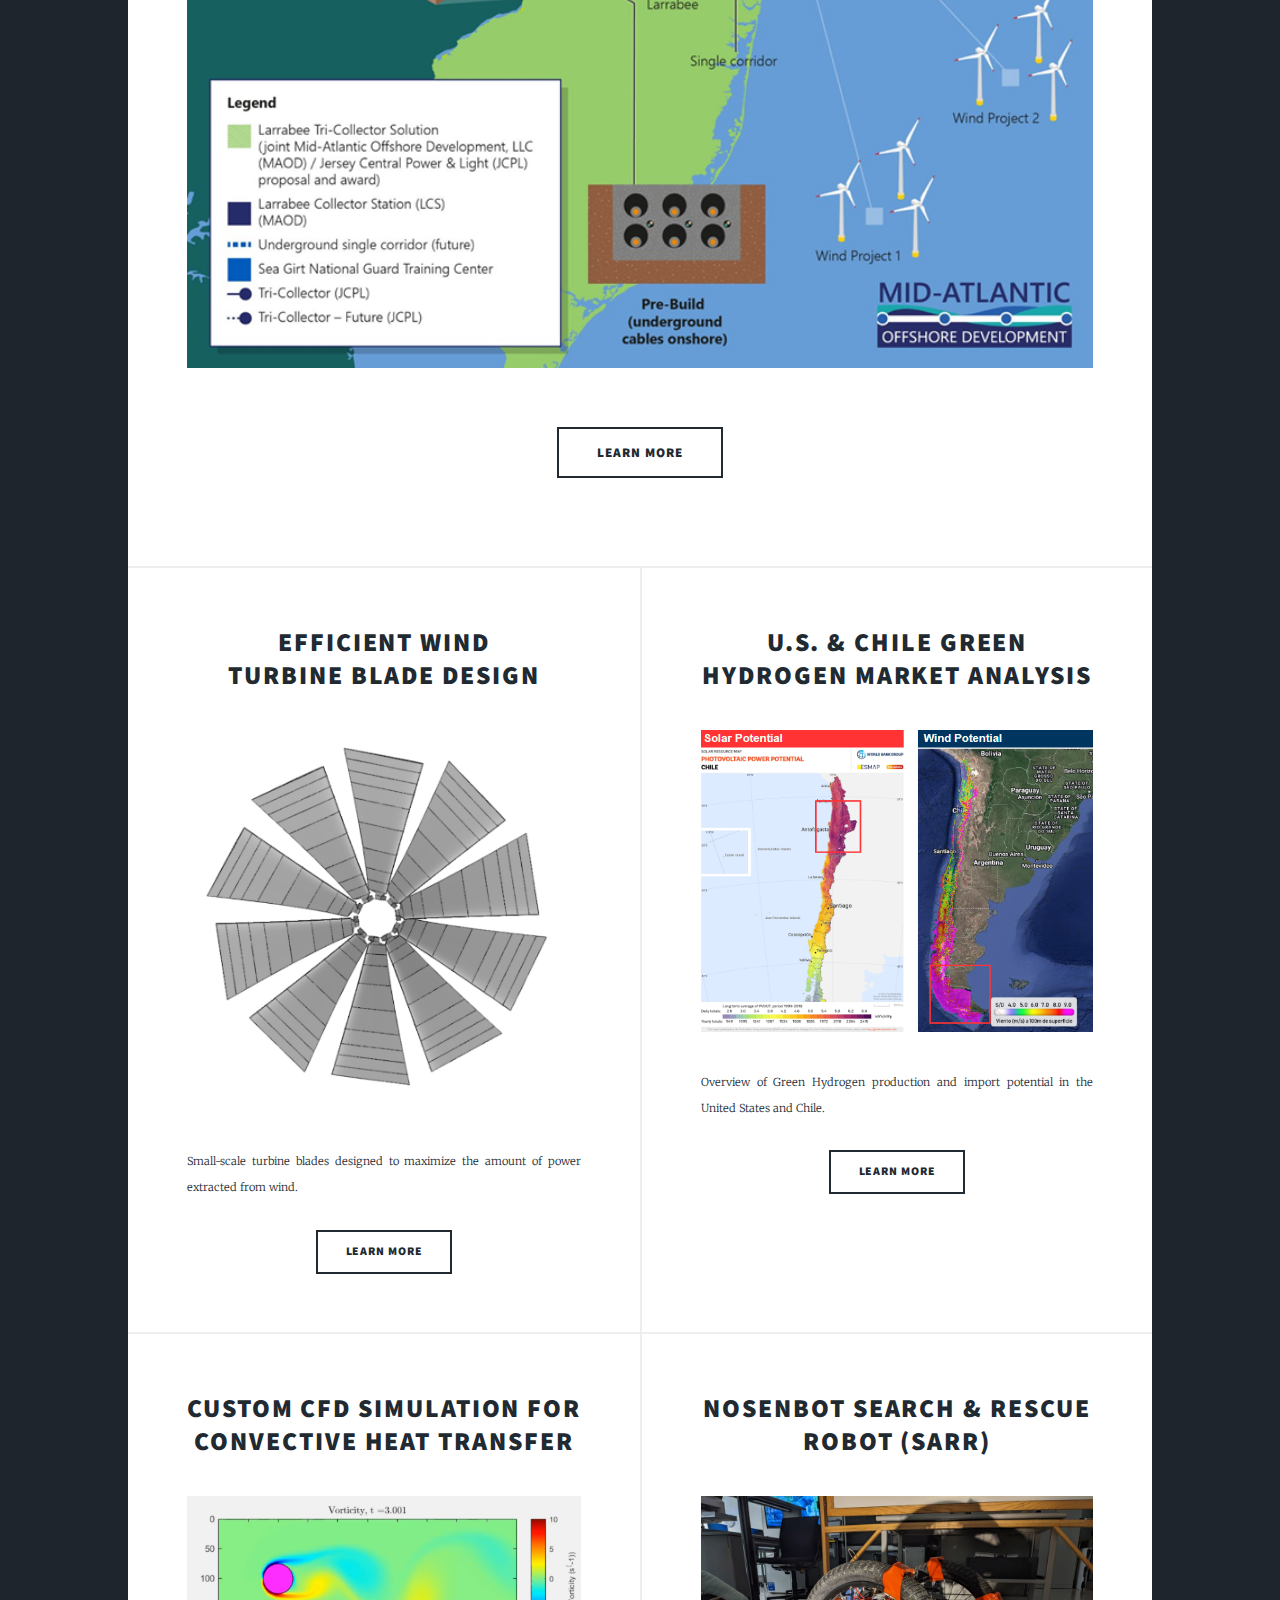
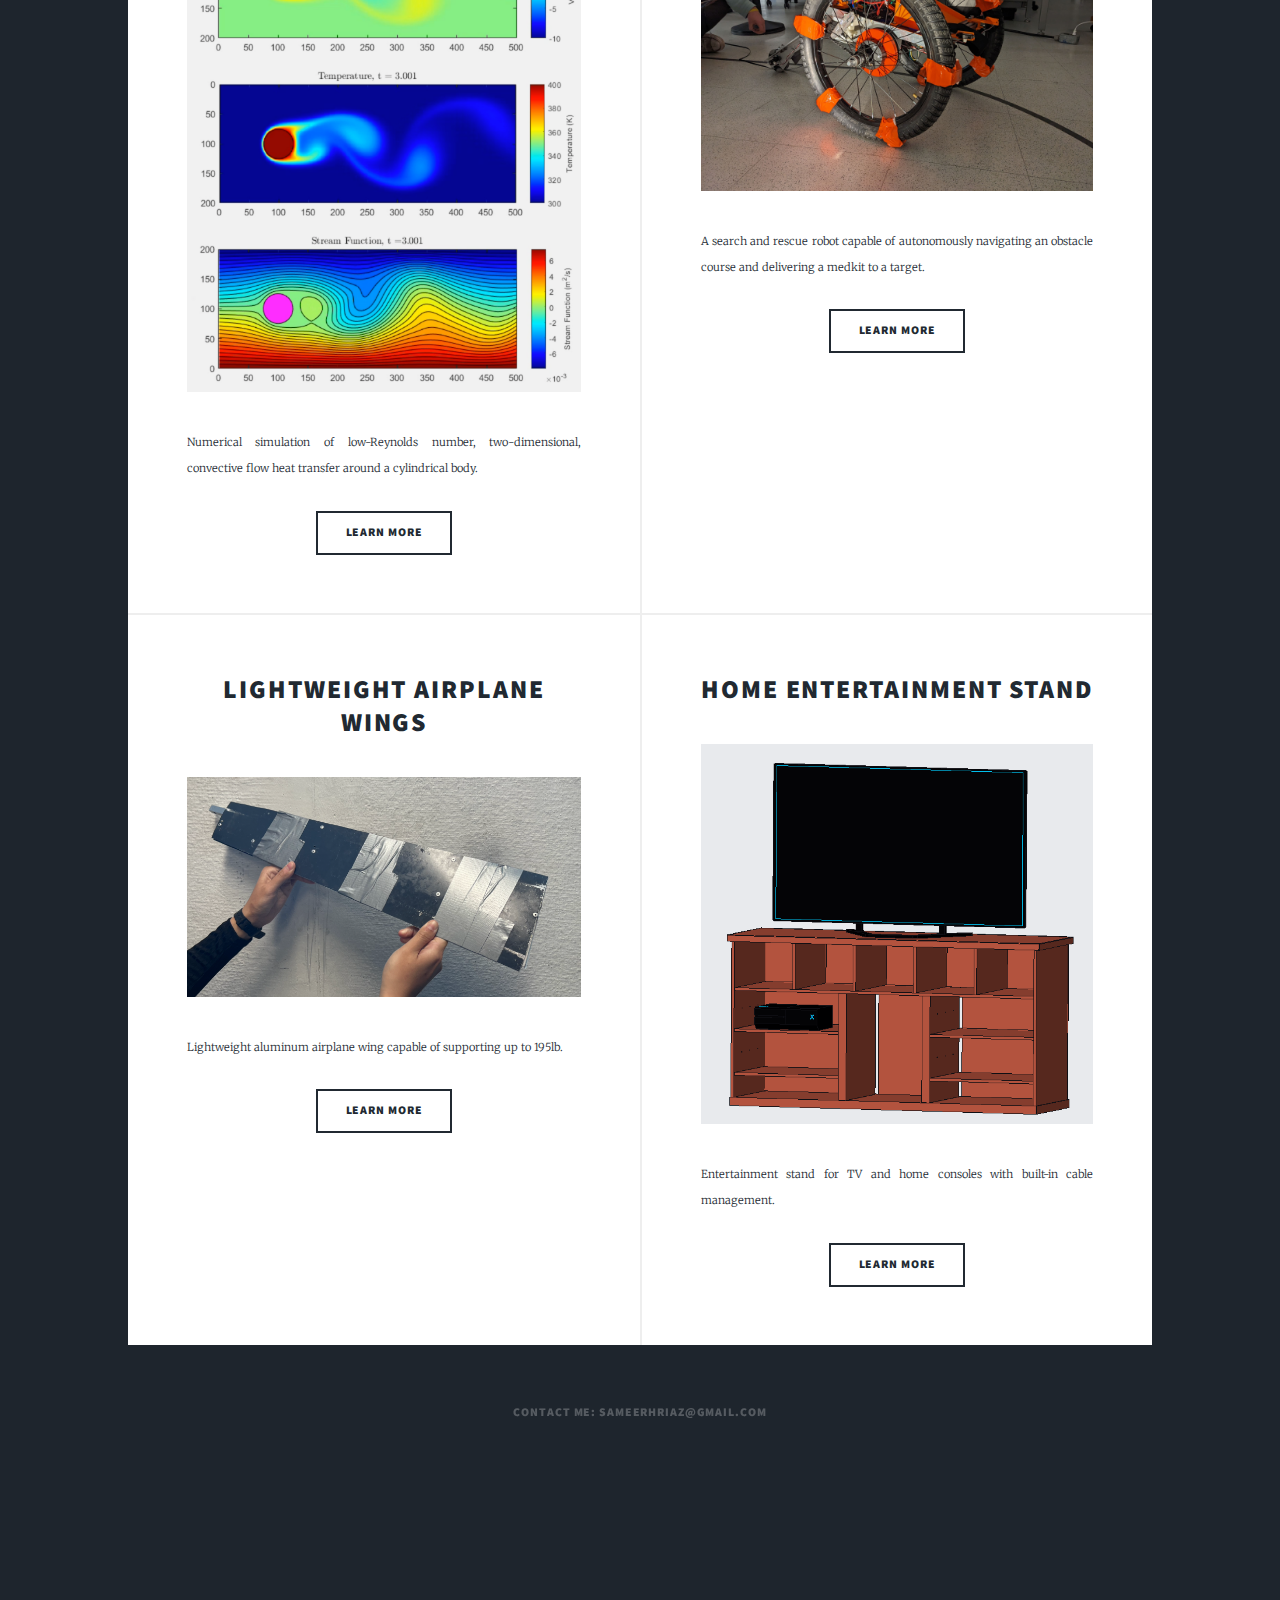
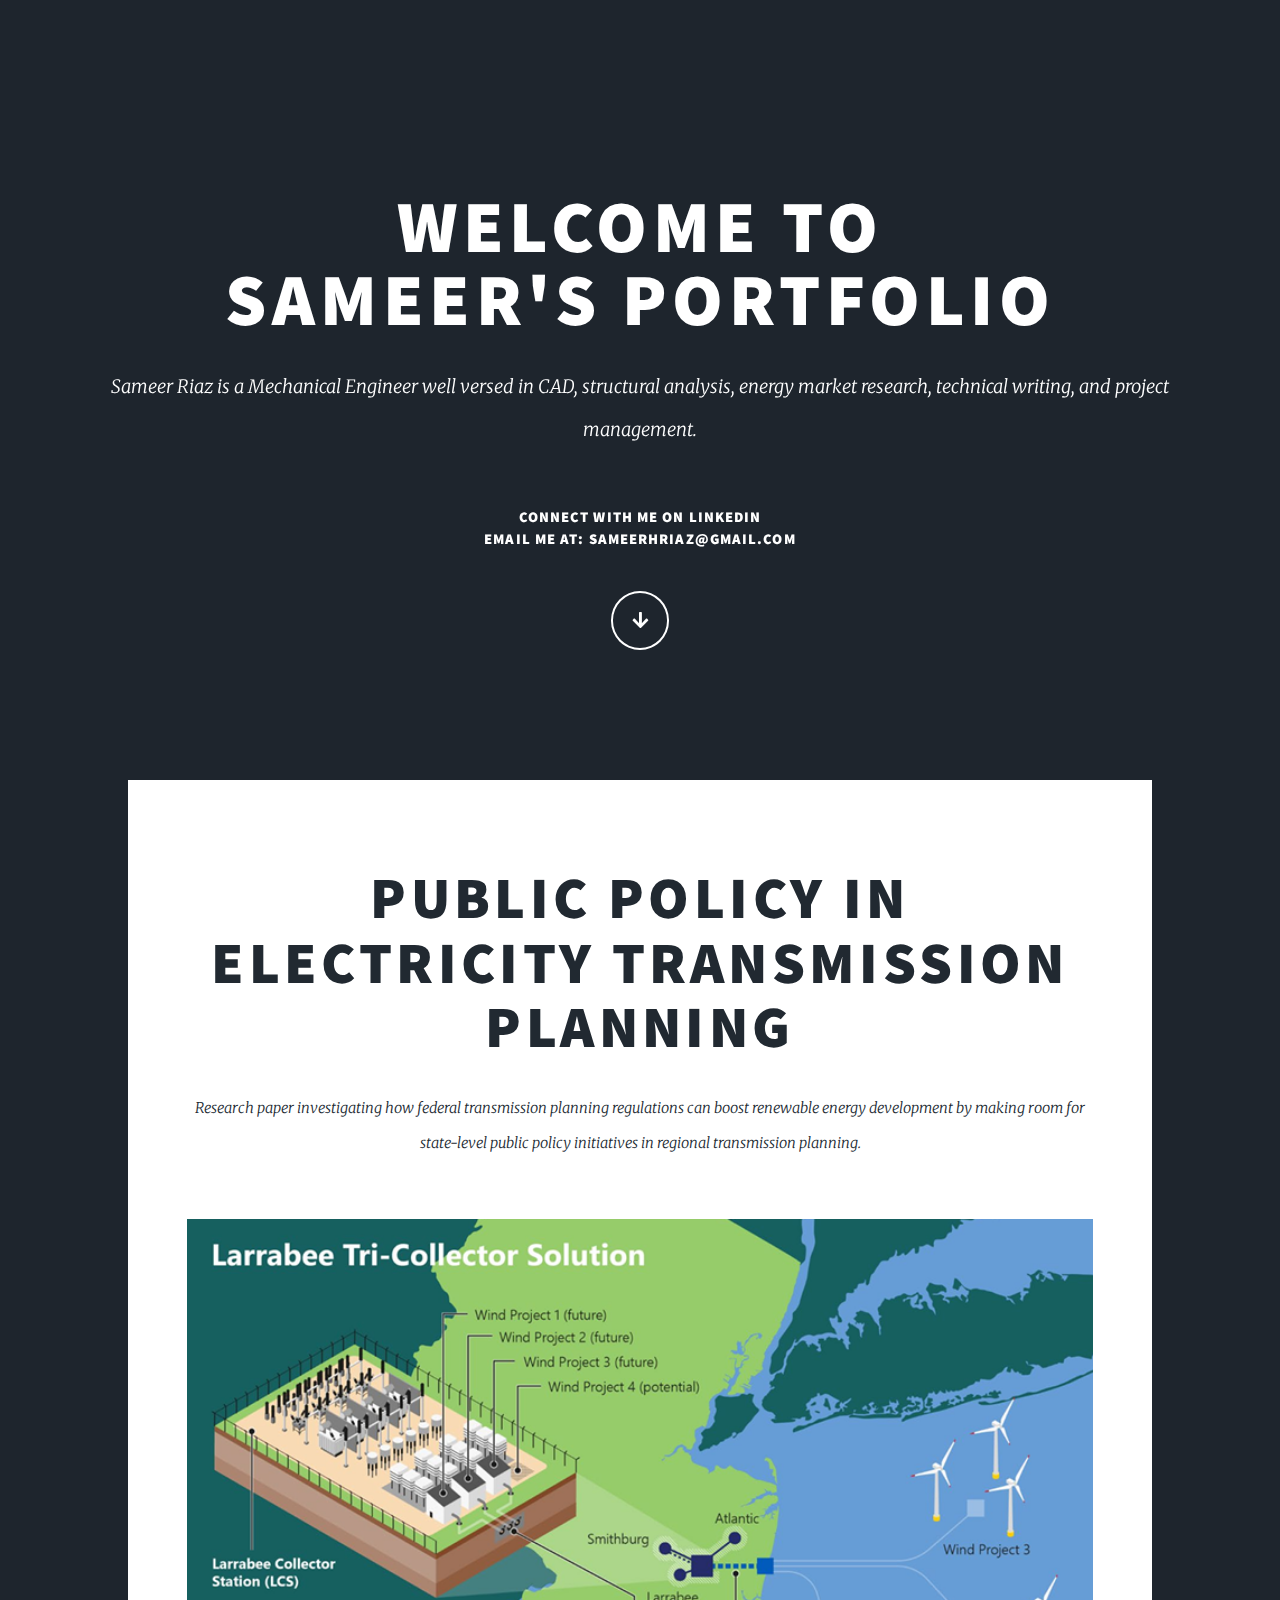
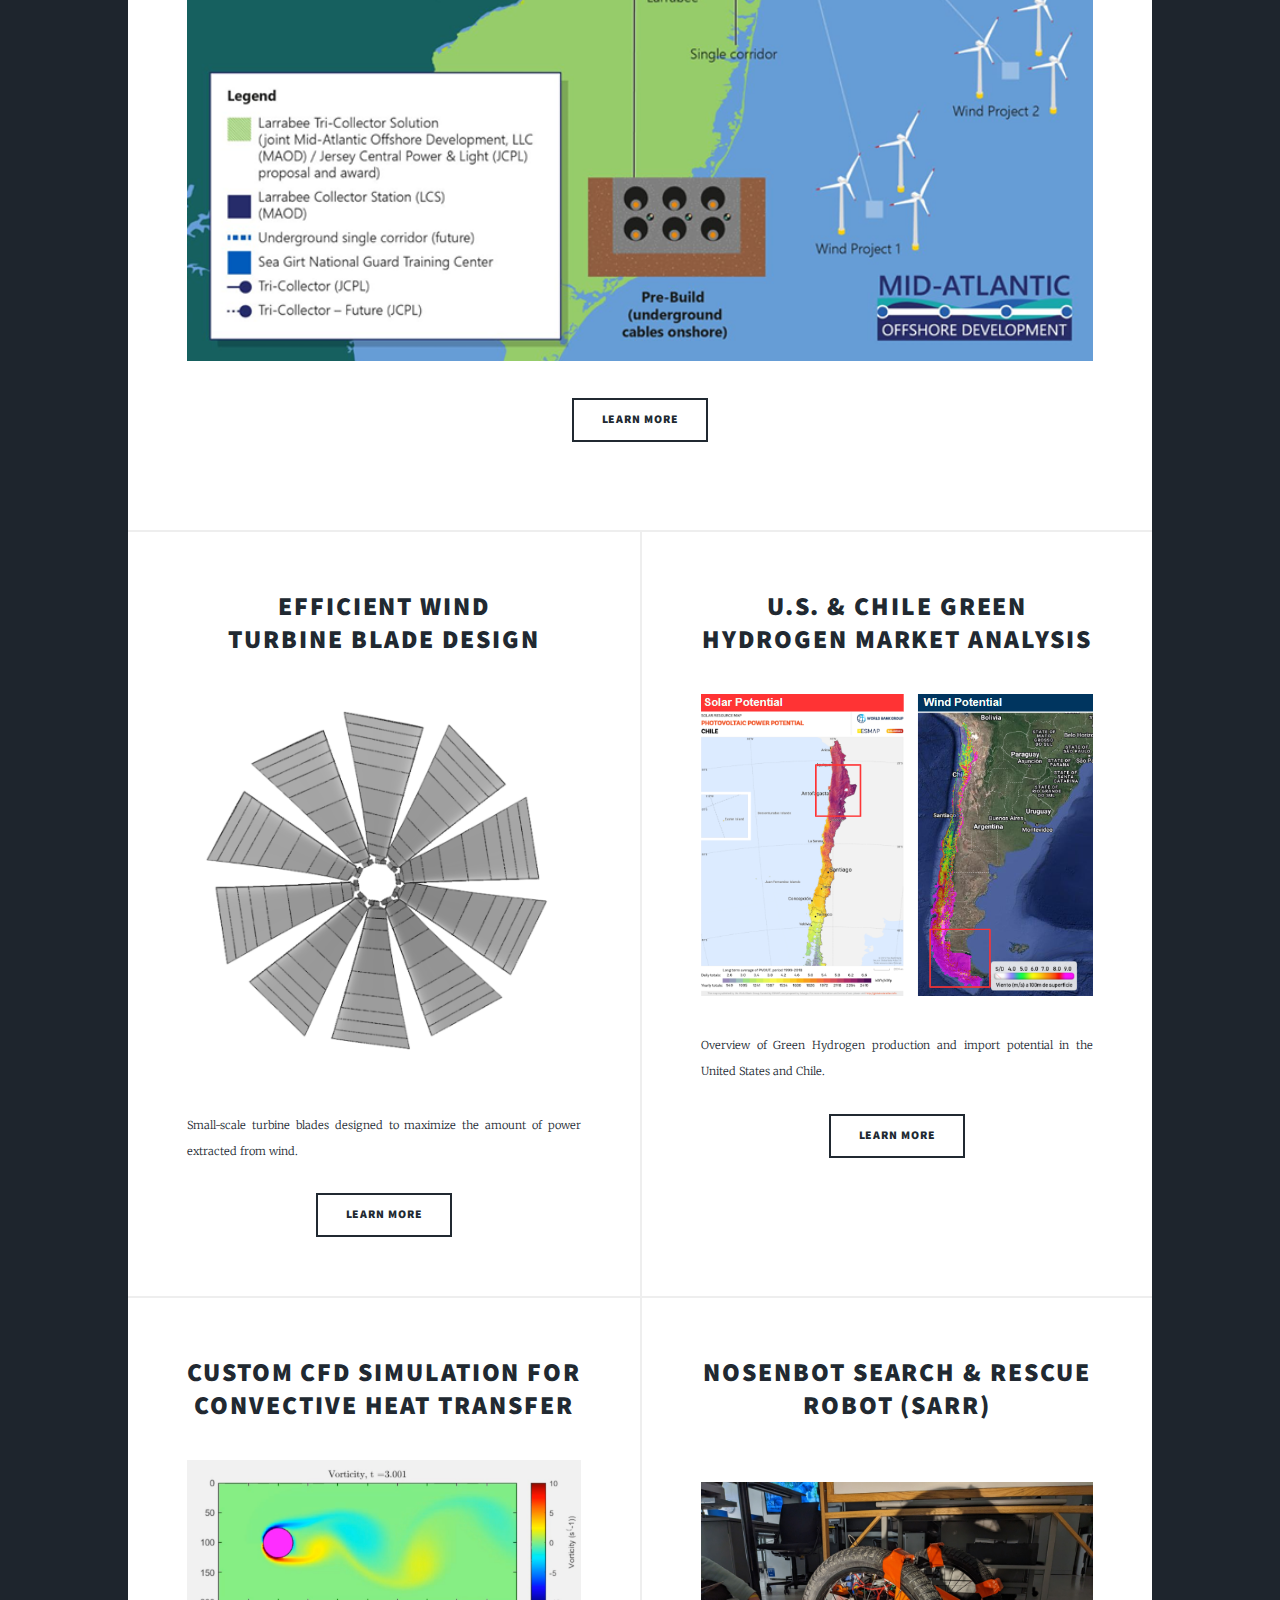
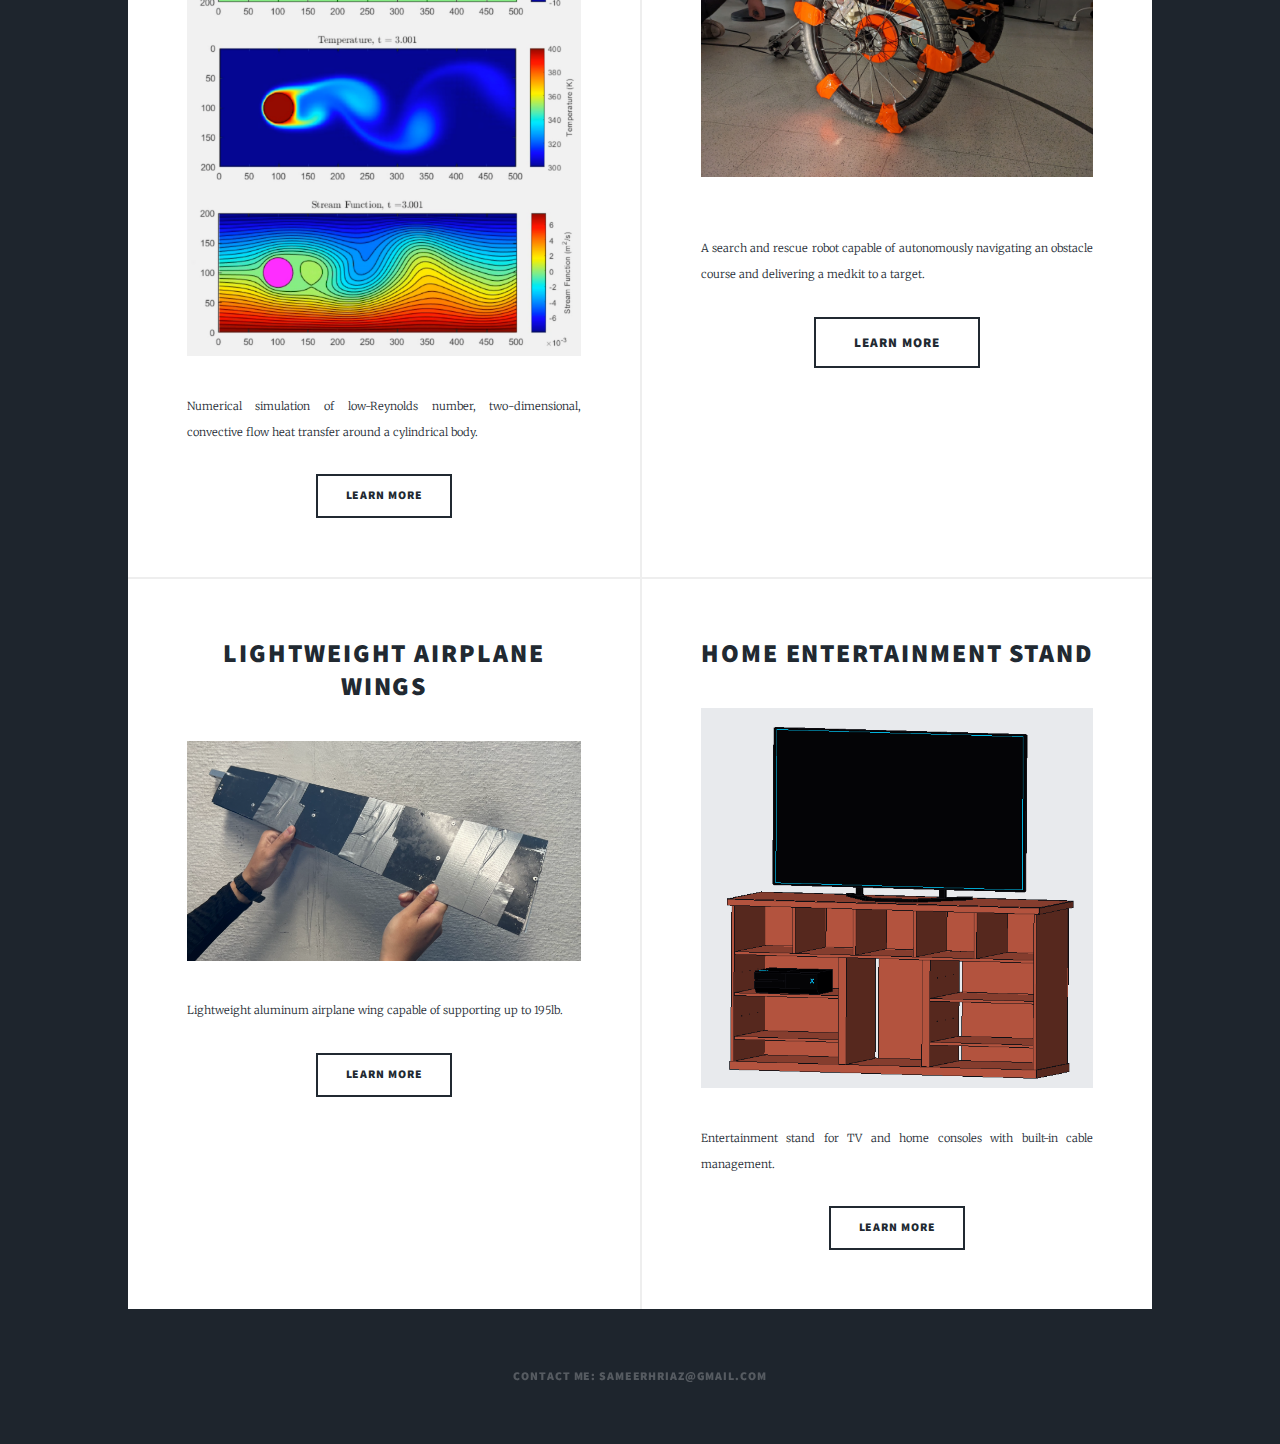
==== commit 3e10624e: "removed duplicate turbine post" ====
--- a/index.html
+++ b/index.html
@@ -129,17 +129,7 @@
 													</ul>
 												</article>
 				
-												<article>
-													<header>
-														<h2><a href="turbine.html">Efficient Wind<br />
-														Turbine Blade Design</a></h2>
-													</header>
-													<a href="turbine.html" class="image fit"><img src="Wind Turbine\turbine3.png" alt="" /></a>
-													<p>Small-scale turbine blades designed to maximize the amount of power extracted from wind.</p>
-													<ul class="actions special">
-														<li><a href="turbine.html" class="button">Learn More</a></li>
-													</ul>
-												</article>
+			
 				
 												<article>
 													<header>
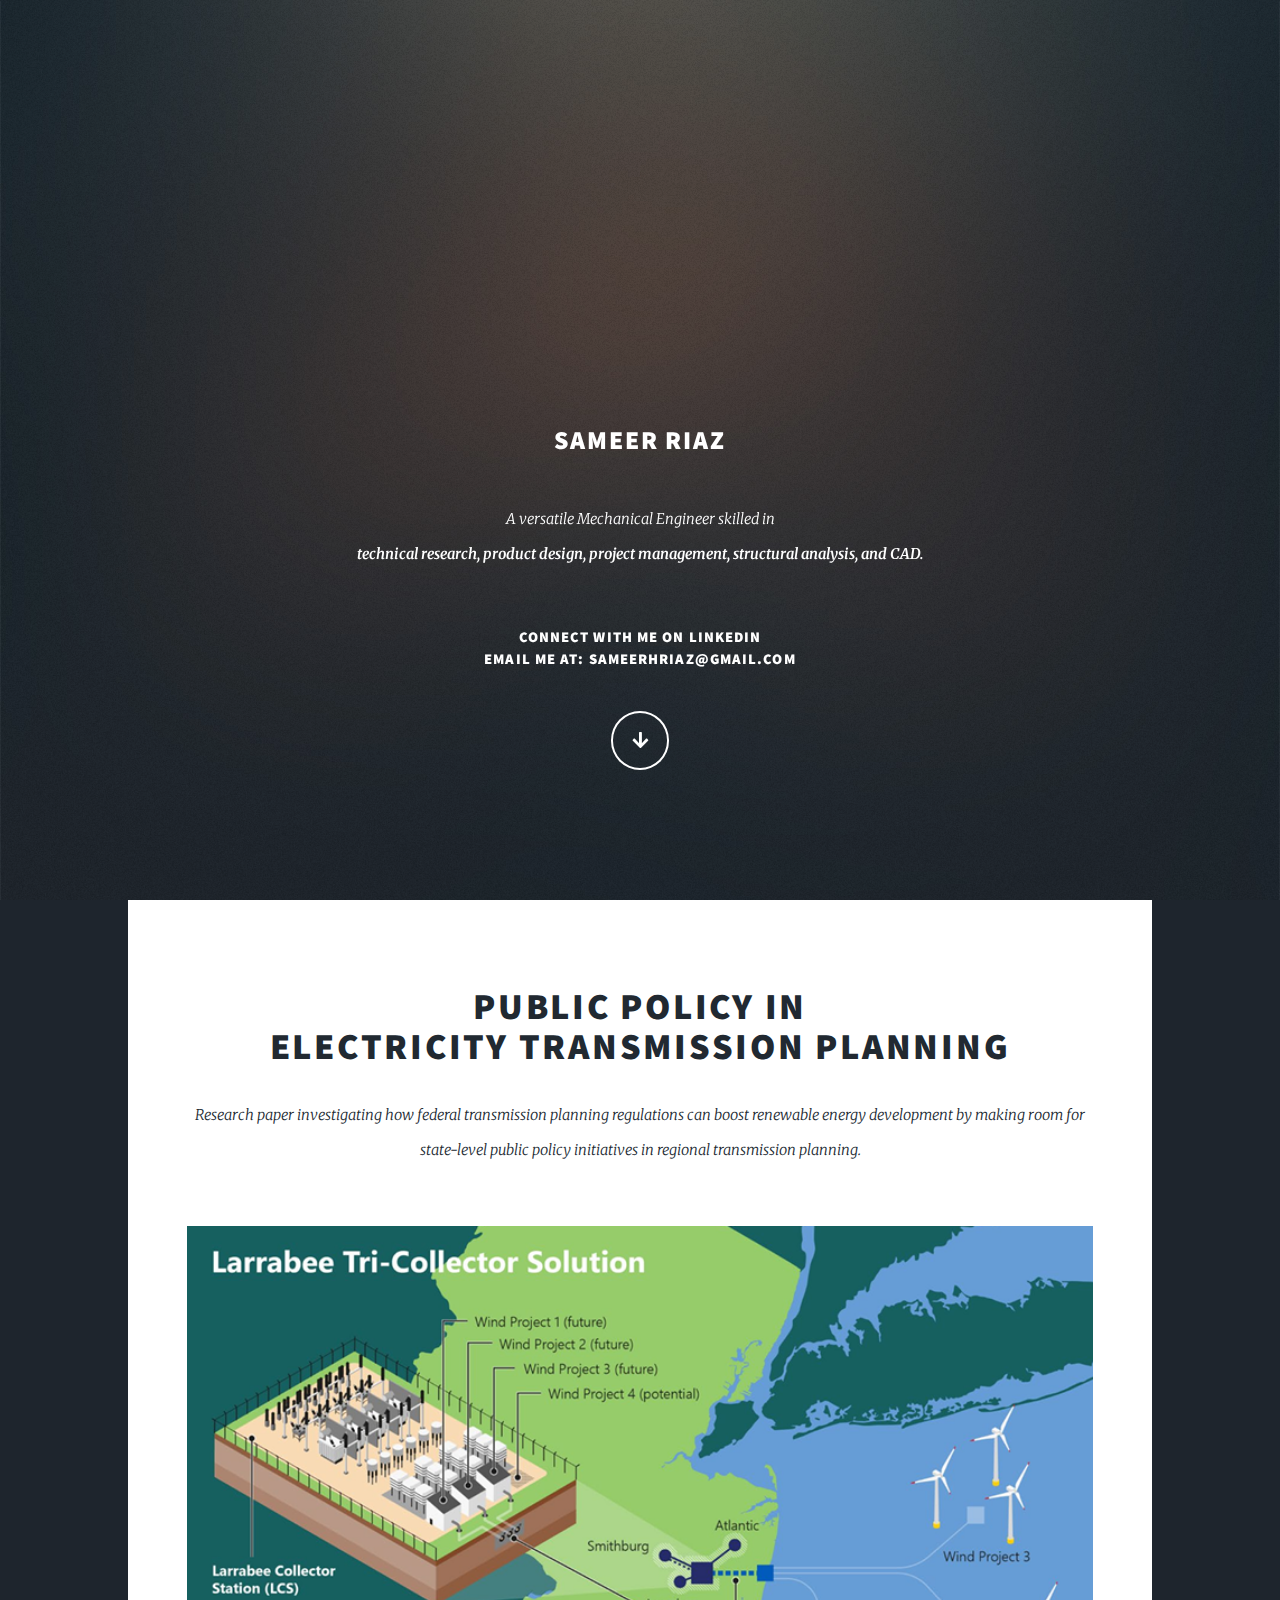
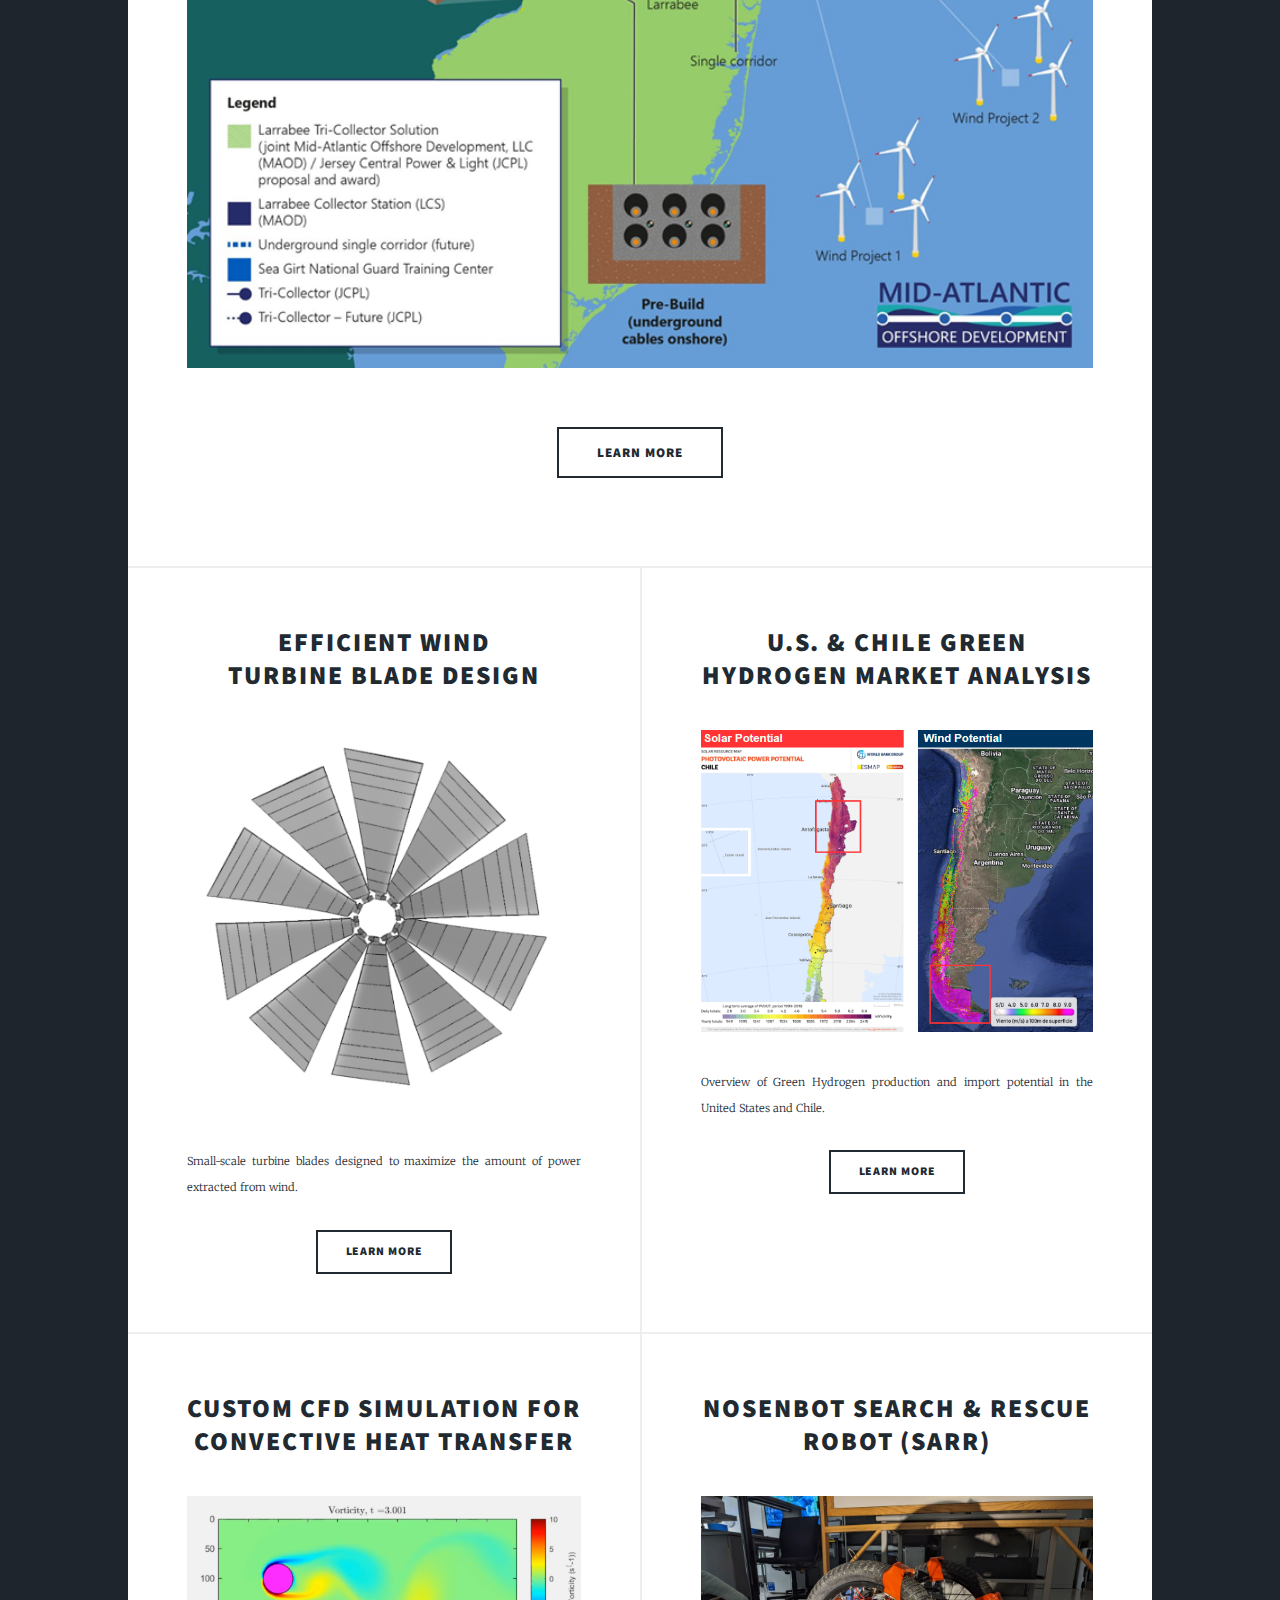
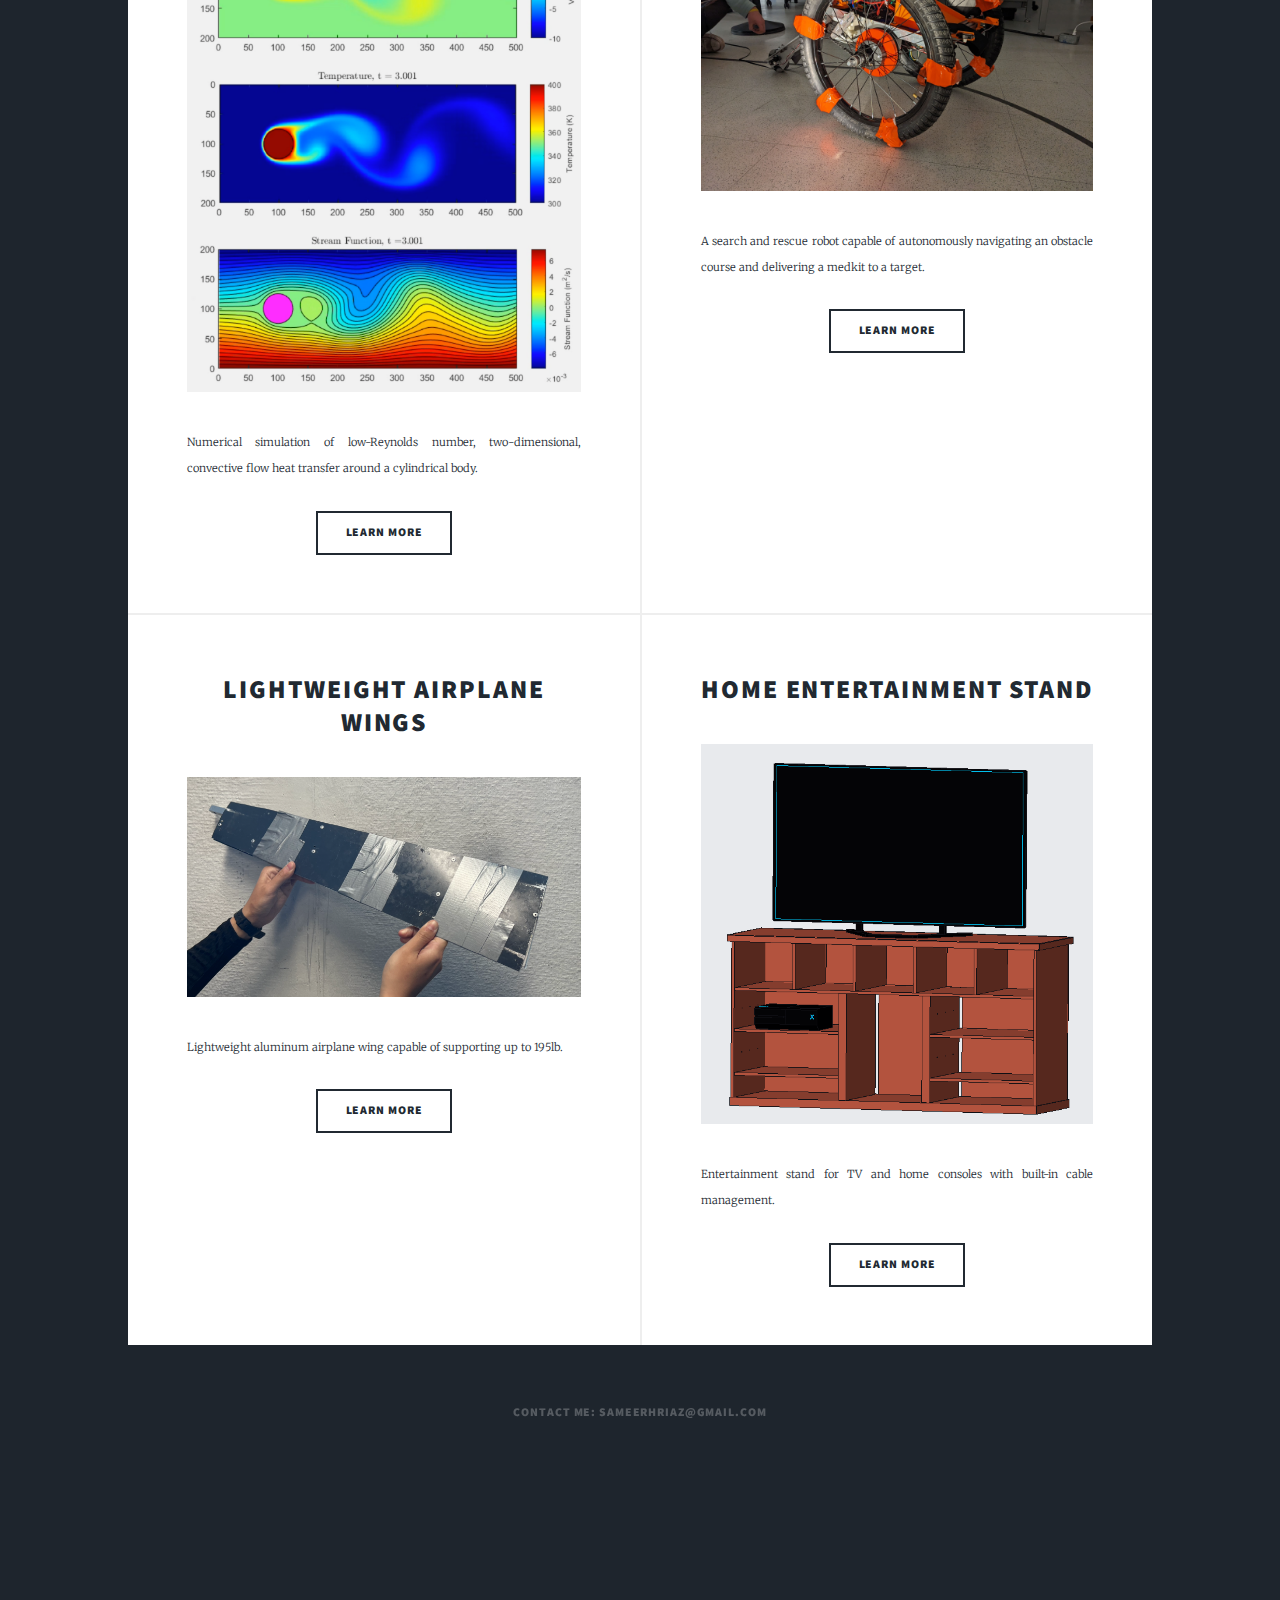
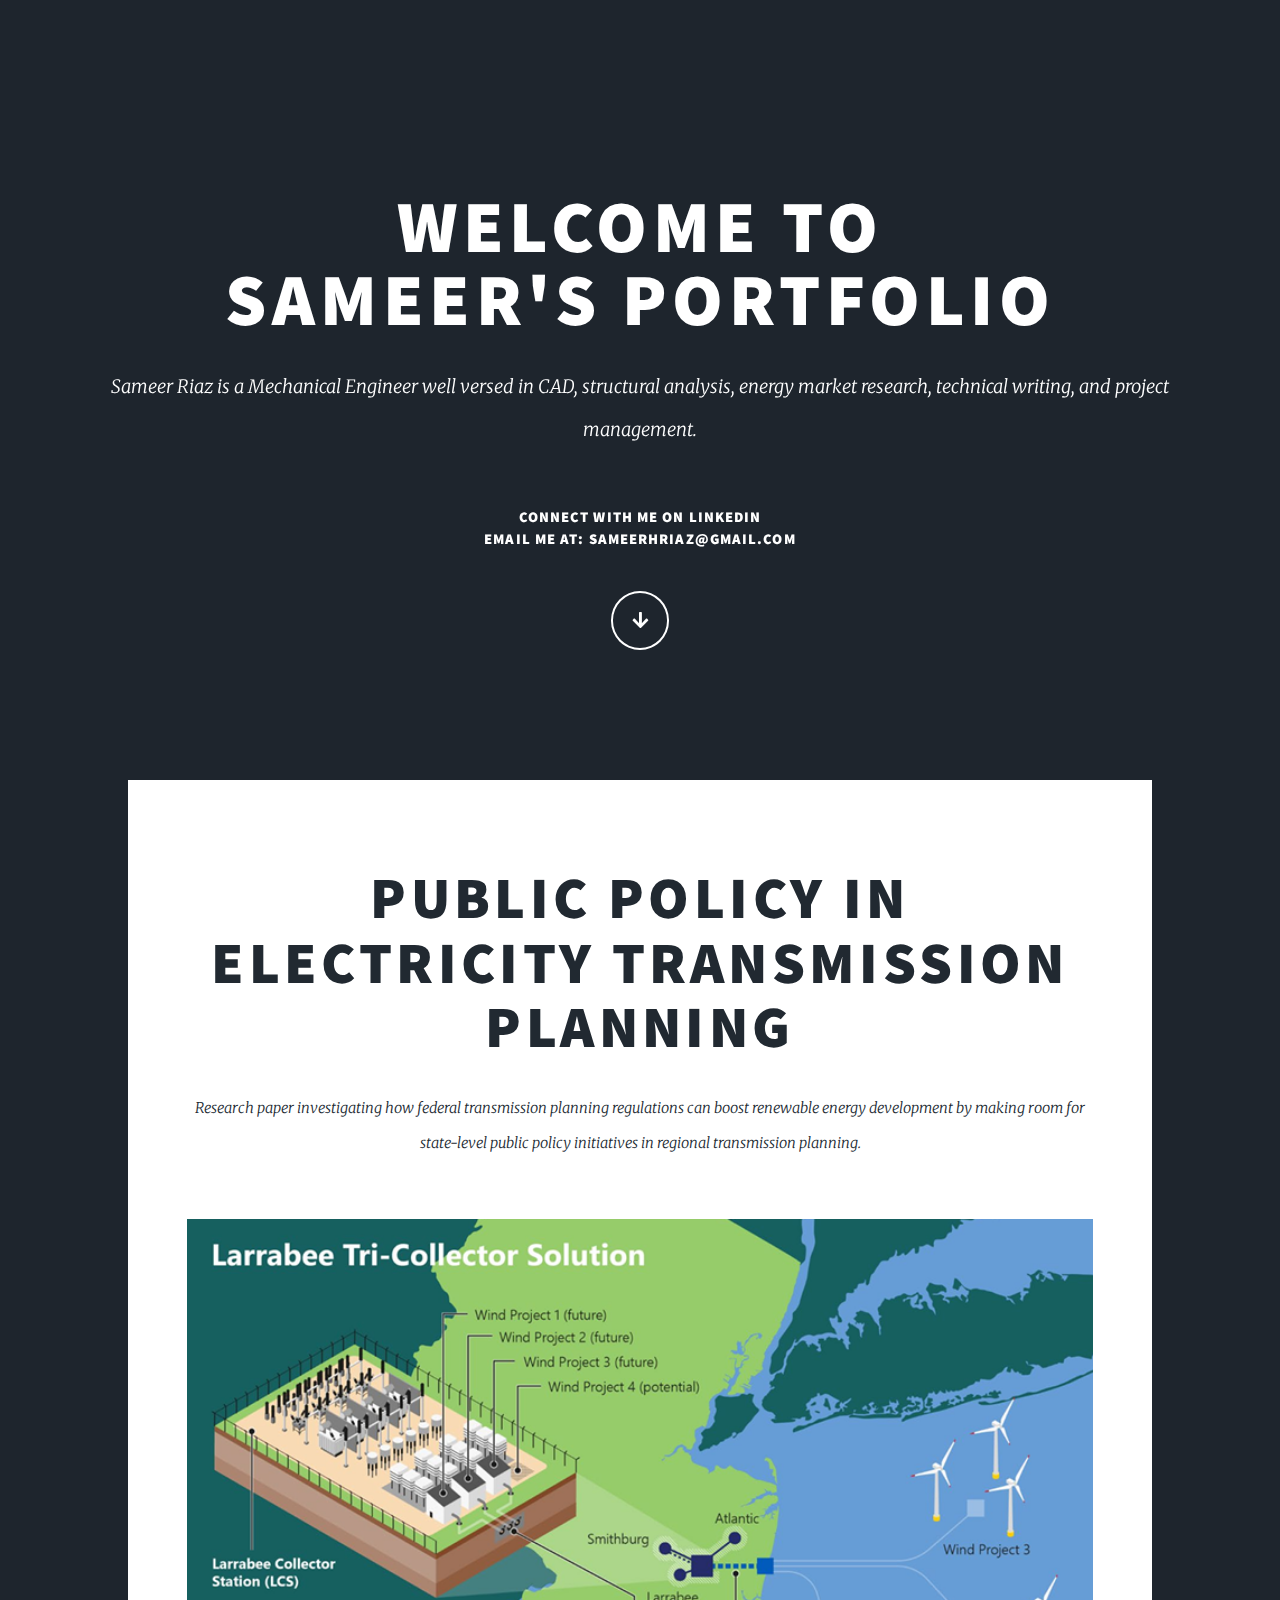
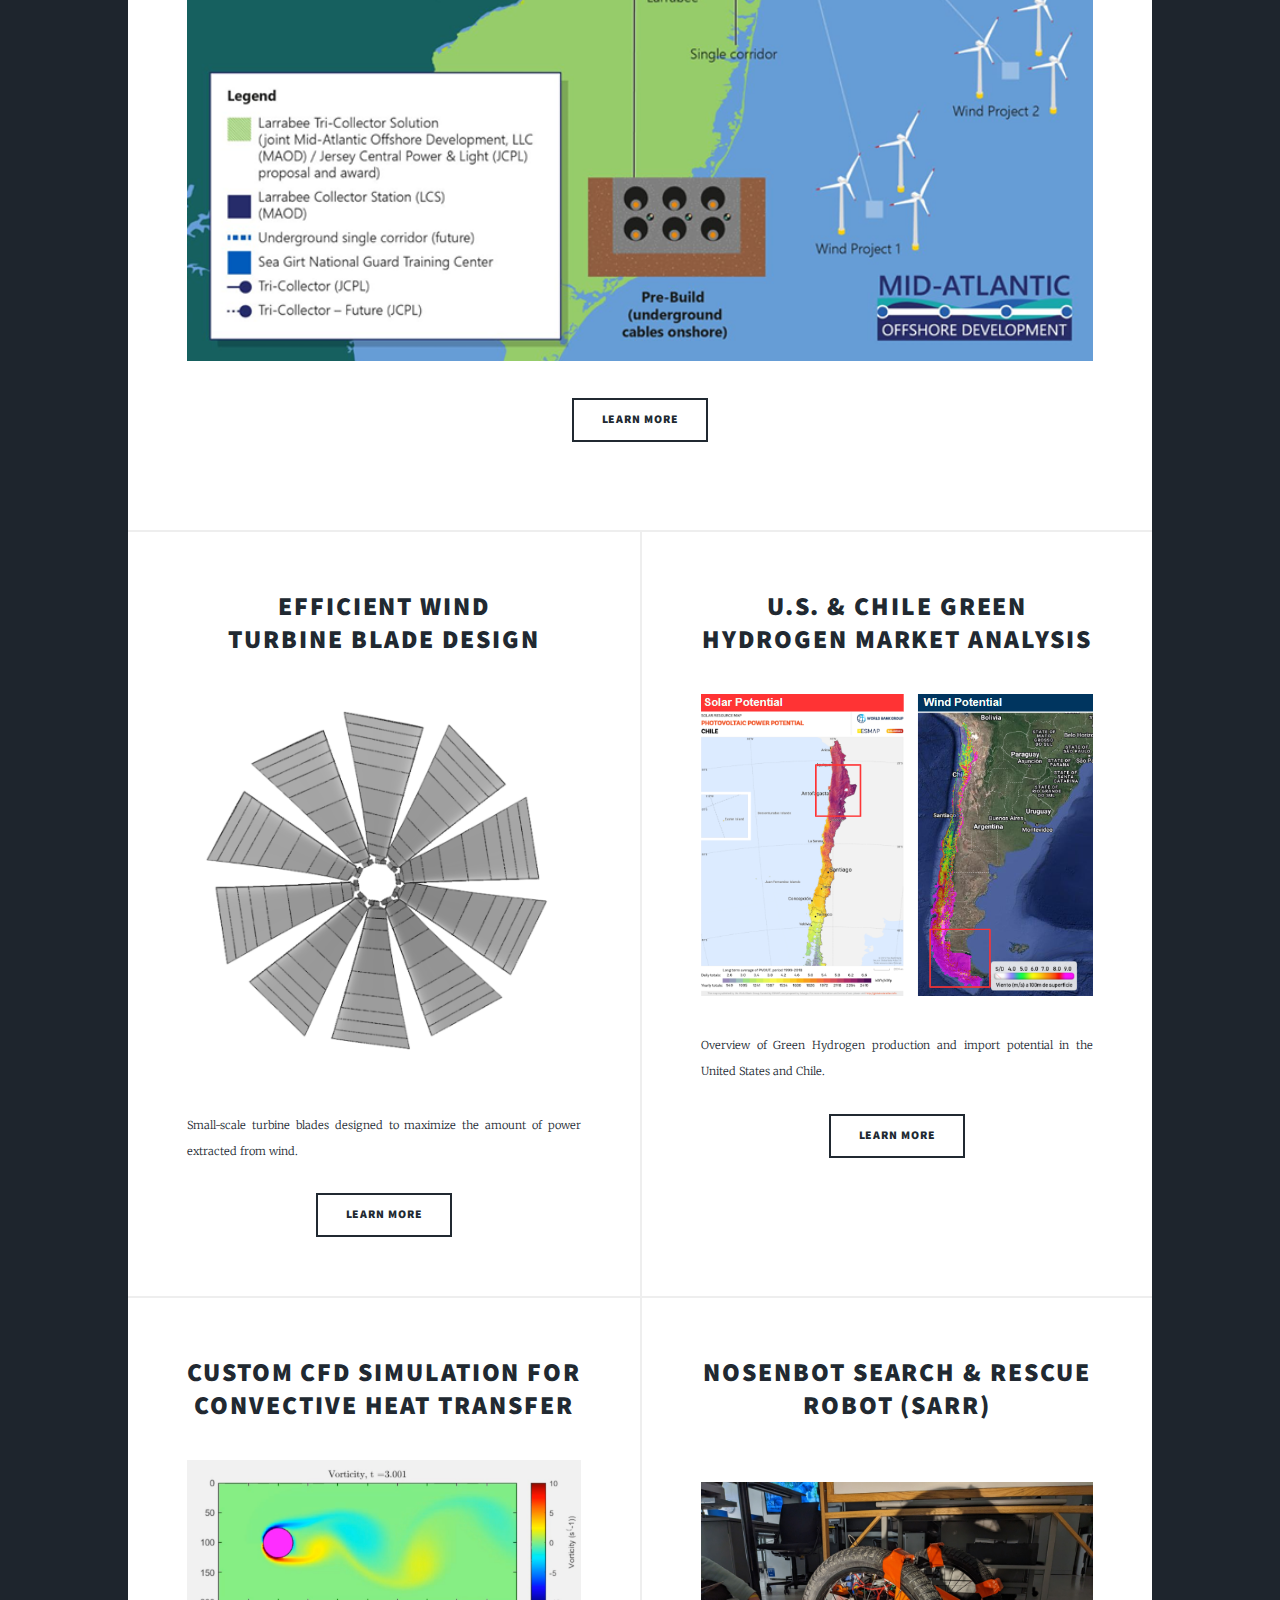
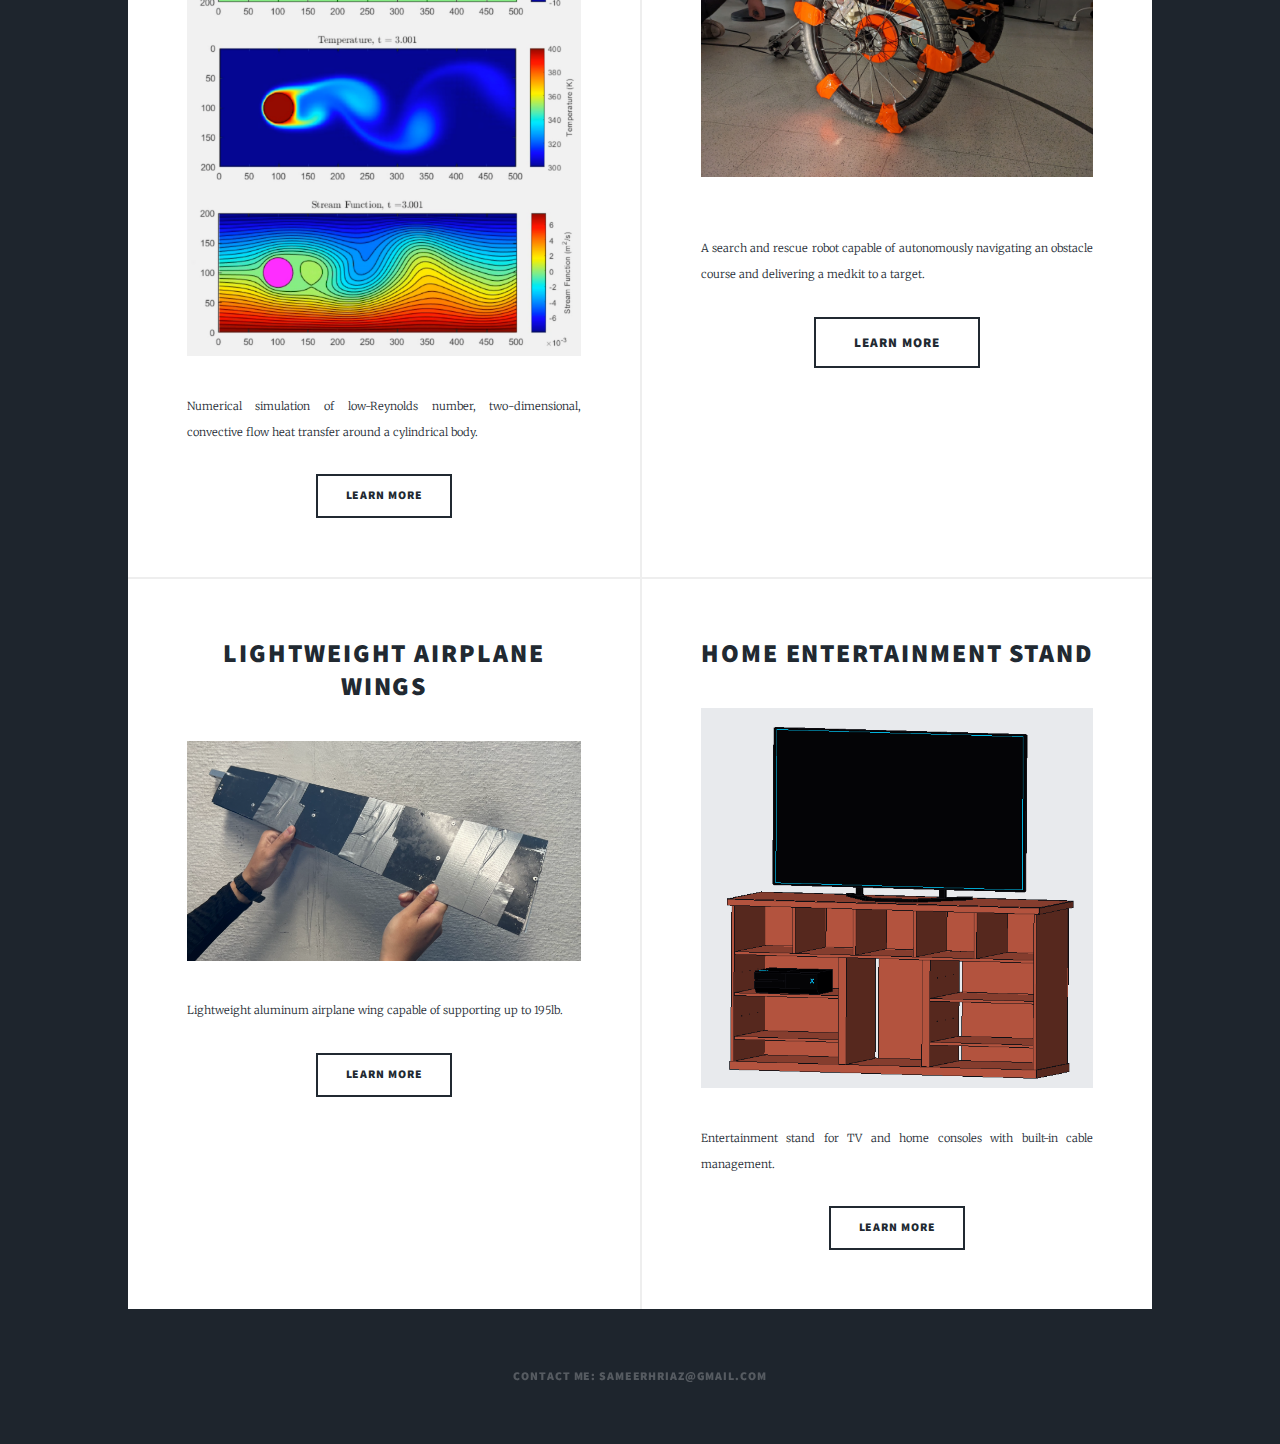
==== commit 0a5886b9: "added my name back to top of page" ====
--- a/index.html
+++ b/index.html
@@ -47,6 +47,7 @@
 				
 								<!-- Intro -->
 									<div id="intro">
+										<p><h2>Sameer Riaz</p></h2>
 										<p style="font-size: 1rem">  A versatile Mechanical Engineer skilled in <br /> <b><strong><em></em> technical research, product design, project management, structural analysis, and CAD. </b></strong></em></p>
 										<p><h4><a href="https://www.linkedin.com/in/samhriaz/">Connect with me on LinkedIn</a><br />
 										Email me at: sameerhriaz@gmail.com</p></h4>
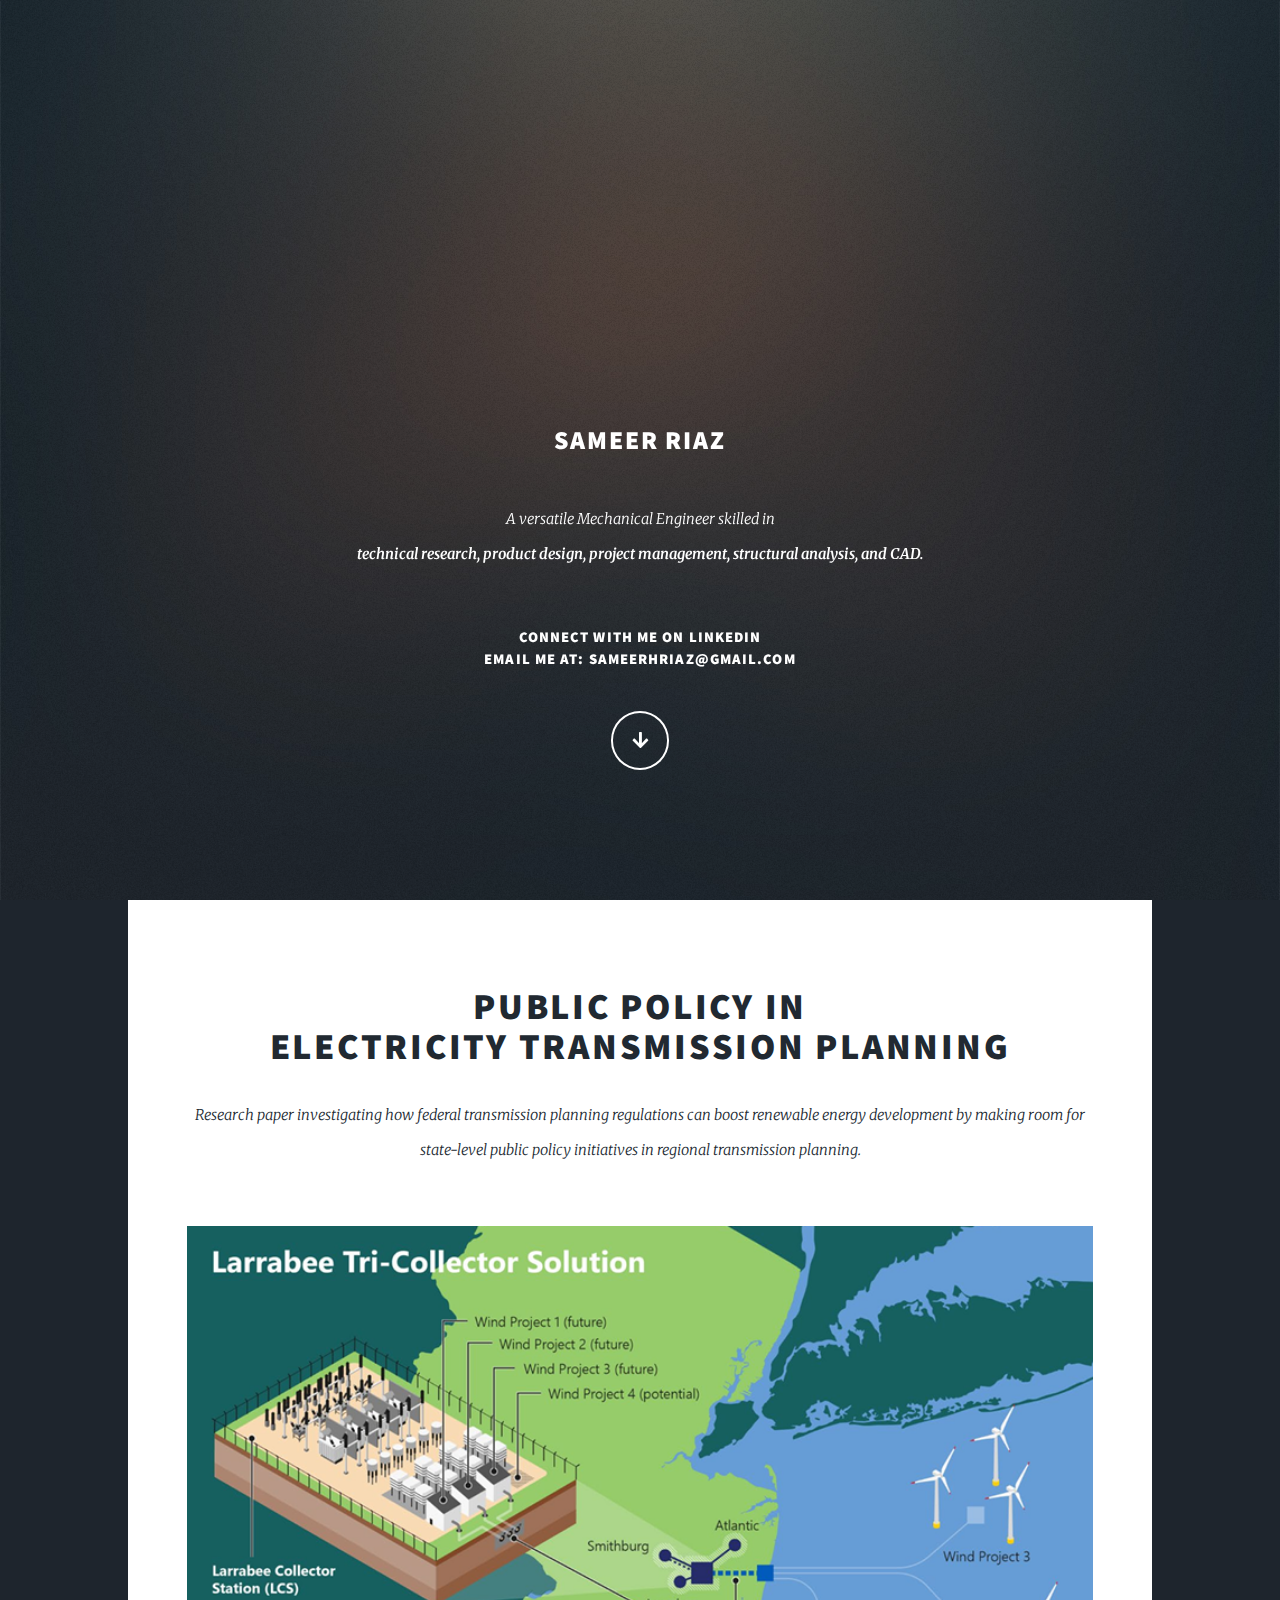
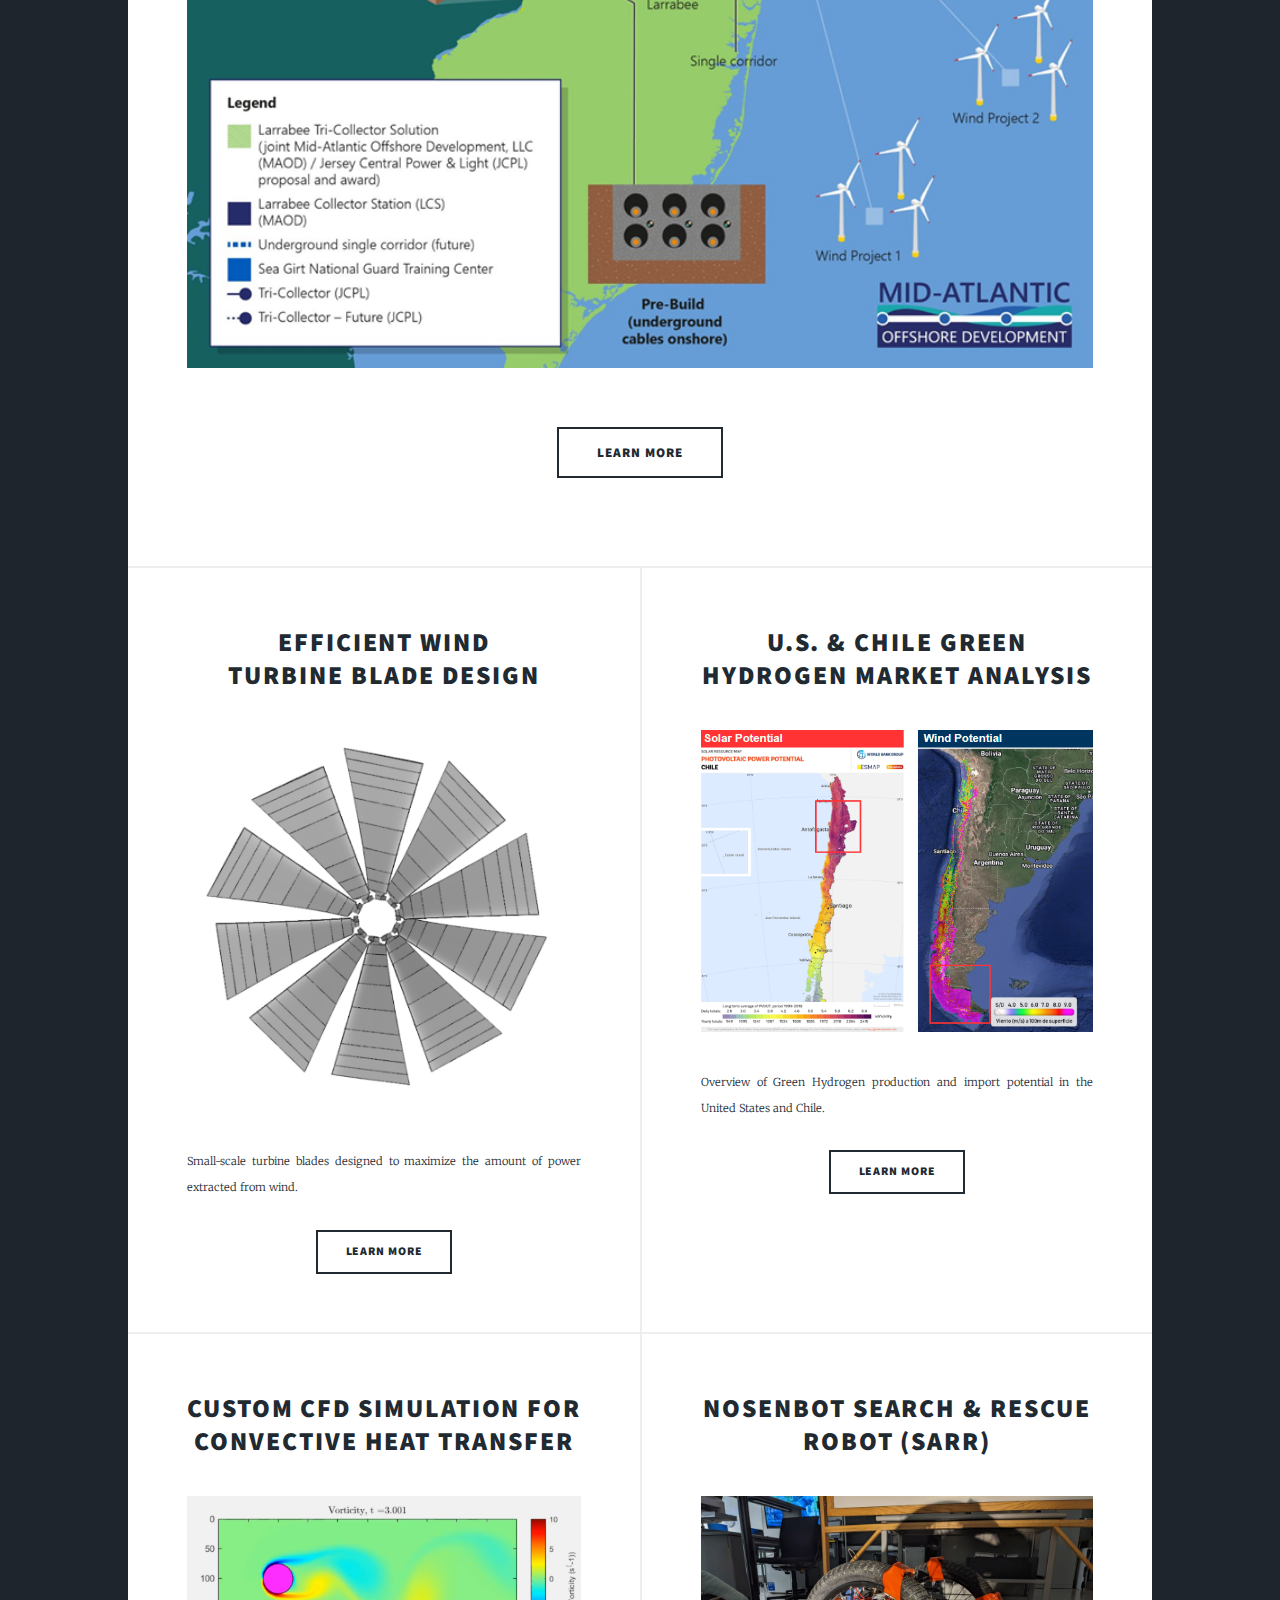
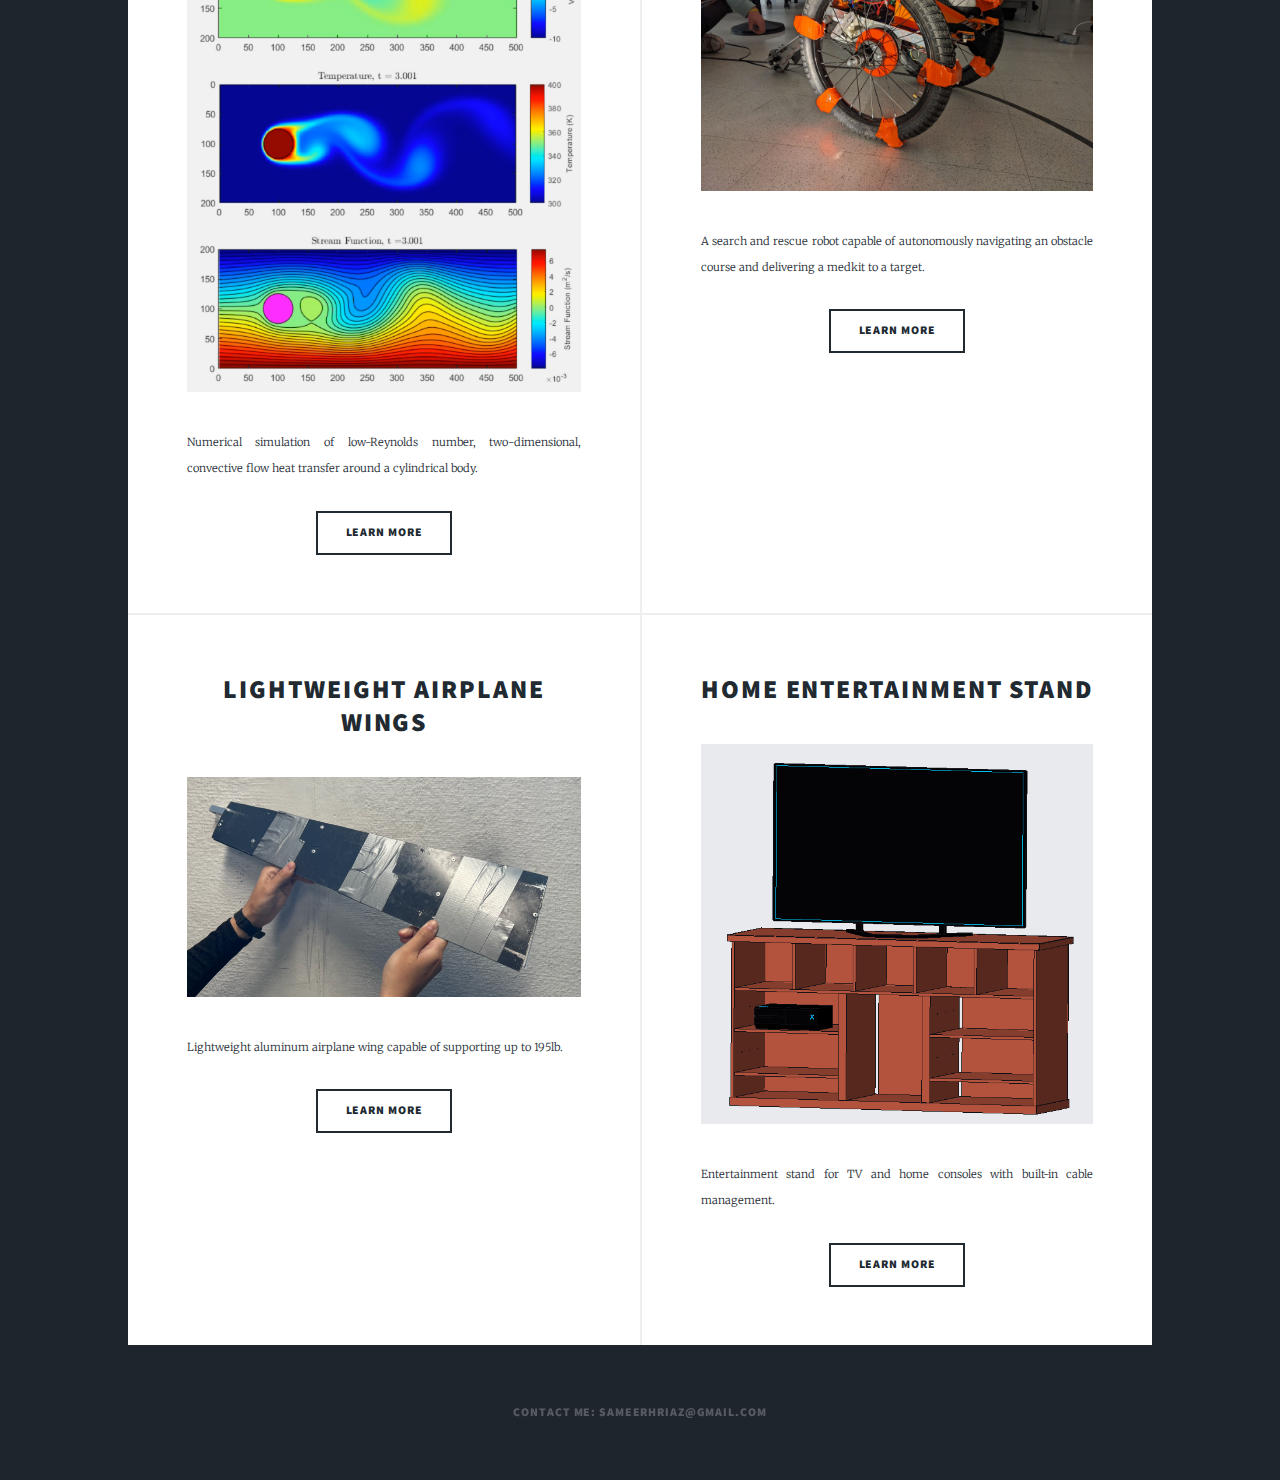
==== commit eb9ef913: "duplicate pages" ====
--- a/index.html
+++ b/index.html
@@ -185,127 +185,4 @@
 							<script src="assets/js/main.js"></script>
 				
 					</body>
-				</html>
-				<!-- Intro -->
-					<div id="intro">
-						<h1>Welcome To <br /> Sameer's
-						 Portfolio</h1>
-						<p>Sameer Riaz is a Mechanical Engineer well versed in CAD, structural analysis, energy market research, technical writing, and project management.</p>
-						<p><h4><a href="https://www.linkedin.com/in/samhriaz/">Connect with me on LinkedIn</a><br />
-						Email me at: sameerhriaz@gmail.com</p></h4>
-						<ul class="actions">
-							<li><a href="#header" class="button icon solid solo fa-arrow-down scrolly">Continue</a></li>
-						</ul>
-					</div>
-
-				<!-- Header -->
-					<header id="header">
-						<a class="logo">Projects</a>
-					</header>
-
-				<!-- Main -->
-					<div id="main">
-
-						<!-- Featured Post -->
-							<article class="post featured">
-								<header class="major">
-									<h2><a href="https://drive.google.com/file/d/1Tl2af1M7YLUPrc9BjsUrEQ6eTApBt-nM/view?usp=sharing" target="_blank" rel="noopener noreferrer">Public Policy in<br />
-									 Electricity Transmission Planning</a></h2>
-									 <p>Research paper investigating how federal transmission planning regulations can boost renewable energy development by making room for state-level public policy initiatives in regional transmission planning.</p>
-								</header>
-								<a href="https://drive.google.com/file/d/1Tl2af1M7YLUPrc9BjsUrEQ6eTApBt-nM/view?usp=sharing" target="_blank" rel="noopener noreferrer" class="image fit"><img src="WritingImages\larrabeetricollector.png" alt="" /></a>
-								<ul class="actions special">
-									<li><a href="https://drive.google.com/file/d/1Tl2af1M7YLUPrc9BjsUrEQ6eTApBt-nM/view?usp=sharing" target="_blank" rel="noopener noreferrer" class="button">Learn More</a></li>
-								</ul>
-							</article>
-						<!-- Posts -->
-							<section class="posts">
-								<article>
-									<header>
-										<h2><a href="turbine.html">Efficient Wind<br />
-										Turbine Blade Design</a></h2>
-									</header>
-									<a href="turbine.html" class="image fit"><img src="Wind Turbine\turbine3.png" alt="" /></a>
-									<p>Small-scale turbine blades designed to maximize the amount of power extracted from wind.</p>
-									<ul class="actions special">
-										<li><a href="turbine.html" class="button">Learn More</a></li>
-									</ul>
-								</article>
-
-								<article>
-									<header>
-										<h2><a href="https://docs.google.com/presentation/d/1AnONL0l7-NaIooQJSm4rcOBH15n_qnAh/edit?usp=sharing&ouid=103010980033781130937&rtpof=true&sd=true" target="_blank" rel="noopener noreferrer">U.S. & Chile Green Hydrogen Market Analysis<br />
-										</a></h2>
-									</header>
-									<a href="https://docs.google.com/presentation/d/1AnONL0l7-NaIooQJSm4rcOBH15n_qnAh/edit?usp=sharing&ouid=103010980033781130937&rtpof=true&sd=true" target="_blank" rel="noopener noreferrer" class="image fit"><img src="WritingImages\ChileRegions.png" alt="" /></a>
-									<p>Overview of Green Hydrogen production and import potential in the United States and Chile.</p>
-									<ul class="actions special">
-										<li><a href="https://docs.google.com/presentation/d/1AnONL0l7-NaIooQJSm4rcOBH15n_qnAh/edit?usp=sharing&ouid=103010980033781130937&rtpof=true&sd=true" target="_blank" rel="noopener noreferrer" class="button">Learn More</a></li>
-									</ul>
-								</article>
-								<article>
-									<header>
-										<h2><a href="CFD.html">Custom CFD Simulation For Convective Heat Transfer </h2>
-									</header>
-									<a href="CFD.html" class="image fit"><img src="Heat Transfer CFD\normal2.png" alt="" /></a>
-									<p>Numerical simulation of low-Reynolds number, two-dimensional, convective flow heat transfer around a cylindrical body.</p>
-									<ul class="actions special">
-										<li><a href="CFD.html" class="button">Learn More</a></li>
-									</ul>
-								</article>
-								<article>
-									<header>
-										
-										<h2><a href="SaRR.html">Nosenbot Search & Rescue Robot (SaRR)</a></h2>
-									</header>
-									<a href="SaRR.html" class="image main"><img src="Nosenbot\PXL_20221215_202343019.jpg" alt="" /></a>
-									<p>A search and rescue robot capable of autonomously navigating an obstacle course and delivering a medkit to a target. </p>
-									<ul class="actions special">
-										<li><a href="SaRR.html" class="button large">Learn More</a></li>
-									</ul>
-								</article>
-								<article>
-									<header>
-										<h2><a href="wing.html">Lightweight Airplane<br />
-										Wings</a></h2>
-									</header>
-									<a href="wing.html" class="image fit"><img src="Wing\wingIsoView.png" alt="" /></a>
-									<p>Lightweight aluminum airplane wing capable of supporting up to 195lb.</p>
-									<ul class="actions special">
-										<li><a href="wing.html" class="button">Learn More</a></li>
-									</ul>
-								</article>
-								<article>
-									<header>
-										<h2><a href="HES.html">Home Entertainment Stand<br />
-										</a></h2>
-									</header>
-									<a href="HES.html" class="image fit"><img src="TV Stand\TVstand.png" alt="" /></a>
-									<p>Entertainment stand for TV and home consoles with built-in cable management.</p>
-									<ul class="actions special">
-										<li><a href="HES.html" class="button">Learn More</a></li>
-									</ul>
-								</article>
-							</section>
-
-					</div>
-
-				
-				<!-- Copyright -->
-				<div id="copyright">
-					<ul>Contact Me:  sameerhriaz@gmail.com</ul>
-				</div>
-
-			</div>
-
-		<!-- Scripts -->
-			<script src="assets/js/jquery.min.js"></script>
-			<script src="assets/js/jquery.scrollex.min.js"></script>
-			<script src="assets/js/jquery.scrolly.min.js"></script>
-			<script src="assets/js/browser.min.js"></script>
-			<script src="assets/js/breakpoints.min.js"></script>
-			<script src="assets/js/util.js"></script>
-			<script src="assets/js/main.js"></script>
-
-	</body>
-</html>+				</html>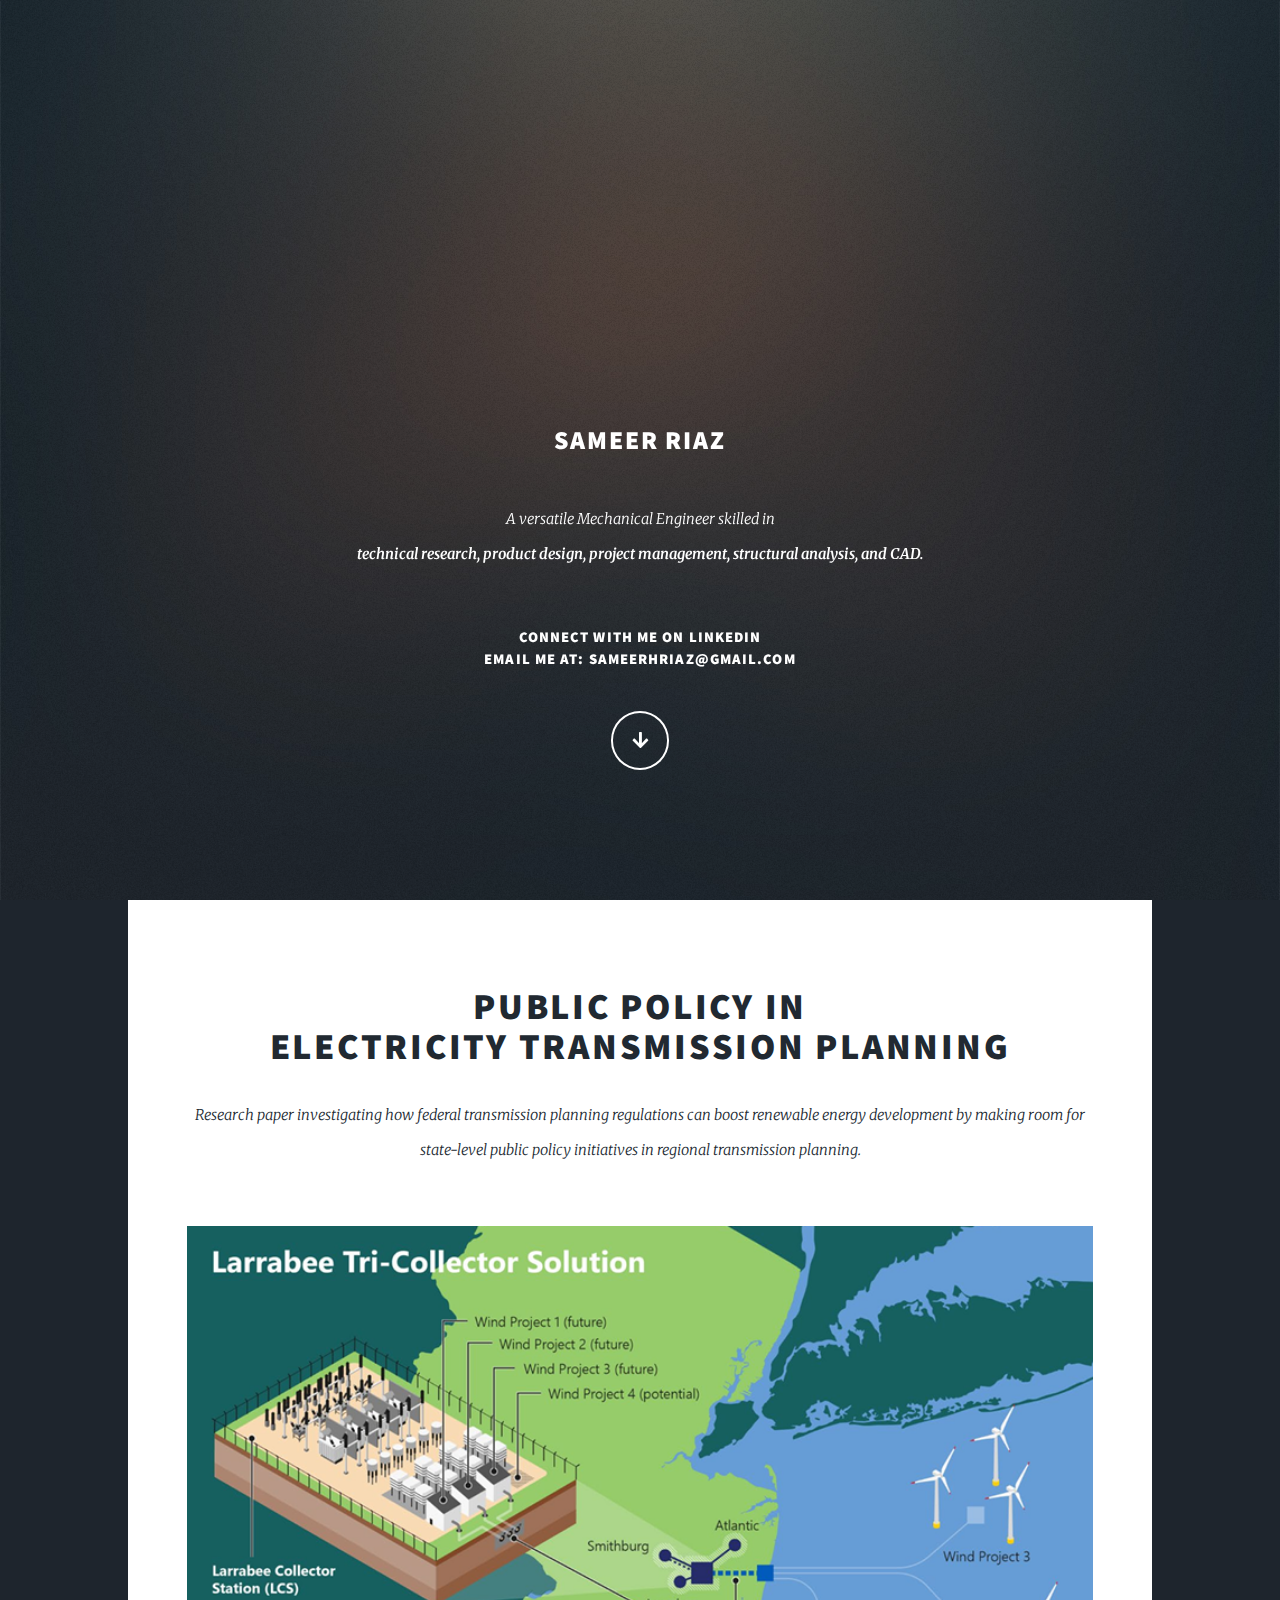
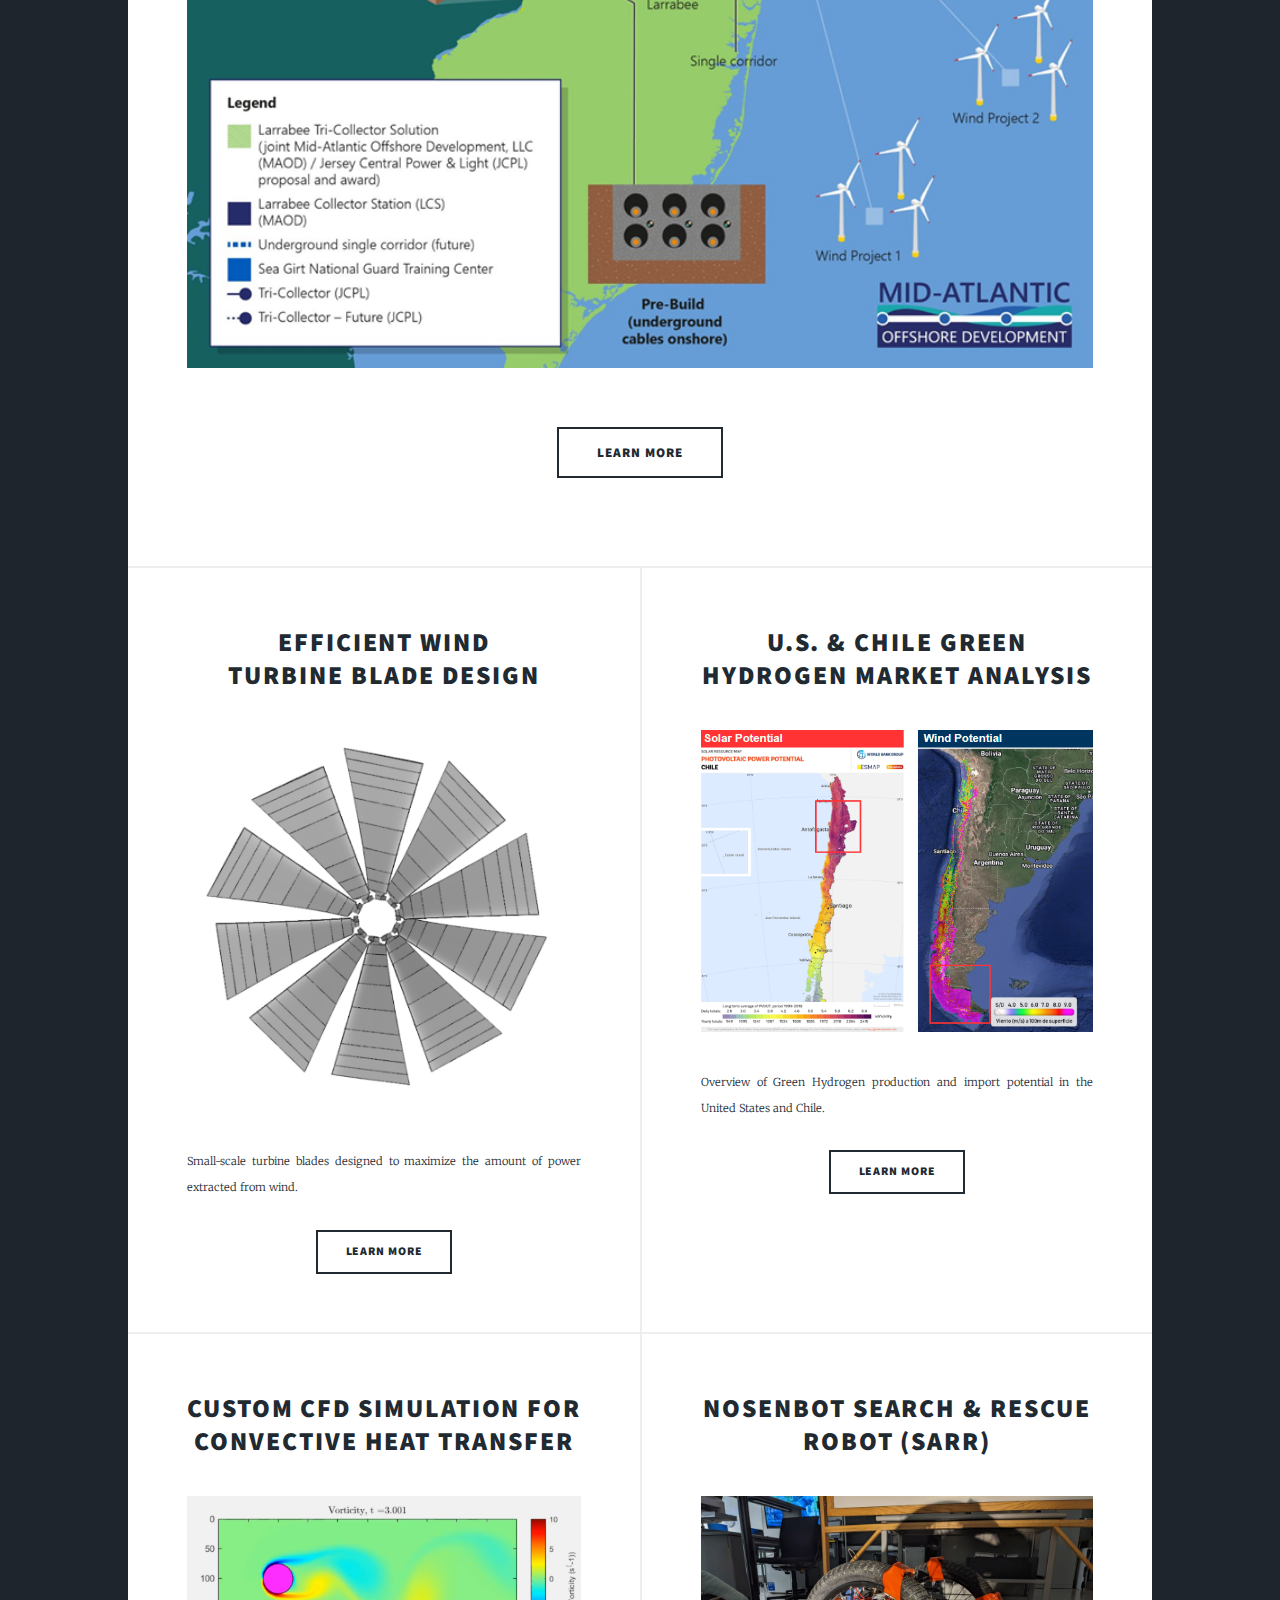
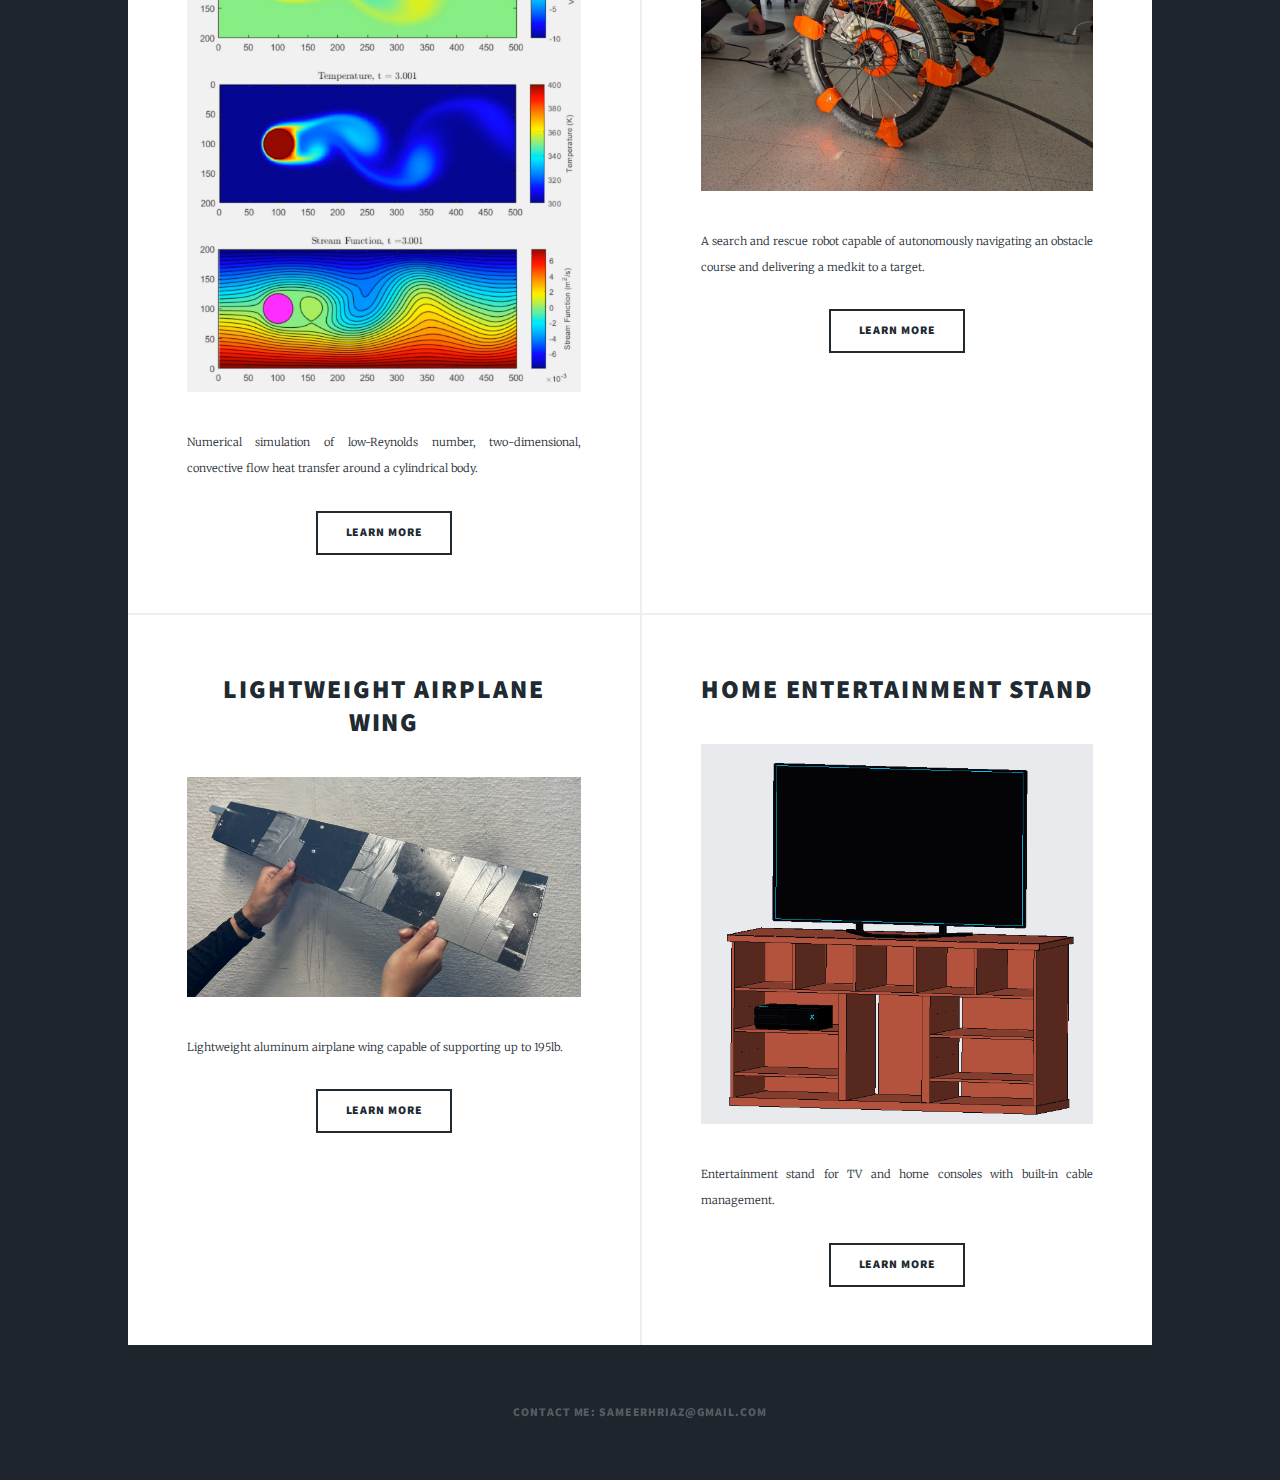
==== commit cc719e4e: "fixed some typos and headertexts" ====
--- a/index.html
+++ b/index.html
@@ -135,7 +135,7 @@
 												<article>
 													<header>
 														<h2><a href="wing.html">Lightweight Airplane<br />
-														Wings</a></h2>
+														Wing</a></h2>
 													</header>
 													<a href="wing.html" class="image fit"><img src="Wing\wingIsoView.png" alt="" /></a>
 													<p>Lightweight aluminum airplane wing capable of supporting up to 195lb.</p>
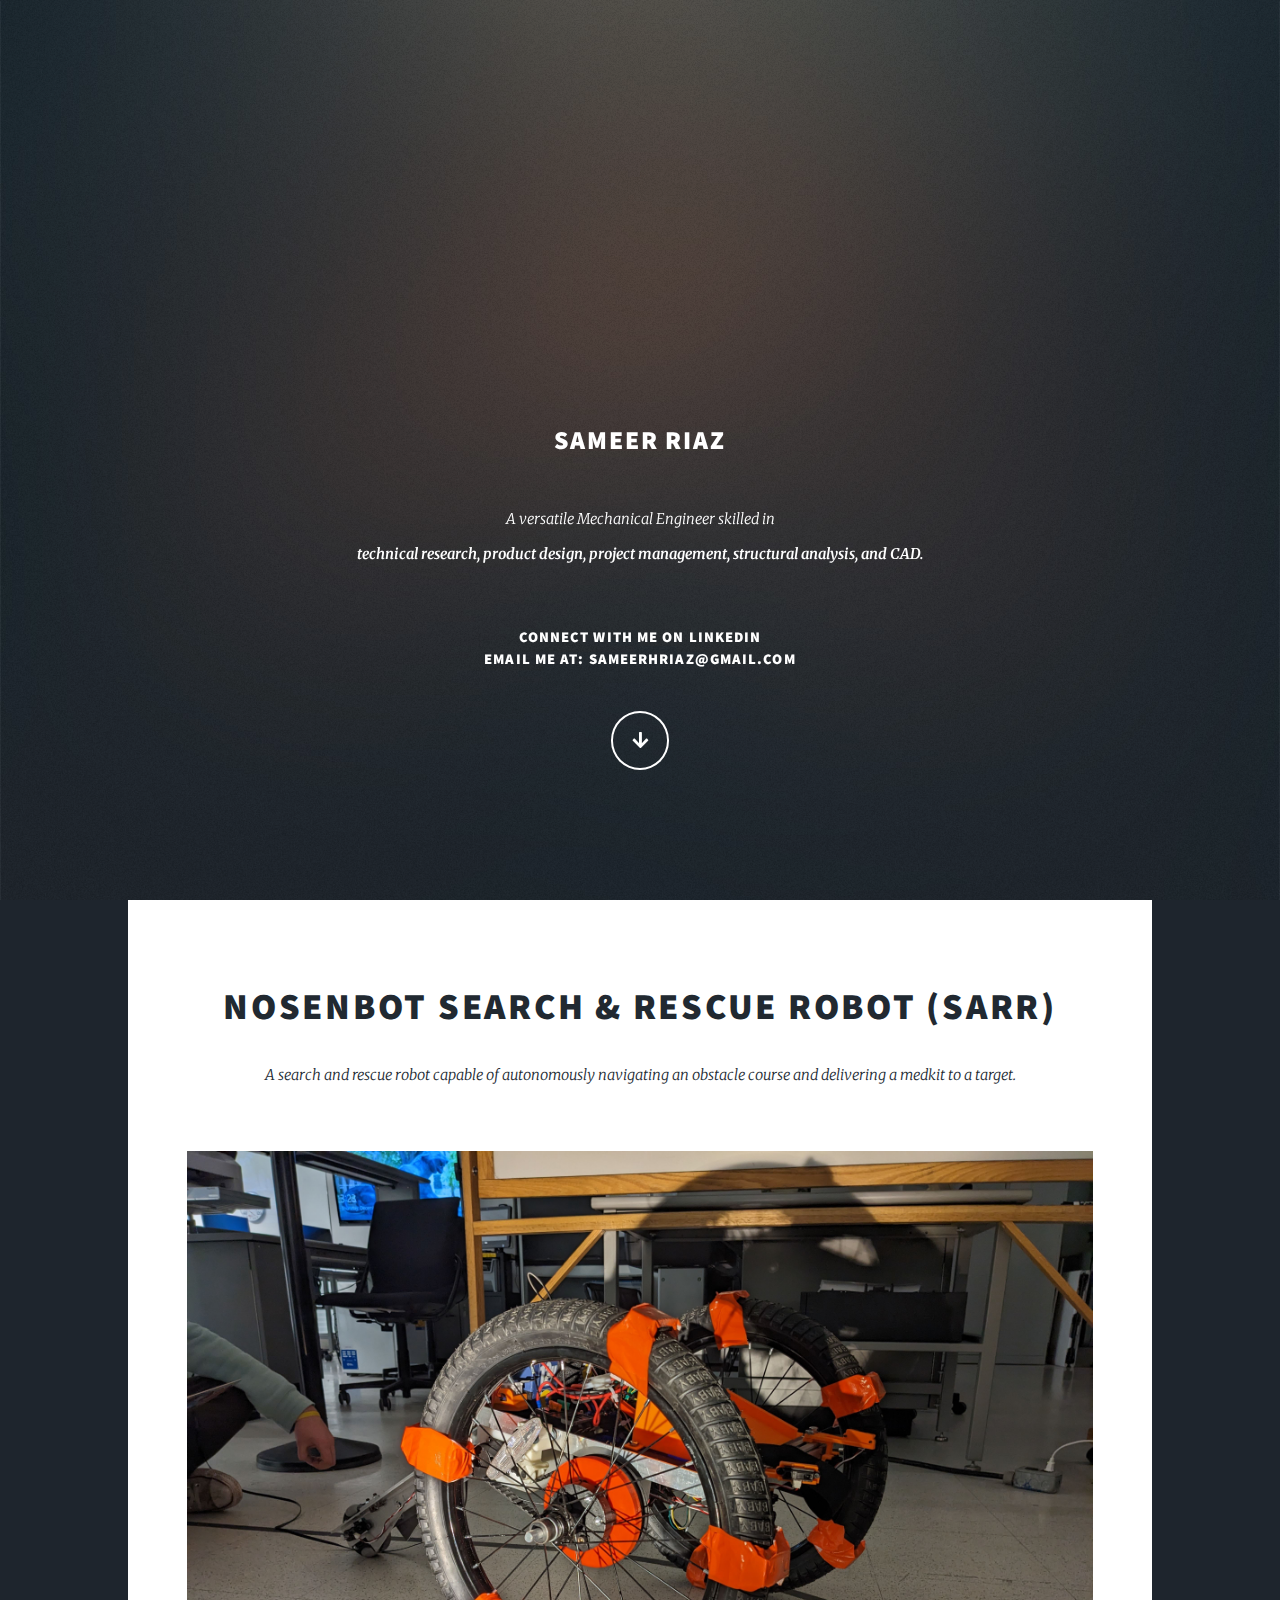
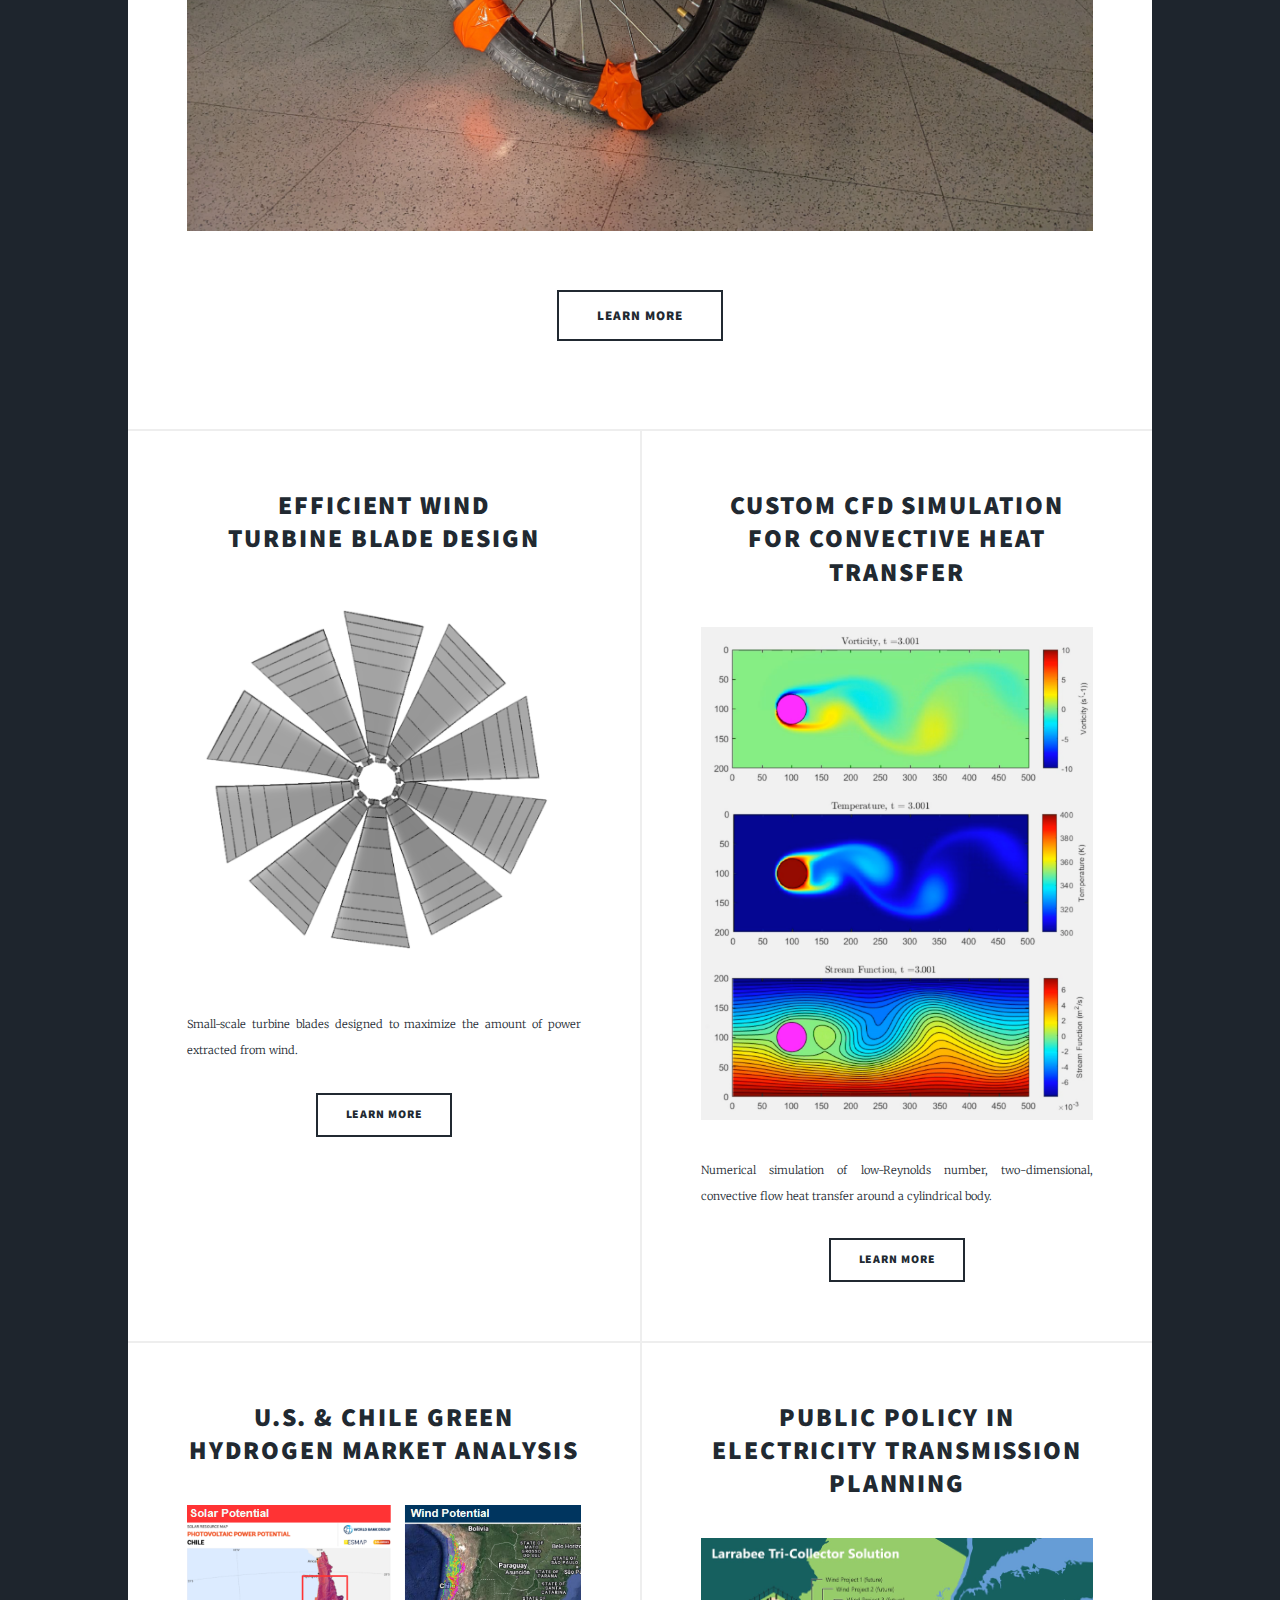
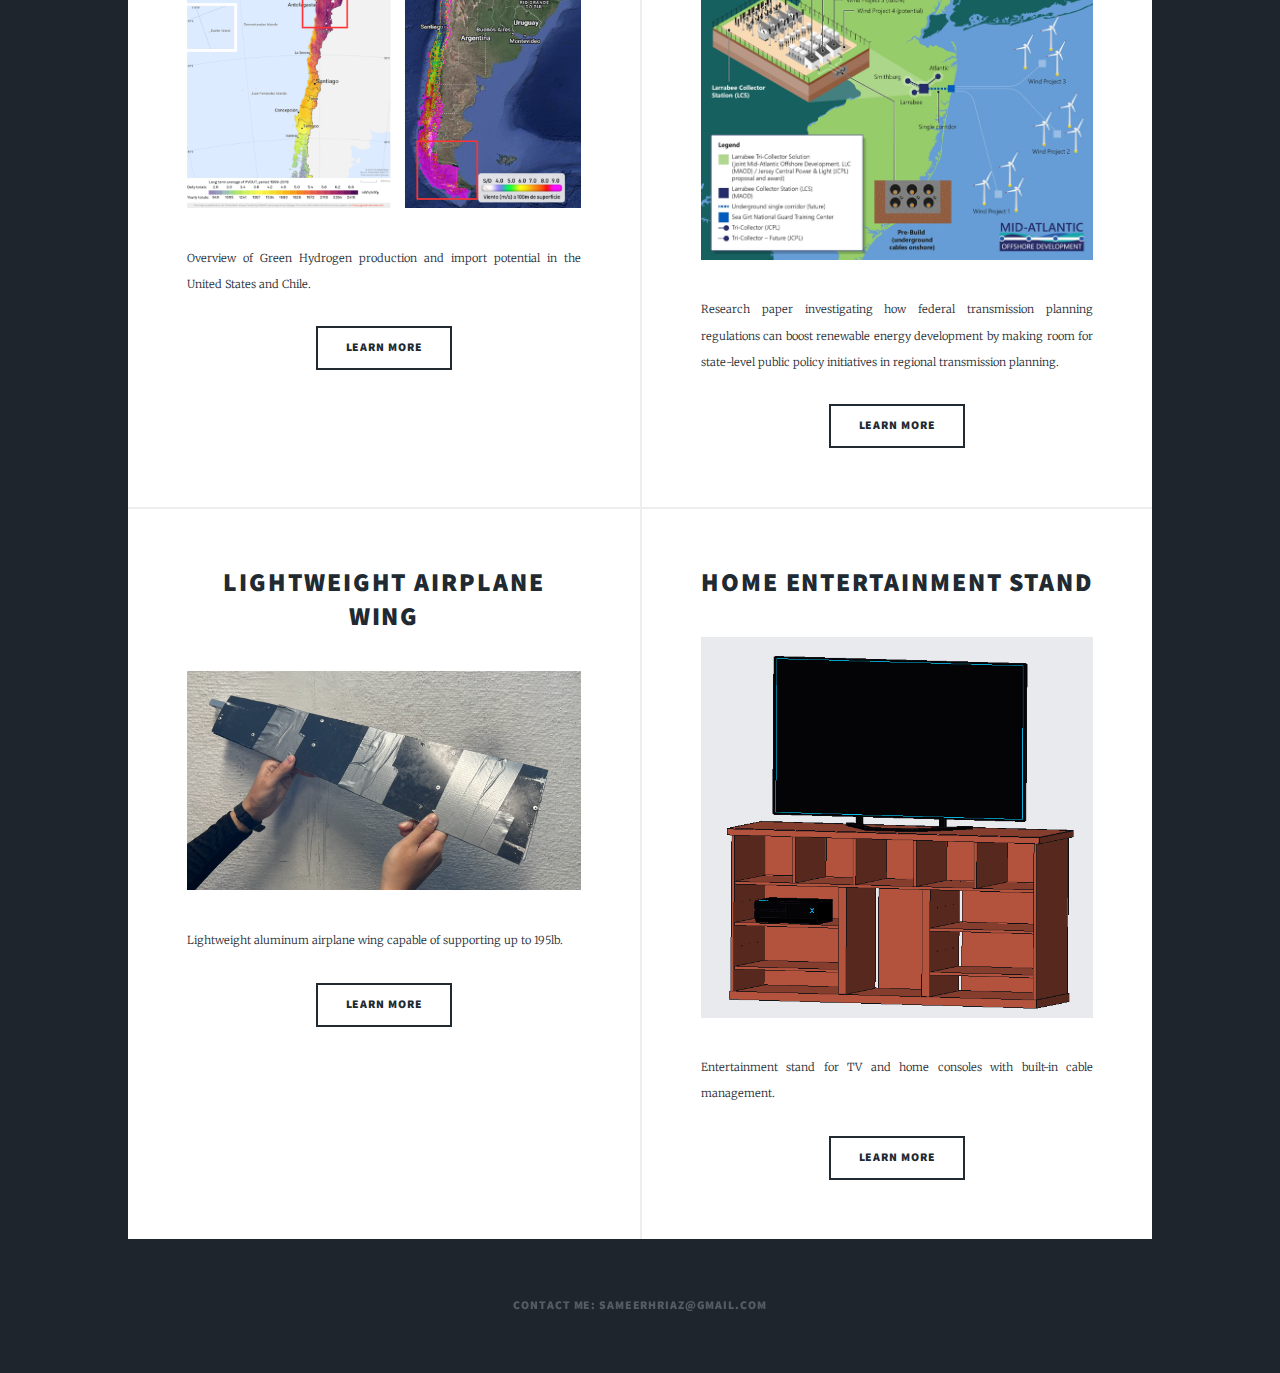
==== commit 512ae110: "changed project order for engineering focus" ====
--- a/index.html
+++ b/index.html
@@ -64,7 +64,7 @@
 								<!-- Main -->
 									<div id="main">
 				
-										<!-- Featured Post -->
+										<!-- Featured Post 
 											<article class="post featured">
 												<header class="major">
 													
@@ -76,7 +76,21 @@
 												<ul class="actions special">
 													<li><a href="https://drive.google.com/file/d/1Tl2af1M7YLUPrc9BjsUrEQ6eTApBt-nM/view?usp=drive_link" target="_blank" rel="noopener noreferrer" class="button large">Learn More</a></li>
 												</ul>
+											</article> -->
+
+										<!-- Featured Post -->
+											<article class="post featured">
+												<header class="major">
+													
+													<h2 style="font-size: 2.5rem;"><a href="SaRR.html">Nosenbot Search & Rescue Robot (SaRR)</a></h2>
+													<p>A search and rescue robot capable of autonomously navigating an obstacle course and delivering a medkit to a target. </p>
+												</header>
+												<a href="SaRR.html" target="_blank" rel="noopener noreferrer" class="image main"><img src="Nosenbot\PXL_20221215_202343019.jpg" alt="" /></a>
+												<ul class="actions special">
+													<li><a href="SaRR.html" target="_blank" rel="noopener noreferrer" class="button large">Learn More</a></li>
+												</ul>
 											</article>
+
 				
 										<!-- Posts -->
 				
@@ -94,7 +108,17 @@
 													</ul>
 												</article>
 					
-				
+												<article>
+													<header>
+														<h2><a href="CFD.html">Custom CFD Simulation For Convective Heat Transfer </h2>
+													</header>
+													<a href="CFD.html" class="image fit"><img src="Heat Transfer CFD\normal2.png" alt="" /></a>
+													<p>Numerical simulation of low-Reynolds number, two-dimensional, convective flow heat transfer around a cylindrical body.</p>
+													<ul class="actions special">
+														<li><a href="CFD.html" class="button">Learn More</a></li>
+													</ul>
+												</article>
+												
 												<article>
 													<header>
 														<h2><a href="https://docs.google.com/presentation/d/1uj7vi0_qdv1x3MDMHXYdAiJhSOe2Y-zH/edit?usp=sharing&ouid=112738570951705461657&rtpof=true&sd=true" target="_blank" rel="noopener noreferrer">U.S. & Chile Green Hydrogen Market Analysis<br />
@@ -108,18 +132,9 @@
 												</article>
 				
 																			
-												<article>
-													<header>
-														<h2><a href="CFD.html">Custom CFD Simulation For Convective Heat Transfer </h2>
-													</header>
-													<a href="CFD.html" class="image fit"><img src="Heat Transfer CFD\normal2.png" alt="" /></a>
-													<p>Numerical simulation of low-Reynolds number, two-dimensional, convective flow heat transfer around a cylindrical body.</p>
-													<ul class="actions special">
-														<li><a href="CFD.html" class="button">Learn More</a></li>
-													</ul>
-												</article>
-				
-												<article>
+
+				
+<!-- 												<article>
 													<header>
 														<h2><a href="SaRR.html">Nosenbot Search & Rescue Robot (SaRR)</a></h2>
 													</header>
@@ -128,9 +143,18 @@
 													<ul class="actions special">
 														<li><a href="SaRR.html" class="button">Learn More</a></li>
 													</ul>
-												</article>
-				
-			
+												</article> -->
+				
+												<article>
+													<header>
+														<h2><a href="https://drive.google.com/file/d/1Tl2af1M7YLUPrc9BjsUrEQ6eTApBt-nM/view?usp=drive_link" target="_blank" rel="noopener noreferrer">Public Policy in Electricity Transmission Planning</a></h2>
+													</header>
+													<a href="https://drive.google.com/file/d/1Tl2af1M7YLUPrc9BjsUrEQ6eTApBt-nM/view?usp=drive_link" class="image fit"><img src="WritingImages\larrabeetricollector.png" alt="" /></a>
+													<p>Research paper investigating how federal transmission planning regulations can boost renewable energy development by making room for state-level public policy initiatives in regional transmission planning.</p>
+													<ul class="actions special">
+														<li><a href="https://drive.google.com/file/d/1Tl2af1M7YLUPrc9BjsUrEQ6eTApBt-nM/view?usp=drive_link" class="button">Learn More</a></li>
+													</ul>
+												</article>
 				
 												<article>
 													<header>
